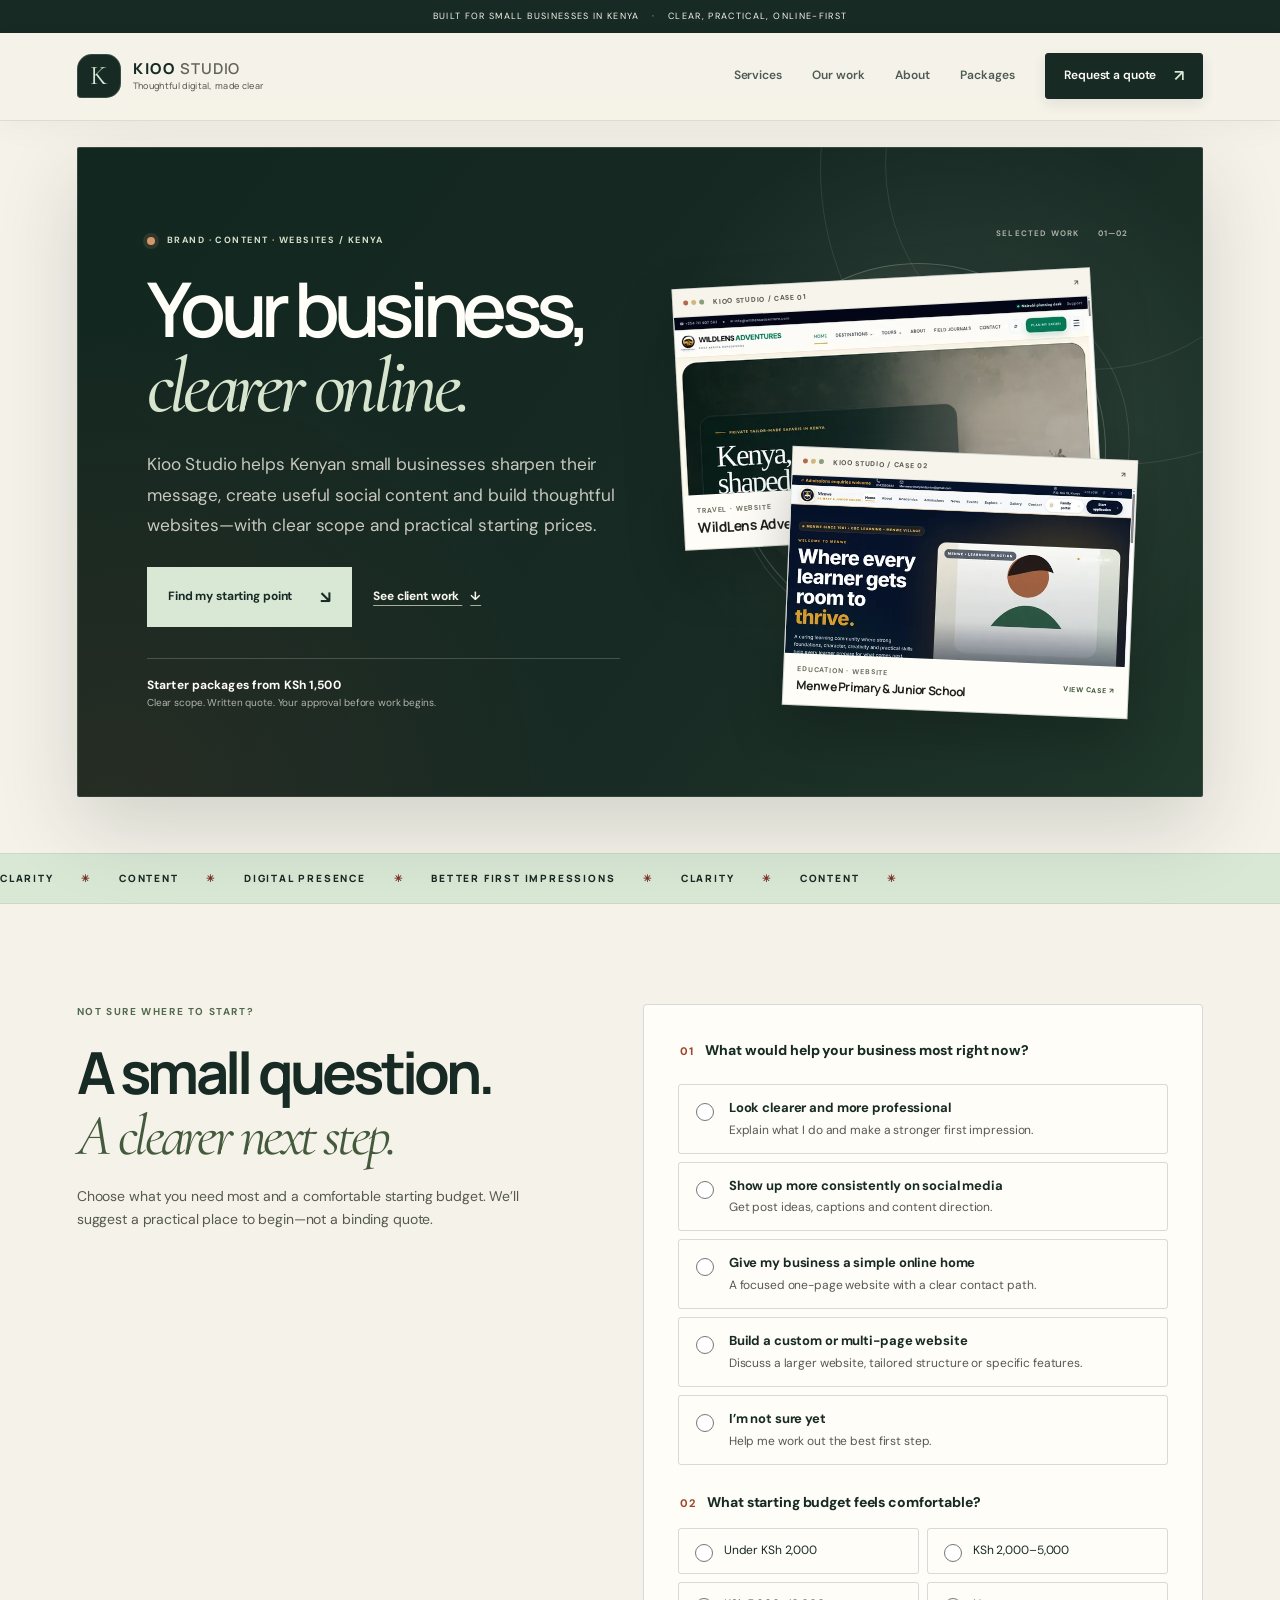
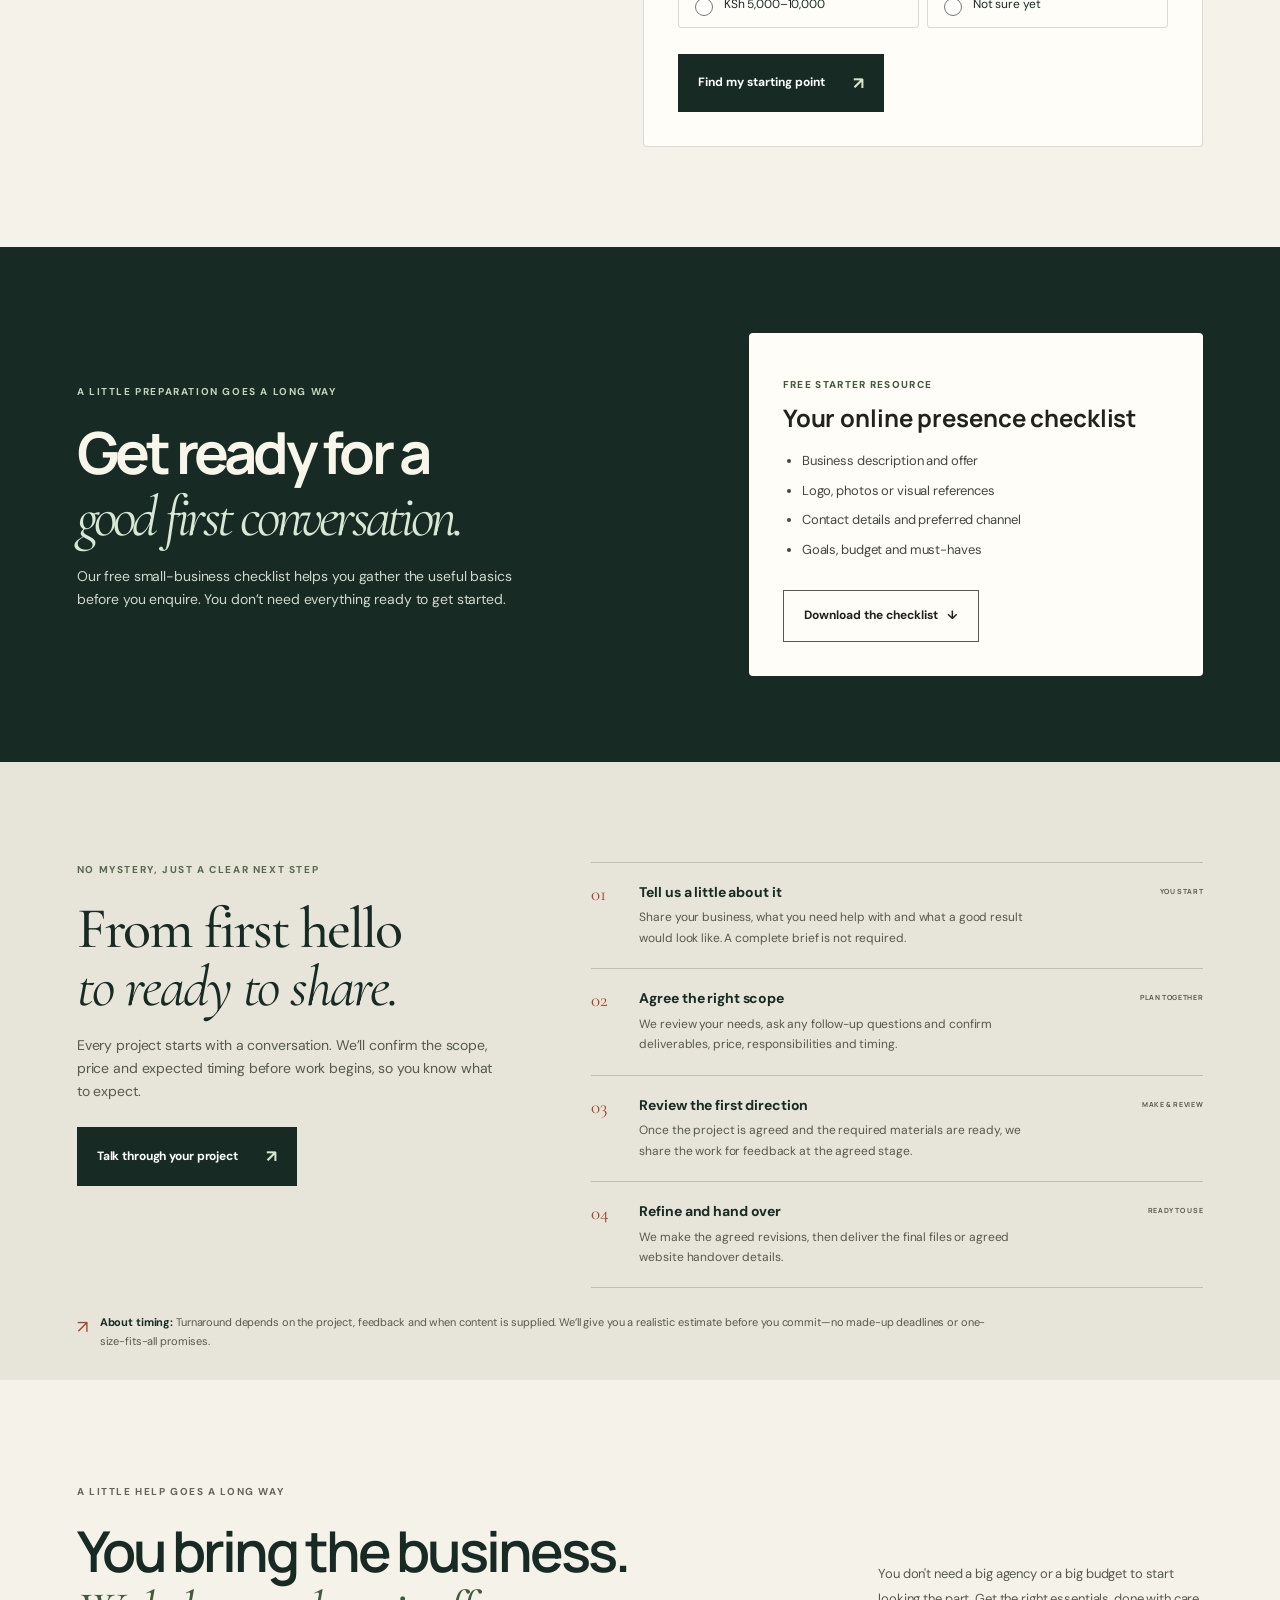
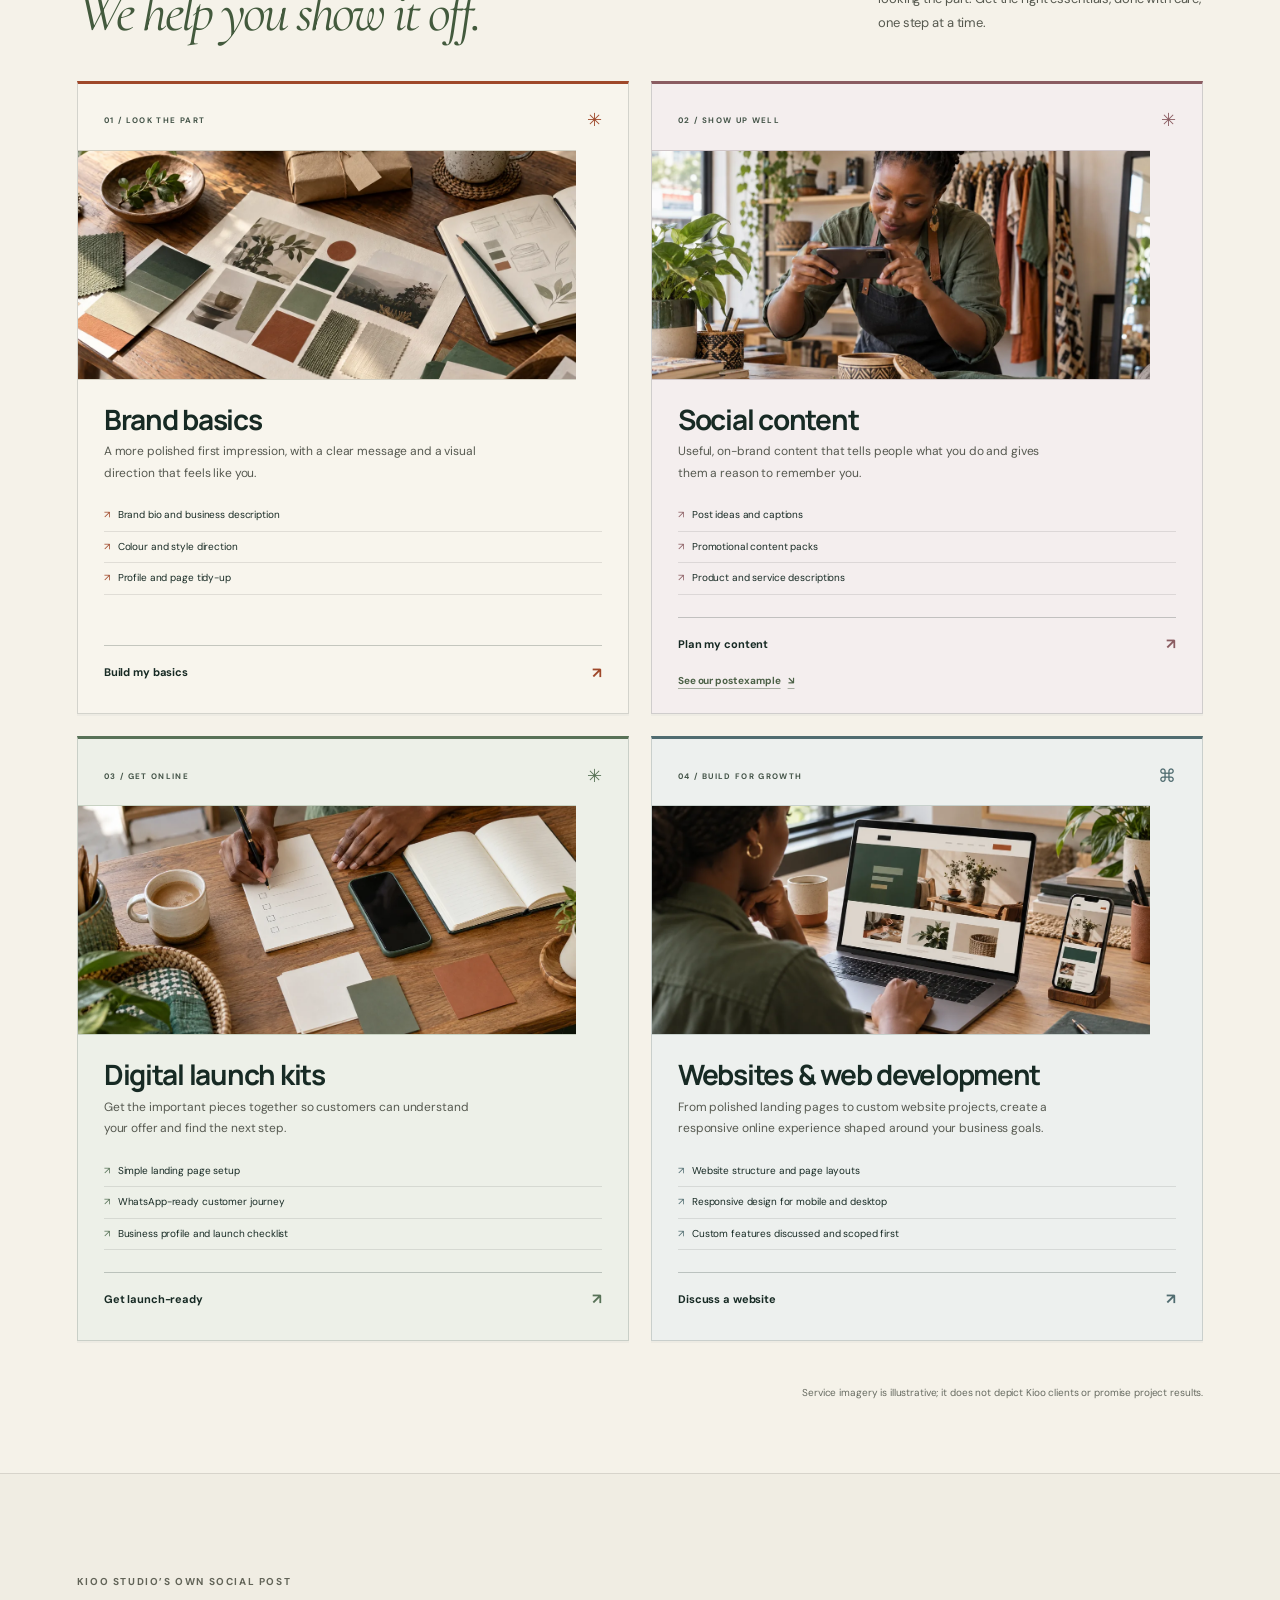
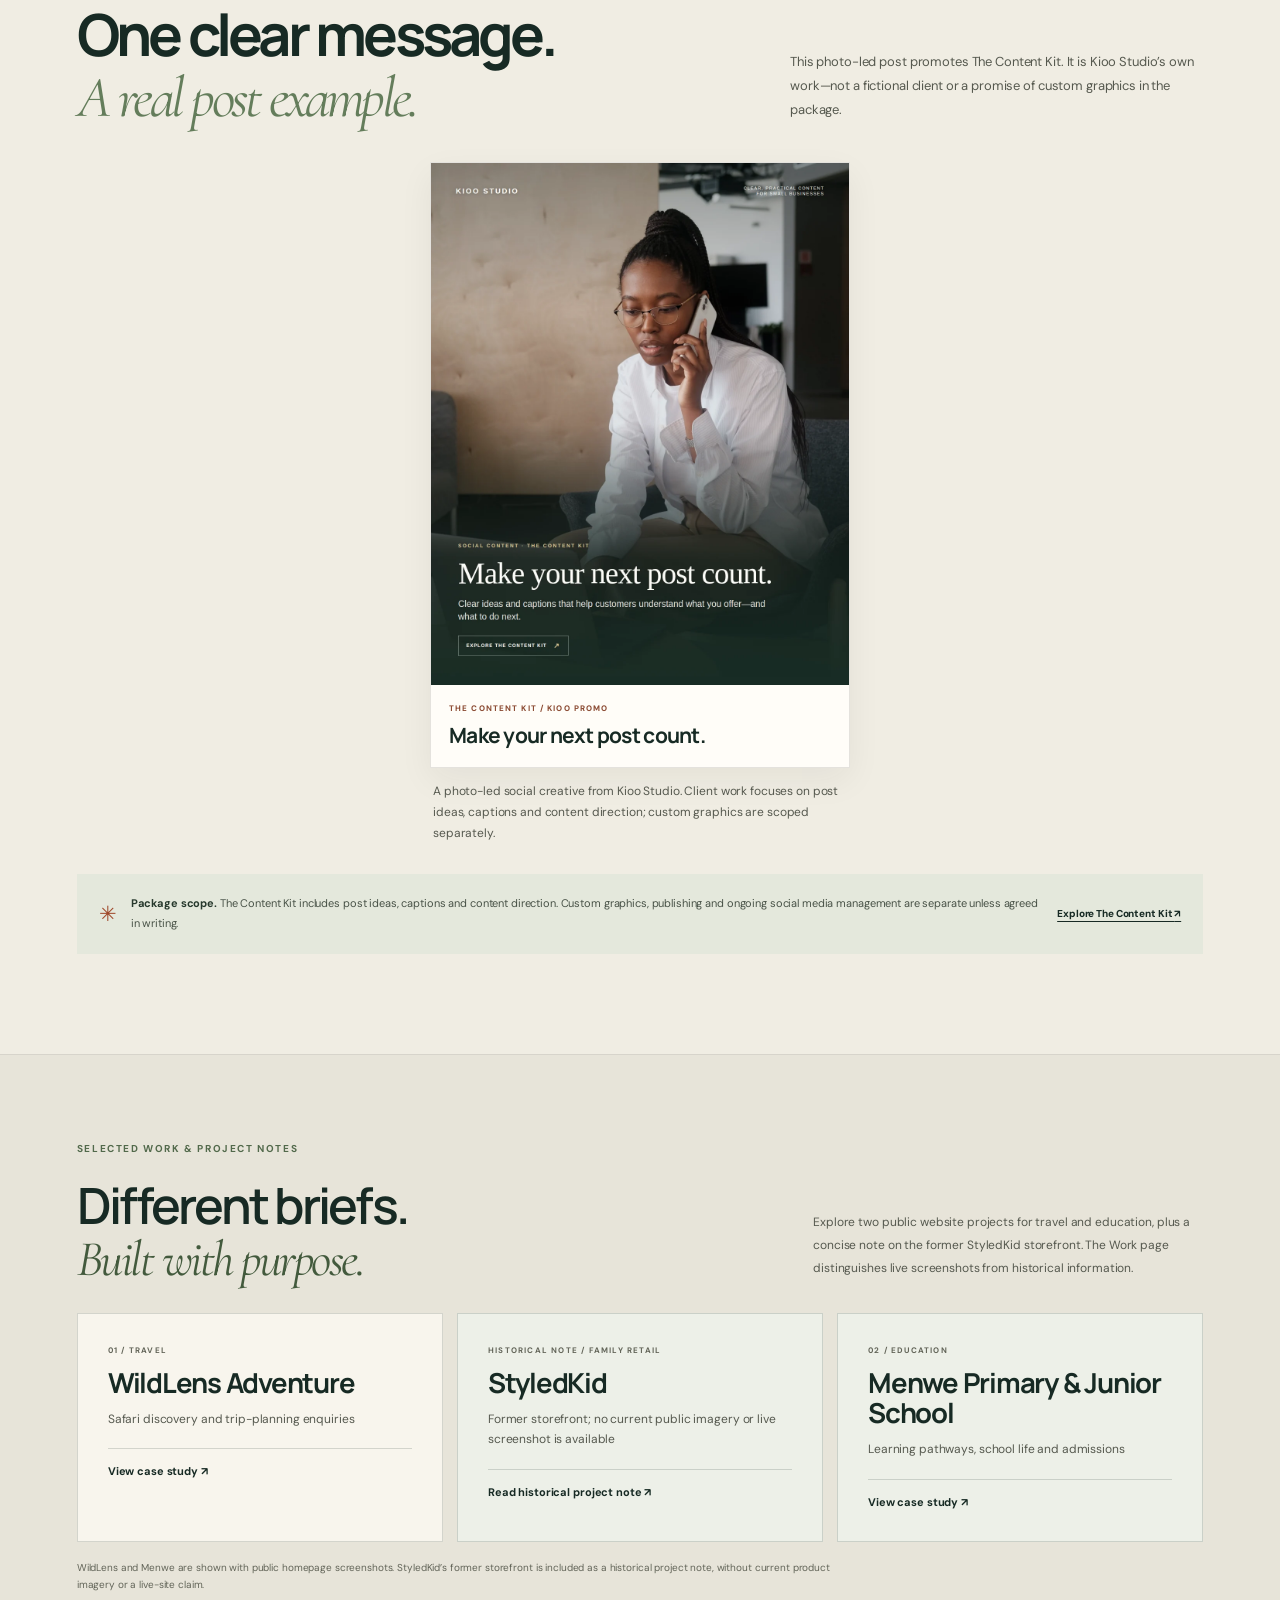
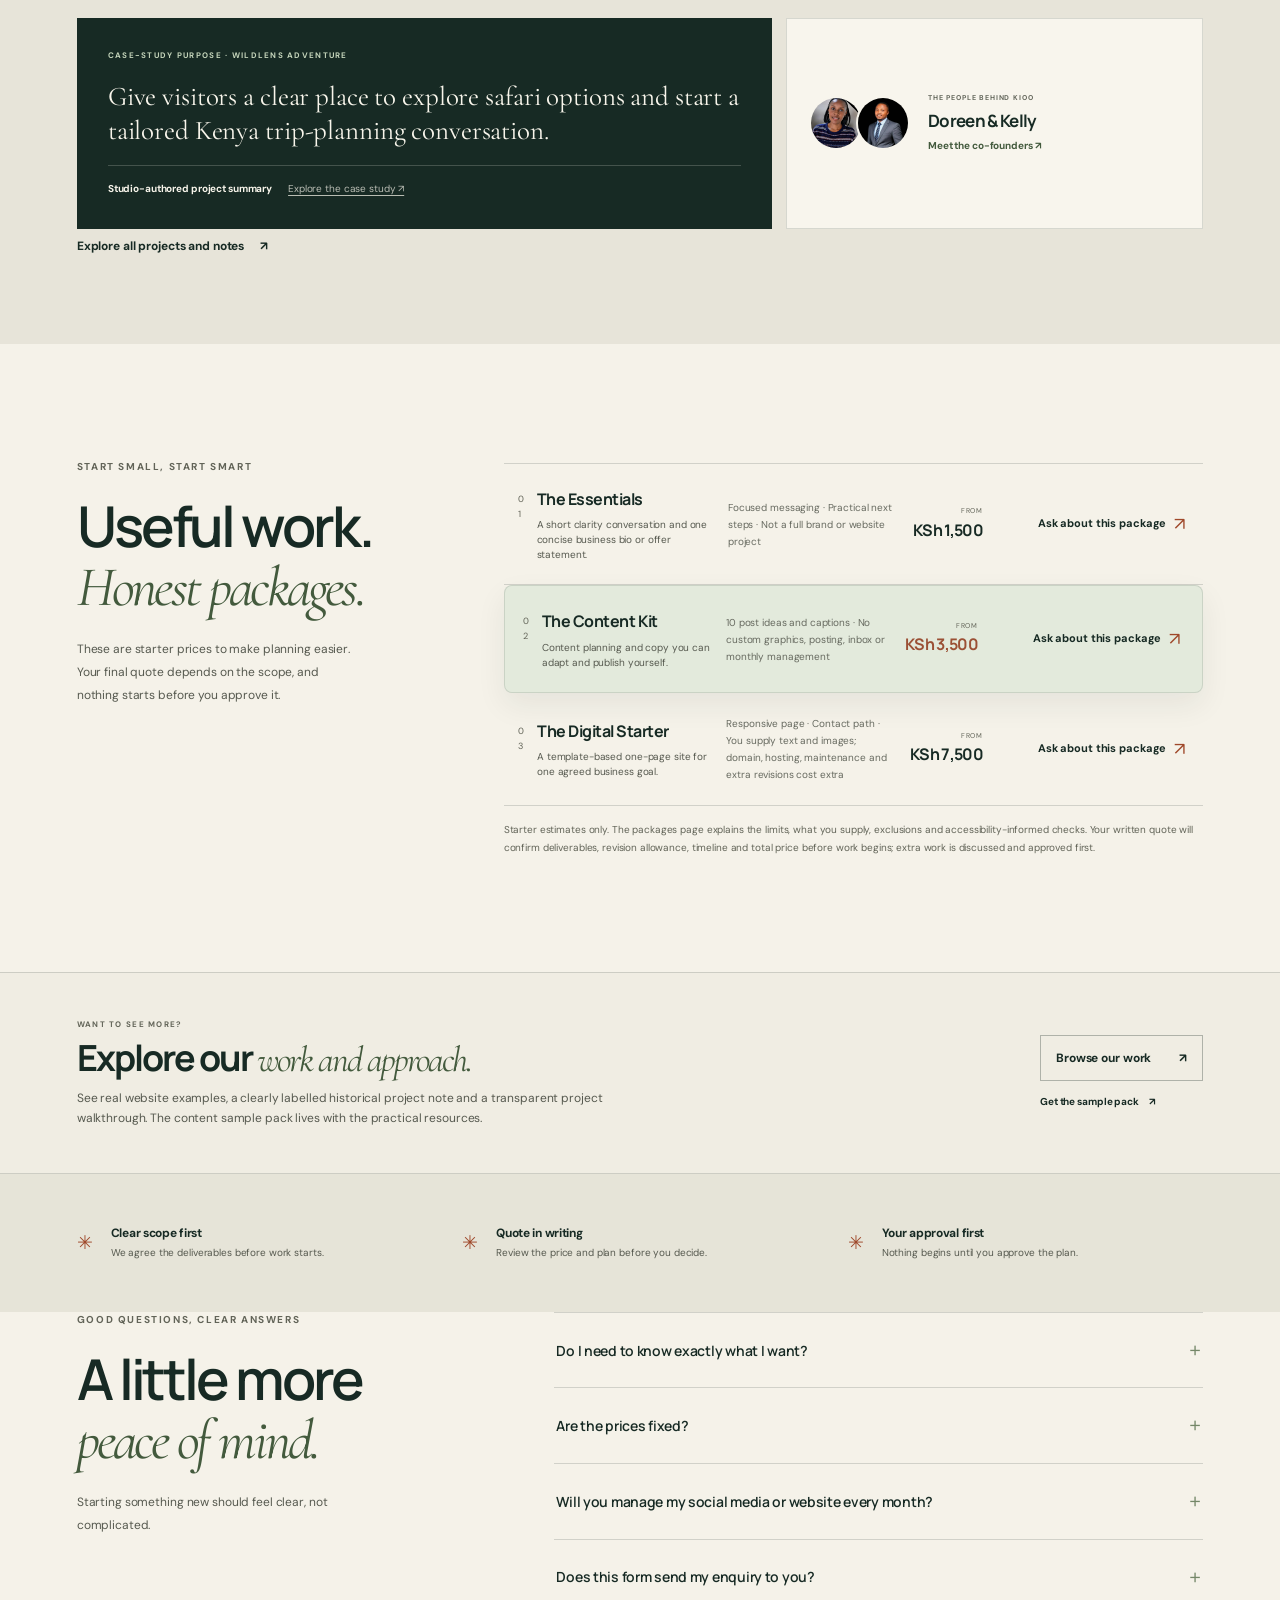
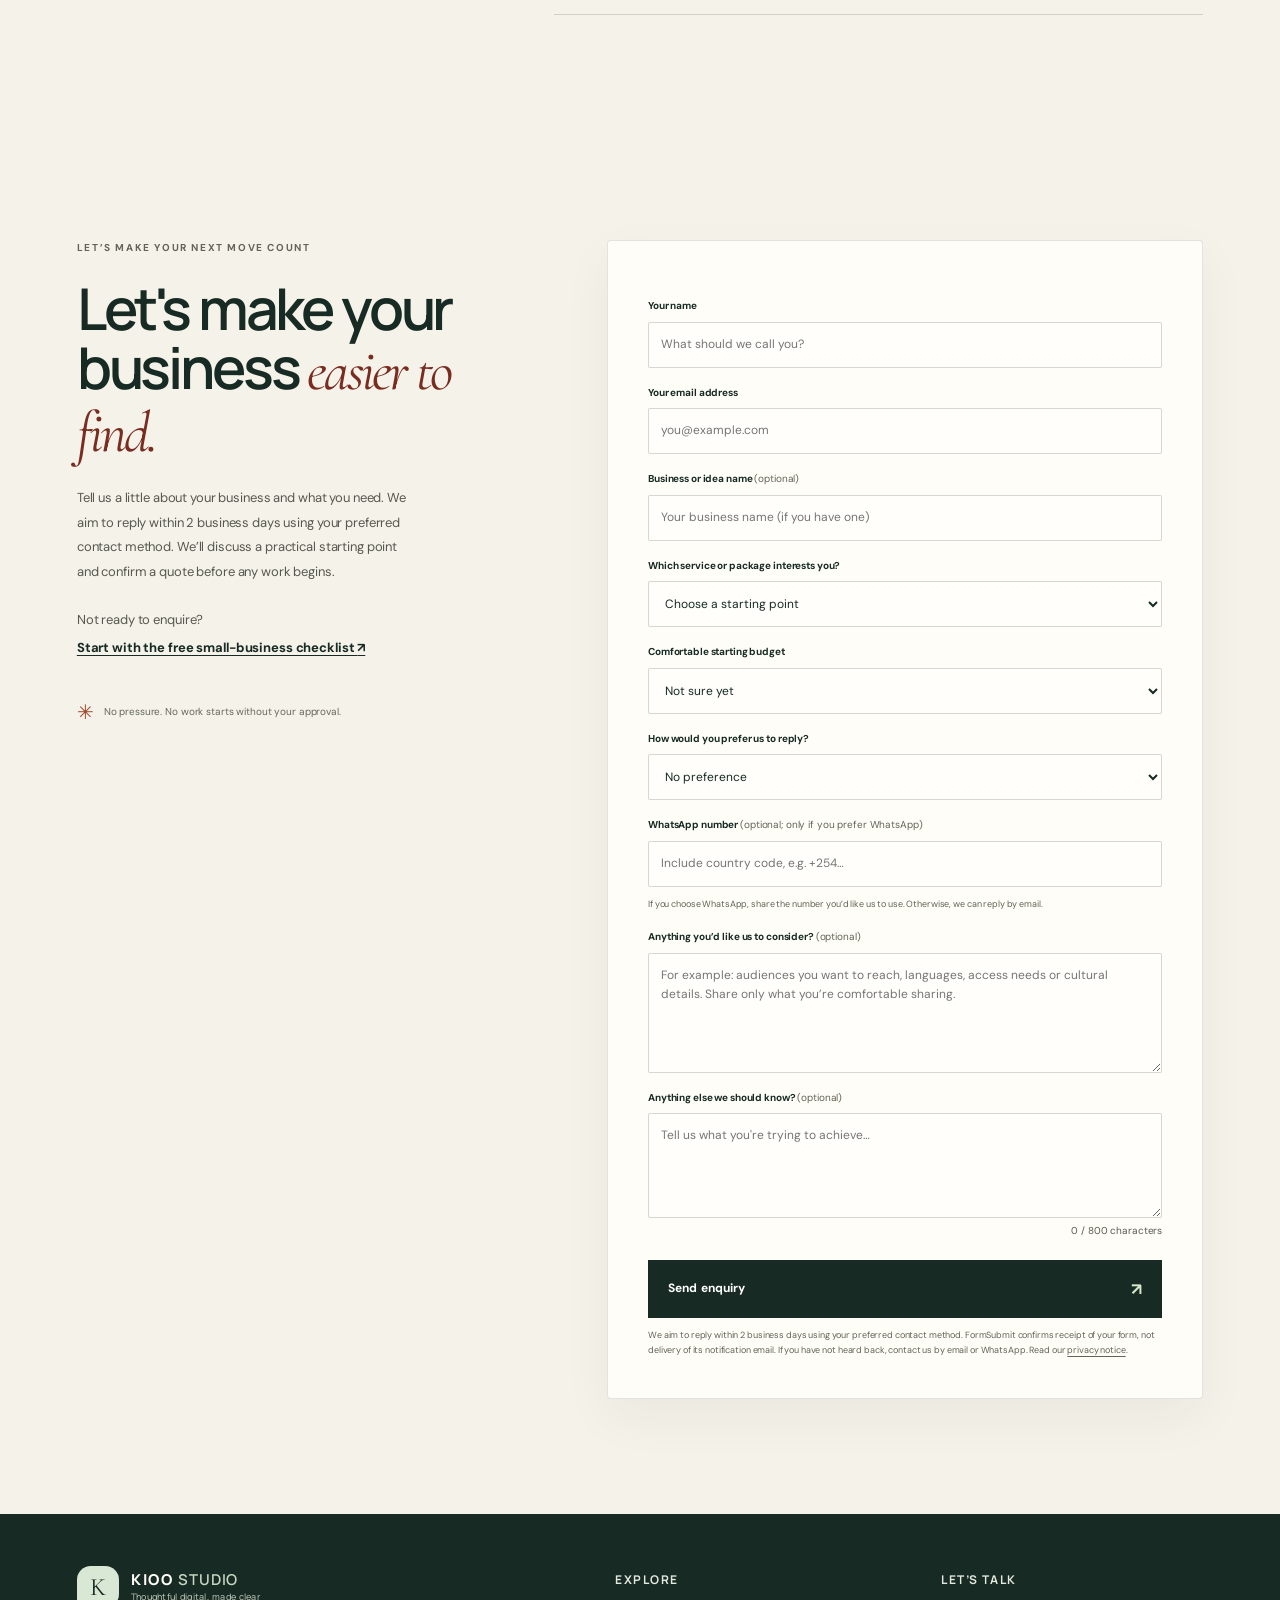
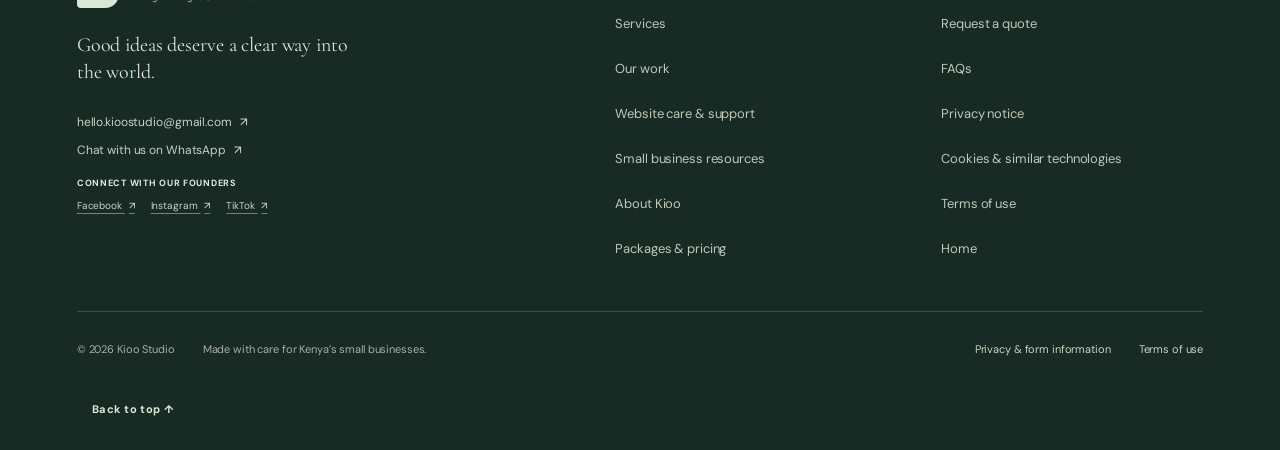
==== index.html @ 6685ef00 "Refresh stylesheet cache for compact WhatsApp CTA" ====
<!doctype html>
<html lang="en">
<head>
  <meta charset="utf-8">
  <meta name="viewport" content="width=device-width, initial-scale=1">
  <meta name="theme-color" content="#173c31">
  <meta name="description" content="A considered digital studio for Kenyan small businesses. Brand clarity, social content, responsive websites and custom web development shaped around your next step.">
  <link rel="canonical" href="https://kioo-studio.vercel.app/">
  <meta property="og:type" content="website">
  <meta property="og:site_name" content="Kioo Studio">
  <meta property="og:url" content="https://kioo-studio.vercel.app/">
  <meta property="og:title" content="Kioo Studio — Thoughtful digital, built for your next chapter">
  <meta property="og:description" content="Brand clarity, digital content, responsive websites and custom web development for ambitious Kenyan small businesses.">
  <meta name="twitter:card" content="summary">
  <meta name="twitter:title" content="Kioo Studio — Thoughtful digital, built for your next chapter">
  <meta name="twitter:description" content="Thoughtful, practical digital support for small businesses in Kenya.">
  <link rel="icon" href="favicon.svg?v=3" type="image/svg+xml">
  <title>Kioo Studio — Thoughtful digital, built for your next chapter</title>
  <link rel="preconnect" href="https://fonts.googleapis.com">
  <link rel="preconnect" href="https://fonts.gstatic.com" crossorigin>
  <link href="https://fonts.googleapis.com/css2?family=Cormorant+Garamond:ital,wght@0,400;0,500;0,600;1,400;1,500&family=DM+Sans:wght@400;500;600;700&family=Manrope:wght@400;500;600;700;800&display=swap" rel="stylesheet">
  <link rel="stylesheet" href="styles.css?v=whatsapp-compact-20261023">
  <link rel="stylesheet" href="art-direction.css?v=homepage-20261022">
  <script type="application/ld+json">
  {
    "@context": "https://schema.org",
    "@type": "ProfessionalService",
    "name": "Kioo Studio",
    "url": "https://kioo-studio.vercel.app/",
    "description": "Brand clarity, social content, website development and practical digital launch support for small businesses in Kenya.",
    "areaServed": { "@type": "Country", "name": "Kenya" },
    "priceRange": "KSh 1,500–7,500+",
    "email": "hello.kioostudio@gmail.com",
    "telephone": "+254740354169",
    "knowsAbout": ["Brand basics", "Social media content", "Landing pages", "Responsive website development", "Custom website projects", "Digital launch planning"]
  }
  </script>
  <script type="application/ld+json">
  {
    "@context": "https://schema.org",
    "@type": "FAQPage",
    "mainEntity": [
      {
        "@type": "Question",
        "name": "Do I need to know exactly what I want?",
        "acceptedAnswer": {
          "@type": "Answer",
          "text": "No. Tell us what your business does and what feels difficult right now. We can help you choose a sensible first step before you commit to a package."
        }
      },
      {
        "@type": "Question",
        "name": "Are the prices fixed?",
        "acceptedAnswer": {
          "@type": "Answer",
          "text": "The prices shown are starting estimates in Kenyan shillings. The final quote depends on the agreed work, and you can review it before deciding whether to proceed."
        }
      },
      {
        "@type": "Question",
        "name": "Will you manage my social media or website every month?",
        "acceptedAnswer": {
          "@type": "Answer",
          "text": "The packages describe starter projects, not an automatic monthly retainer. Any ongoing support, posting schedule or maintenance would need to be discussed and agreed separately."
        }
      },
      {
        "@type": "Question",
        "name": "Does this form send my enquiry to you?",
        "acceptedAnswer": {
          "@type": "Answer",
          "text": "Submit this form to send your details through FormSubmit, a third-party form processor. WhatsApp is also available as an alternative."
        }
      }
    ]
  }
  </script>
  <script src="script.js" defer></script>
  <script src="checklist-pdf.js" defer></script>
</head>
<body>
  <a class="skip-link" href="#main-content">Skip to content</a>
  <div class="announcement">Built for small businesses in Kenya <span>·</span> Clear, practical, online-first</div>
  <header class="site-header">
    <a class="brand" href="#home">
      <span class="brand-mark" aria-hidden="true">K</span>
      <span class="brand-lockup"><span class="brand-name">KIOO<span class="brand-light"> STUDIO</span></span><span class="brand-tagline">Thoughtful digital, made clear</span></span>
    </a>
    <a class="mobile-header-cta" href="#project-form">Request a quote <span aria-hidden="true">↗</span></a>
    <button class="menu-toggle" aria-expanded="false" aria-controls="main-nav" aria-label="Open menu"><span></span><span></span></button>
    <nav id="main-nav" class="nav" aria-label="Main navigation">
      <a href="/services">Services</a><a href="/work">Our work</a><a href="/about">About</a><a href="/packages">Packages</a><a class="nav-cta" href="#project-form">Request a quote <span aria-hidden="true">↗</span></a>
    </nav>
  </header>

  <main id="main-content">
    <section class="hero section-wrap hero--precision" id="home">
      <div class="hero-copy">
        <p class="eyebrow"><span class="eyebrow-dot"></span> BRAND · CONTENT · WEBSITES / KENYA</p>
        <h1>Your business,<br><em>clearer online.</em></h1>
        <p class="hero-intro">Kioo Studio helps Kenyan small businesses sharpen their message, create useful social content and build thoughtful websites—with clear scope and practical starting prices.</p>
        <div class="hero-actions"><a class="button button-dark" href="#service-picker">Find my starting point <span aria-hidden="true">↘</span></a><a class="text-link" href="#examples">See client work <span aria-hidden="true">↓</span></a></div>
        <div class="hero-proof"><p><strong>Starter packages from KSh 1,500</strong><br><small>Clear scope. Written quote. Your approval before work begins.</small></p></div>
      </div>
      <div class="hero-art hero-project-visual" role="group" aria-label="Selected Kioo Studio website projects">
        <div class="hero-visual-label"><span>SELECTED WORK</span><span>01—02</span></div>
        <a class="hero-preview hero-preview-wildlens" href="/work#wildlens-adventure" aria-label="View the WildLens Adventure case study">
          <span class="hero-preview-chrome"><span class="hero-preview-dots" aria-hidden="true"><i></i><i></i><i></i></span><span>KIOO STUDIO / CASE 01</span><span aria-hidden="true">↗</span></span>
          <img src="assets/case-studies/wildlens-hero-preview.webp" alt="WildLens Adventure website homepage preview" loading="eager" fetchpriority="high" decoding="async">
          <span class="hero-preview-caption"><span class="hero-preview-kicker">TRAVEL · WEBSITE</span><strong>WildLens Adventure</strong><span class="hero-preview-cta">VIEW CASE ↗</span></span>
        </a>
        <a class="hero-preview hero-preview-menwe" href="/work#menwe-primary-junior" aria-label="View the Menwe Primary and Junior School case study">
          <span class="hero-preview-chrome"><span class="hero-preview-dots" aria-hidden="true"><i></i><i></i><i></i></span><span>KIOO STUDIO / CASE 02</span><span aria-hidden="true">↗</span></span>
          <img src="assets/case-studies/menwe-hero-preview.webp" alt="Menwe Primary and Junior School website homepage preview" loading="eager" decoding="async">
          <span class="hero-preview-caption"><span class="hero-preview-kicker">EDUCATION · WEBSITE</span><strong>Menwe Primary &amp; Junior School</strong><span class="hero-preview-cta">VIEW CASE ↗</span></span>
        </a>
      </div>
    </section>

    <section class="ticker"><div>CLARITY <span>✳</span> CONTENT <span>✳</span> DIGITAL PRESENCE <span>✳</span> BETTER FIRST IMPRESSIONS <span>✳</span> CLARITY <span>✳</span> CONTENT <span>✳</span></div></section>

    <section class="service-picker-section section-wrap" id="service-picker">
  <div class="picker-intro"><p class="eyebrow">NOT SURE WHERE TO START?</p><h2>A small question.<br><em>A clearer next step.</em></h2><p>Choose what you need most and a comfortable starting budget. We’ll suggest a practical place to begin—not a binding quote.</p></div>
  <form class="service-picker" id="service-picker-form">
    <fieldset><legend><span>01</span> What would help your business most right now?</legend>
      <label class="picker-option"><input type="radio" name="picker-goal" value="brand" required><span><strong>Look clearer and more professional</strong><small>Explain what I do and make a stronger first impression.</small></span></label>
      <label class="picker-option"><input type="radio" name="picker-goal" value="social"><span><strong>Show up more consistently on social media</strong><small>Get post ideas, captions and content direction.</small></span></label>
      <label class="picker-option"><input type="radio" name="picker-goal" value="website"><span><strong>Give my business a simple online home</strong><small>A focused one-page website with a clear contact path.</small></span></label>
      <label class="picker-option"><input type="radio" name="picker-goal" value="custom-website"><span><strong>Build a custom or multi-page website</strong><small>Discuss a larger website, tailored structure or specific features.</small></span></label>
      <label class="picker-option"><input type="radio" name="picker-goal" value="unsure"><span><strong>I’m not sure yet</strong><small>Help me work out the best first step.</small></span></label>
    </fieldset>
    <fieldset><legend><span>02</span> What starting budget feels comfortable?</legend>
      <label class="picker-budget"><input type="radio" name="picker-budget" value="under" required><span>Under KSh 2,000</span></label>
      <label class="picker-budget"><input type="radio" name="picker-budget" value="mid"><span>KSh 2,000–5,000</span></label>
      <label class="picker-budget"><input type="radio" name="picker-budget" value="high"><span>KSh 5,000–10,000</span></label>
      <label class="picker-budget"><input type="radio" name="picker-budget" value="unsure"><span>Not sure yet</span></label>
    </fieldset>
    <button class="button button-dark" type="submit">Find my starting point <span aria-hidden="true">↗</span></button>
    <div class="picker-result" id="picker-result" role="status" aria-live="polite" hidden><p class="eyebrow">YOUR SUGGESTED START</p><h3 id="picker-result-title"></h3><p id="picker-result-copy"></p><a class="button button-dark" id="picker-result-link" href="/contact">Discuss this option <span aria-hidden="true">↗</span></a><p class="picker-disclaimer">Prices are starting estimates. We’ll confirm the scope and quote with you before any work begins.</p></div>
  </form>
  <noscript><p class="service-picker-fallback">The guided picker needs JavaScript. You can still <a href="/services">browse the services</a> or <a href="#contact">contact us</a> and we’ll help you choose a starting point.</p></noscript>
</section>
<section class="starter-checklist-strip" id="starter-checklist">
  <div class="section-wrap checklist-layout"><div><p class="eyebrow">A LITTLE PREPARATION GOES A LONG WAY</p><h2>Get ready for a<br><em>good first conversation.</em></h2><p>Our free small-business checklist helps you gather the useful basics before you enquire. You don’t need everything ready to get started.</p></div><div class="checklist-card"><p class="checklist-card-label">FREE STARTER RESOURCE</p><h3>Your online presence checklist</h3><ul><li>Business description and offer</li><li>Logo, photos or visual references</li><li>Contact details and preferred channel</li><li>Goals, budget and must-haves</li></ul><button class="button button-outline" id="download-checklist-pdf" type="button">Download the checklist <span aria-hidden="true">↓</span></button></div></div>
</section>



<section class="project-journey-section" id="how-it-works" aria-labelledby="project-journey-title">
  <div class="section-wrap project-journey-layout">
    <div class="project-journey-heading">
      <p class="eyebrow">NO MYSTERY, JUST A CLEAR NEXT STEP</p>
      <h2 id="project-journey-title">From first hello<br><em>to ready to share.</em></h2>
      <p>Every project starts with a conversation. We’ll confirm the scope, price and expected timing before work begins, so you know what to expect.</p>
      <a class="button button-dark" href="#contact" data-enquiry-value="Talk through my project">Talk through your project <span aria-hidden="true">↗</span></a>
    </div>
    <ol class="project-journey-list">
      <li><span class="journey-number">01</span><div><h3>Tell us a little about it</h3><p>Share your business, what you need help with and what a good result would look like. A complete brief is not required.</p></div><span class="journey-meta">YOU START</span></li>
      <li><span class="journey-number">02</span><div><h3>Agree the right scope</h3><p>We review your needs, ask any follow-up questions and confirm deliverables, price, responsibilities and timing.</p></div><span class="journey-meta">PLAN TOGETHER</span></li>
      <li><span class="journey-number">03</span><div><h3>Review the first direction</h3><p>Once the project is agreed and the required materials are ready, we share the work for feedback at the agreed stage.</p></div><span class="journey-meta">MAKE & REVIEW</span></li>
      <li><span class="journey-number">04</span><div><h3>Refine and hand over</h3><p>We make the agreed revisions, then deliver the final files or agreed website handover details.</p></div><span class="journey-meta">READY TO USE</span></li>
    </ol>
  </div>
  <div class="section-wrap journey-footnote"><span aria-hidden="true">↗</span><p><strong>About timing:</strong> Turnaround depends on the project, feedback and when content is supplied. We’ll give you a realistic estimate before you commit—no made-up deadlines or one-size-fits-all promises.</p></div>
</section>

    <section class="intro-section section-wrap" id="services">
      <div class="section-heading"><p class="eyebrow">A LITTLE HELP GOES A LONG WAY</p><h2>You bring the business.<br><em>We help you show it off.</em></h2></div>
      <p class="section-side">You don't need a big agency or a big budget to start looking the part. Get the right essentials, done with care, one step at a time.</p>
    </section>

    <section class="services-grid section-wrap">
      <article class="service-card service-cream"><div class="service-top"><span class="service-index">01 / LOOK THE PART</span><span class="service-symbol">✳</span></div><figure class="service-visual"><img src="assets/service-visuals/brand-basics.webp" width="800" height="600" alt="Brand-planning table with color swatches, paper samples and an unbranded product package." loading="lazy" decoding="async"></figure><h3>Brand basics</h3><p>A more polished first impression, with a clear message and a visual direction that feels like you.</p><ul><li>Brand bio and business description</li><li>Colour and style direction</li><li>Profile and page tidy-up</li></ul><a class="service-link" href="#contact" data-enquiry-value="Brand basics">Build my basics <span>↗</span></a></article>
      <article class="service-card service-lilac"><div class="service-top"><span class="service-index">02 / SHOW UP WELL</span><span class="service-symbol">✳</span></div><figure class="service-visual"><img src="assets/service-visuals/social-content.webp" width="800" height="600" alt="Small-business owner photographing a product with a smartphone." loading="lazy" decoding="async"></figure><h3>Social content</h3><p>Useful, on-brand content that tells people what you do and gives them a reason to remember you.</p><ul><li>Post ideas and captions</li><li>Promotional content packs</li><li>Product and service descriptions</li></ul><a class="service-link" href="#contact" data-enquiry-value="Social content">Plan my content <span>↗</span></a><a class="service-samples-link" href="#social-post-examples">See our post example <span aria-hidden="true">↘</span></a></article>
      <article class="service-card service-green"><div class="service-top"><span class="service-index">03 / GET ONLINE</span><span class="service-symbol">✳</span></div><figure class="service-visual"><img src="assets/service-visuals/digital-launch-kit.webp" width="800" height="600" alt="Hands preparing a simple digital launch plan beside a phone and notebook." loading="lazy" decoding="async"></figure><h3>Digital launch kits</h3><p>Get the important pieces together so customers can understand your offer and find the next step.</p><ul><li>Simple landing page setup</li><li>WhatsApp-ready customer journey</li><li>Business profile and launch checklist</li></ul><a class="service-link" href="#contact" data-enquiry-value="Digital launch kit / simple website">Get launch-ready <span>↗</span></a></article>
      <article class="service-card service-cream web-development-card"><div class="service-top"><span class="service-index">04 / BUILD FOR GROWTH</span><span class="service-symbol">⌘</span></div><figure class="service-visual"><img src="assets/service-visuals/website-development.webp" width="800" height="600" alt="Business owner reviewing a responsive website on a laptop and phone." loading="lazy" decoding="async"></figure><h3>Websites &amp; web development</h3><p>From polished landing pages to custom website projects, create a responsive online experience shaped around your business goals.</p><ul><li>Website structure and page layouts</li><li>Responsive design for mobile and desktop</li><li>Custom features discussed and scoped first</li></ul><a class="service-link" href="/contact?service=Website%20%2F%20web%20development#project-form" data-enquiry-value="Website / web development">Discuss a website <span>↗</span></a></article>
    </section>
    <p class="service-visuals-note section-wrap">Service imagery is illustrative; it does not depict Kioo clients or promise project results.</p>

    <section class="social-samples-section" id="social-post-examples" aria-labelledby="social-samples-title">
  <div class="section-wrap">
    <div class="social-samples-heading">
      <div><p class="eyebrow">KIOO STUDIO’S OWN SOCIAL POST</p><h2 id="social-samples-title">One clear message.<br><em>A real post example.</em></h2></div>
      <p>This photo-led post promotes The Content Kit. It is Kioo Studio’s own work—not a fictional client or a promise of custom graphics in the package.</p>
    </div>
    <div class="social-samples-grid">
      <article class="social-sample-card">
        <figure>
          <img src="assets/social-posts/kioo-content-kit-post.webp" width="1080" height="1350" alt="Kioo Studio promotional post for The Content Kit, featuring a real workplace photo and the headline ‘Make your next post count.’" loading="lazy" decoding="async">
          <figcaption><span>THE CONTENT KIT / KIOO PROMO</span><strong>Make your next post count.</strong></figcaption>
        </figure>
        <p>A photo-led social creative from Kioo Studio. Client work focuses on post ideas, captions and content direction; custom graphics are scoped separately.</p>
      </article>
    </div>
    <div class="social-samples-note"><span aria-hidden="true">✳</span><p><strong>Package scope.</strong> The Content Kit includes post ideas, captions and content direction. Custom graphics, publishing and ongoing social media management are separate unless agreed in writing.</p><a href="/packages">Explore The Content Kit <span aria-hidden="true">↗</span></a></div>
  </div>
</section>

    <section class="work-section selected-projects-section" id="examples" aria-labelledby="selected-projects-title">
      <div class="section-wrap work-inner">
        <div class="work-heading">
          <div><p class="eyebrow">SELECTED WORK &amp; PROJECT NOTES</p><h2 id="selected-projects-title">Different briefs.<br><em>Built with purpose.</em></h2></div>
          <p>Explore two public website projects for travel and education, plus a concise note on the former StyledKid storefront. The Work page distinguishes live screenshots from historical information.</p>
        </div>
        <div class="selected-projects-grid">
          <a class="selected-project-card" href="/work#wildlens-adventure">
            <span class="selected-project-index">01 / TRAVEL</span><strong>WildLens Adventure</strong><span>Safari discovery and trip-planning enquiries</span><span class="selected-project-link">View case study ↗</span>
          </a>
          <a class="selected-project-card selected-project-card-historical" href="/work#project-notes-title">
            <span class="selected-project-index">HISTORICAL NOTE / FAMILY RETAIL</span><strong>StyledKid</strong><span>Former storefront; no current public imagery or live screenshot is available</span><span class="selected-project-link">Read historical project note ↗</span>
          </a>
          <a class="selected-project-card selected-project-card-menwe" href="/work#menwe-primary-junior">
            <span class="selected-project-index">02 / EDUCATION</span><strong>Menwe Primary &amp; Junior School</strong><span>Learning pathways, school life and admissions</span><span class="selected-project-link">View case study ↗</span>
          </a>
        </div>
        <p class="selected-projects-note">WildLens and Menwe are shown with public homepage screenshots. StyledKid’s former storefront is included as a historical project note, without current product imagery or a live-site claim.</p>
        <div class="homepage-proof-row">
          <div class="homepage-project-note">
            <p class="eyebrow">CASE-STUDY PURPOSE · WILDLENS ADVENTURE</p>
            <p>Give visitors a clear place to explore safari options and start a tailored Kenya trip-planning conversation.</p>
            <div class="homepage-proof-credit"><strong>Studio-authored project summary</strong><a href="/work#wildlens-adventure">Explore the case study ↗</a></div>
          </div>
          <a class="homepage-founders-link" href="/about" aria-label="Meet Kioo Studio co-founders Doreen and Kelly">
            <span class="homepage-founder-portraits" aria-hidden="true"><img src="assets/founders/doreen-ngugi-nkonge.webp" alt="" loading="lazy" decoding="async"><img src="assets/founders/kelly-muthomi-kinoti.webp" alt="" loading="lazy" decoding="async"></span>
            <span class="homepage-founders-copy"><small>THE PEOPLE BEHIND KIOO</small><strong>Doreen &amp; Kelly</strong><span>Meet the co-founders ↗</span></span>
          </a>
        </div>
        <a class="text-link selected-projects-more" href="/work">Explore all projects and notes <span aria-hidden="true">↗</span></a>
      </div>
    </section>

    <section class="pricing-section section-wrap" id="pricing"><div class="pricing-intro"><p class="eyebrow">START SMALL, START SMART</p><h2>Useful work.<br><em>Honest packages.</em></h2><p>These are starter prices to make planning easier. Your final quote depends on the scope, and nothing starts before you approve it.</p></div><div class="price-list">
      <article class="price-row"><div class="price-name"><span>01</span><div><h3>The Essentials</h3><p>A short clarity conversation and one concise business bio or offer statement.</p></div></div><div class="price-includes">Focused messaging · Practical next steps · Not a full brand or website project</div><div class="price-amount"><small>FROM</small><strong>KSh 1,500</strong></div><a href="#project-form" class="price-arrow" aria-label="Ask about this package: The Essentials" data-enquiry-value="The Essentials"><span class="price-arrow-label">Ask about this package</span><span aria-hidden="true">↗</span></a></article>
      <article class="price-row featured-price"><div class="price-name"><span>02</span><div><h3>The Content Kit</h3><p>Content planning and copy you can adapt and publish yourself.</p></div></div><div class="price-includes">10 post ideas and captions · No custom graphics, posting, inbox or monthly management</div><div class="price-amount"><small>FROM</small><strong>KSh 3,500</strong></div><a href="#project-form" class="price-arrow" aria-label="Ask about this package: The Content Kit" data-enquiry-value="The Content Kit"><span class="price-arrow-label">Ask about this package</span><span aria-hidden="true">↗</span></a></article>
      <article class="price-row"><div class="price-name"><span>03</span><div><h3>The Digital Starter</h3><p>A template-based one-page site for one agreed business goal.</p></div></div><div class="price-includes">Responsive page · Contact path · You supply text and images; domain, hosting, maintenance and extra revisions cost extra</div><div class="price-amount"><small>FROM</small><strong>KSh 7,500</strong></div><a href="#project-form" class="price-arrow" aria-label="Ask about this package: The Digital Starter" data-enquiry-value="The Digital Starter"><span class="price-arrow-label">Ask about this package</span><span aria-hidden="true">↗</span></a></article>
      <p class="price-note">Starter estimates only. The <a href="/packages">packages page</a> explains the limits, what you supply, exclusions and accessibility-informed checks. Your written quote will confirm deliverables, revision allowance, timeline and total price before work begins; extra work is discussed and approved first.</p>
    </div></section>

<section class="creative-teaser">
  <div class="section-wrap creative-teaser-inner">
    <div><p class="eyebrow">WANT TO SEE MORE?</p><h2>Explore our <em>work and approach.</em></h2><p>See real website examples, a clearly labelled historical project note and a transparent project walkthrough. The content sample pack lives with the practical resources.</p></div>
    <div class="creative-teaser-actions"><a class="button button-outline" href="/work#case-studies-title">Browse our work <span aria-hidden="true">↗</span></a><a class="text-link" href="/resources#sample-pack">Get the sample pack <span aria-hidden="true">↗</span></a></div>
  </div>
</section>

    <section class="values-strip"><div class="section-wrap values-inner"><div><span aria-hidden="true">✳</span><strong>Clear scope first</strong><p>We agree the deliverables before work starts.</p></div><div><span aria-hidden="true">✳</span><strong>Quote in writing</strong><p>Review the price and plan before you decide.</p></div><div><span aria-hidden="true">✳</span><strong>Your approval first</strong><p>Nothing begins until you approve the plan.</p></div></div></section>

    <section class="faq-section section-wrap" id="faq">
      <div class="faq-heading"><p class="eyebrow">GOOD QUESTIONS, CLEAR ANSWERS</p><h2>A little more<br><em>peace of mind.</em></h2><p>Starting something new should feel clear, not complicated.</p></div>
      <div class="faq-list">
        <details><summary>Do I need to know exactly what I want? <span>+</span></summary><p>No. Tell us what your business does and what feels difficult right now. We can help you choose a sensible first step before you commit to a package.</p></details>
        <details><summary>Are the prices fixed? <span>+</span></summary><p>The prices shown are starting estimates in Kenyan shillings. The final quote depends on the agreed work, and you can review it before deciding whether to proceed.</p></details>
        <details><summary>Will you manage my social media or website every month? <span>+</span></summary><p>The packages describe starter projects, not an automatic monthly retainer. Any ongoing support, posting schedule or maintenance would need to be discussed and agreed separately.</p></details>
        <details><summary>Does this form send my enquiry to you? <span>+</span></summary><p>FormSubmit confirms when it accepts your submission, but that does not guarantee its notification email reached the studio. We aim to reply within 2 business days using your preferred contact method. If you do not hear back, contact us directly by email or WhatsApp.</p></details>
      </div>
    </section>

    <section class="contact-section section-wrap" id="contact"><div class="contact-copy"><p class="eyebrow">LET’S MAKE YOUR NEXT MOVE COUNT</p><h2>Let's make your<br>business <em>easier to find.</em></h2><p>Tell us a little about your business and what you need. We aim to reply within 2 business days using your preferred contact method. We’ll discuss a practical starting point and confirm a quote before any work begins.</p><p class="contact-checklist-link">Not ready to enquire? <a href="#starter-checklist">Start with the free small-business checklist <span aria-hidden="true">↗</span></a></p><div class="contact-footnote"><span>✳</span> No pressure. No work starts without your approval.</div></div>
      <form class="contact-form" id="project-form" action="https://formsubmit.app/f/92dess2wnx" method="POST">
        <input type="hidden" name="_subject" value="New Kioo Studio enquiry">
        <input type="hidden" name="_ts" value="">
        <div class="form-trap" aria-hidden="true"><label for="website">Leave this field empty</label><input id="website" name="_gotcha" tabindex="-1" autocomplete="off"></div>
        <label for="name">Your name</label><input id="name" name="name" autocomplete="name" placeholder="What should we call you?" required>
        <label for="email">Your email address</label><input id="email" name="email" type="email" autocomplete="email" placeholder="you@example.com" required>
        <label for="business">Business or idea name <span>(optional)</span></label><input id="business" name="business" autocomplete="organization" placeholder="Your business name (if you have one)">
        <label for="need">Which service or package interests you?</label><select id="need" name="need" required><option value="" disabled selected>Choose a starting point</option><option>Brand basics</option><option>Social content</option><option>Digital launch kit / simple website</option><option>Website / web development</option><option>The Essentials</option><option>The Content Kit</option><option>The Digital Starter</option><option>I'm not sure yet</option></select>
        <label for="budget">Comfortable starting budget</label><select id="budget" name="budget"><option value="Not sure yet">Not sure yet</option><option>Under KSh 2,000</option><option>KSh 2,000–5,000</option><option>KSh 5,000–10,000</option><option>Let's discuss the scope first</option></select>
        <label for="reply-preference">How would you prefer us to reply?</label><select id="reply-preference" name="reply_preference"><option value="No preference">No preference</option><option>Email</option><option>WhatsApp</option></select>
        <label for="whatsapp-number">WhatsApp number <span>(optional; only if you prefer WhatsApp)</span></label><input id="whatsapp-number" name="whatsapp_number" type="tel" autocomplete="tel" inputmode="tel" aria-describedby="whatsapp-number-hint" placeholder="Include country code, e.g. +254…"><p class="form-hint" id="whatsapp-number-hint">If you choose WhatsApp, share the number you’d like us to use. Otherwise, we can reply by email.</p>
        <label for="audience-considerations">Anything you’d like us to consider? <span>(optional)</span></label><textarea id="audience-considerations" name="audience_considerations" rows="3" maxlength="600" placeholder="For example: audiences you want to reach, languages, access needs or cultural details. Share only what you’re comfortable sharing."></textarea>
        <label for="details">Anything else we should know? <span>(optional)</span></label><textarea id="details" name="details" rows="3" maxlength="800" aria-describedby="details-count" placeholder="Tell us what you're trying to achieve…"></textarea><p class="character-count" id="details-count">0 / 800 characters</p>
        <button class="button button-dark form-submit" type="submit">Send enquiry <span>↗</span></button>
        <p class="form-hint">We aim to reply within 2 business days using your preferred contact method. FormSubmit confirms receipt of your form, not delivery of its notification email. If you have not heard back, contact us by email or WhatsApp. Read our <a href="/privacy">privacy notice</a>.</p><p class="form-status" id="form-status" role="status" aria-live="polite"></p>
        <div class="enquiry-output" id="enquiry-output" hidden>
          <label for="enquiry-preview">Your enquiry is ready</label>
          <textarea id="enquiry-preview" rows="9" readonly></textarea>
          <div class="enquiry-actions">
            <button class="button button-dark" id="email-enquiry" type="button">Send by email <span>↗</span></button>
            <button class="button button-outline" id="copy-enquiry" type="button">Copy enquiry <span>↗</span></button>
            <button class="button button-outline" id="whatsapp-enquiry" type="button">Send on WhatsApp <span>↗</span></button>
            <button class="button button-outline" id="share-enquiry" type="button" hidden>Share enquiry <span>↗</span></button>
            <button class="button button-outline" id="download-enquiry" type="button">Download .txt <span>↓</span></button>
          </div>
          <p class="form-hint">Email and WhatsApp open a prepared message. Review it and press Send in that app. Copy and download are backup options; they do not send the enquiry.</p>
        </div>
      </form>
    </section>
  </main>

  <footer class="site-footer"><div class="section-wrap footer-top"><div class="footer-brand-column"><a class="brand footer-brand" href="/"><span class="brand-mark" aria-hidden="true">K</span><span class="brand-lockup"><span class="brand-name">KIOO<span class="brand-light"> STUDIO</span></span><span class="brand-tagline">Thoughtful digital, made clear</span></span></a><p class="footer-promise">Good ideas deserve a clear way into the world.</p><a class="footer-email" href="mailto:hello.kioostudio@gmail.com">hello.kioostudio@gmail.com <span>↗</span></a><a class="footer-whatsapp" href="https://wa.me/254740354169" target="_blank" rel="noopener noreferrer">Chat with us on WhatsApp <span>↗</span></a>
      <div class="footer-socials" aria-label="Social media">
        <span class="footer-socials-label">Connect with our founders</span>
        <a href="https://www.facebook.com/profile.php?id=61595181555332" target="_blank" rel="noopener noreferrer" aria-label="Kioo Studio on Facebook">Facebook <span>↗</span></a>
        <a href="https://www.instagram.com/kellymuthomikinoti/?hl=en" target="_blank" rel="noopener noreferrer" aria-label="Instagram profile for Kelly Muthomi Kinoti">Instagram <span>↗</span></a>
        <a href="https://www.tiktok.com/@doreen_ngugi" target="_blank" rel="noopener noreferrer" aria-label="TikTok profile for Doreen Ngugi">TikTok <span>↗</span></a>
      </div></div><div class="footer-links-group"><h2>Explore</h2><a href="/services">Services</a><a href="/work">Our work</a><a href="/website-care">Website care &amp; support</a><a href="/resources">Small business resources</a><a href="/about">About Kioo</a><a href="/packages">Packages &amp; pricing</a></div><div class="footer-links-group"><h2>Let’s talk</h2><a href="/contact#project-form">Request a quote</a><a href="#faq">FAQs</a><a href="/privacy">Privacy notice</a><a href="/cookie-policy">Cookies &amp; similar technologies</a><a href="/terms">Terms of use</a><a href="/">Home</a></div></div>
  <div class="section-wrap footer-bottom"><span>© <span id="year"></span> Kioo Studio</span><span>Made with care for Kenya’s small businesses.</span><a href="/privacy">Privacy &amp; form information</a><a href="/terms">Terms of use</a><a class="back-top" href="#main-content">Back to top ↑</a></div></footer>
</body>
</html>
---- styles.css ----
:root{--ink:#20221d;--muted:#56594f;--paper:#f6f2e9;--white:#fffdf8;--green:#dce9d5;--lilac:#e7dff0;--orange:#9f482a;--line:rgba(32,34,29,.16);--serif:"Cormorant Garamond",Georgia,"Times New Roman",serif;--sans:"DM Sans",Arial,sans-serif;--display:"Manrope","DM Sans",sans-serif}*{box-sizing:border-box}html{scroll-behavior:smooth;scroll-padding-top:90px}body{margin:0;background:var(--paper);color:var(--ink);font-family:var(--sans);font-size:15px;line-height:1.65;-webkit-font-smoothing:antialiased}a{color:inherit;text-decoration:none}button,input,select,textarea{font:inherit}.announcement{background:var(--ink);color:#f8f4eb;text-align:center;padding:8px 16px;font-size:10px;letter-spacing:.12em;text-transform:uppercase}.announcement span{color:#c6d9b9;margin:0 9px}.site-header{height:82px;display:flex;align-items:center;justify-content:space-between;padding:0 max(6vw,24px);border-bottom:1px solid var(--line);position:sticky;top:0;background:rgba(246,242,233,.94);backdrop-filter:blur(14px);z-index:20}.brand{display:inline-flex;align-items:center;gap:10px;font-family:var(--display);font-weight:800;font-size:15px;letter-spacing:.11em}.brand-mark{width:33px;height:33px;display:grid;place-items:center;background:var(--orange);color:white;border-radius:50%;font-family:var(--serif);font-size:21px;font-weight:400;letter-spacing:0}.brand-light{font-weight:500;letter-spacing:.06em;color:#626458}.nav{display:flex;align-items:center;gap:34px;font-size:12px;font-weight:600}.nav>a:not(.nav-cta){color:#55584f}.nav>a:hover,.text-link:hover{color:var(--orange)}.nav-cta{background:var(--ink);color:white;padding:12px 17px;border-radius:2px}.nav-cta span{margin-left:14px;color:#d6e6cb}.menu-toggle{display:none;background:none;border:0}.section-wrap{width:min(1160px,88%);margin-inline:auto}.hero{min-height:610px;padding-top:82px;padding-bottom:76px;display:grid;grid-template-columns:1.02fr .98fr;align-items:center;gap:45px}.eyebrow{font-size:10px;letter-spacing:.16em;font-weight:700;margin:0 0 22px}.eyebrow-dot{display:inline-block;width:7px;height:7px;background:var(--orange);border-radius:50%;margin-right:9px}.hero h1,.section-heading h2,.process-heading h2,.pricing-intro h2,.contact-copy h2{font-family:var(--display);font-size:clamp(44px,5.5vw,74px);letter-spacing:-.065em;line-height:1.04;font-weight:600;margin:0}.hero h1 em,.section-heading h2 em,.process-heading h2 em,.pricing-intro h2 em,.contact-copy h2 em{font-family:var(--serif);font-weight:400;letter-spacing:-.05em;color:#647d5b}.hero-intro{max-width:440px;font-size:16px;color:var(--muted);line-height:1.8;margin:27px 0 30px}.hero-actions{display:flex;align-items:center;gap:25px;flex-wrap:wrap}.button{border:0;display:inline-flex;justify-content:center;align-items:center;gap:28px;padding:15px 20px;font-size:12px;font-weight:700;cursor:pointer;transition:transform .2s,background .2s}.button:hover{transform:translateY(-2px)}.button-dark{background:var(--ink);color:white}.button-dark span{color:#d6e6cb;font-size:17px}.button-light{background:var(--paper);color:var(--ink);margin-top:20px}.text-link{font-size:12px;font-weight:700}.text-link span{margin-left:8px}.hero-proof{display:flex;align-items:center;gap:13px;margin-top:54px}.avatar-stack{display:flex;padding-left:3px}.avatar-stack span{width:29px;height:29px;margin-left:-3px;border-radius:50%;display:grid;place-items:center;font-size:8px;font-weight:700;border:2px solid var(--paper);background:#d6e3cb}.avatar-stack span:nth-child(2){background:#ead1c2}.avatar-stack span:nth-child(3){background:#d9d1e7}.hero-proof p{margin:0;font-size:11px;line-height:1.5}.hero-proof small{font-size:10px;color:var(--muted)}.hero-art{height:435px;position:relative;display:grid;place-items:center;isolation:isolate}.hero-art:before{content:"";position:absolute;width:350px;height:350px;border-radius:50%;background:#e5e8d7;z-index:-2;right:8%;top:7%}.art-orbit{position:absolute;border:1px solid rgba(80,99,72,.25);border-radius:50%;transform:rotate(-25deg)}.orbit-one{width:440px;height:235px}.orbit-two{width:410px;height:310px;transform:rotate(42deg)}.launch-card{position:relative;width:min(310px,76%);background:var(--white);padding:23px 25px 17px;box-shadow:0 20px 60px #5b60421a;transform:rotate(-3deg);z-index:2}.launch-top,.launch-bottom{display:flex;justify-content:space-between;align-items:center}.tiny-label,.launch-bottom{font-size:7px;font-weight:700;letter-spacing:.12em}.status-pill{font-size:7px;letter-spacing:.08em;color:#617b54}.status-pill i{display:inline-block;width:5px;height:5px;background:#8aa579;border-radius:50%;margin-right:4px}.launch-monogram{font-family:var(--display);font-weight:800;font-size:48px;line-height:.93;letter-spacing:-.08em;margin:29px 0 22px}.launch-monogram em{font-family:var(--serif);font-weight:400;color:#6e8765}.launch-monogram>span{color:var(--orange)}.launch-rule{height:1px;background:var(--line);margin-bottom:12px}.check-row{display:flex;align-items:center;gap:10px;padding:7px 0;font-size:10px;border-bottom:1px solid #efede5}.check-row b{margin-left:auto;font-size:8px;color:#626458;font-weight:500}.check{display:grid;place-items:center;background:#e3ecdc;color:#57734d;width:17px;height:17px;border-radius:50%;font-size:10px}.check.pending{background:#f6e5d9;color:#b15e3d}.launch-bottom{border-top:1px solid var(--line);margin-top:16px;padding-top:13px;color:#626458;font-size:6px}.art-note{position:absolute;display:flex;align-items:center;gap:9px;background:var(--white);padding:12px 15px;box-shadow:0 9px 25px #20221d0b;z-index:3;font-size:10px;line-height:1.5}.note-top{top:43px;right:0;transform:rotate(4deg)}.note-icon{font-size:22px;color:var(--orange)}.note-bottom{bottom:36px;left:1%;transform:rotate(-5deg)}.sparkle{font-size:23px;color:#7b936d}.note-bottom strong{font-size:11px}.note-bottom span:not(.sparkle){color:var(--muted)}.art-number{position:absolute;right:0;bottom:7px;font-size:8px;letter-spacing:.13em;color:#626458}.ticker{overflow:hidden;background:#e8e1d3;border-block:1px solid #ded7c9;padding:16px 0;white-space:nowrap}.ticker div{width:max-content;font-family:var(--display);font-size:10px;font-weight:800;letter-spacing:.18em;animation:slide 38s linear infinite}.ticker span{color:var(--orange);margin:0 24px}@keyframes slide{to{transform:translateX(-25%)}}.intro-section{padding-top:104px;padding-bottom:40px;display:flex;justify-content:space-between;align-items:end;gap:45px}.section-heading h2,.pricing-intro h2,.contact-copy h2{font-size:clamp(39px,4.4vw,58px)}.section-heading .eyebrow{color:#626458}.section-side{max-width:325px;color:var(--muted);font-size:13px;line-height:1.9;margin:0 0 5px}.services-grid{display:grid;grid-template-columns:repeat(3,1fr);gap:15px;padding-bottom:115px}.service-card{padding:23px 23px 25px;min-width:0}.service-cream{background:#e9e3d6}.service-lilac{background:var(--lilac)}.service-green{background:var(--green)}.service-top{display:flex;justify-content:space-between;align-items:center}.service-index{font-size:8px;letter-spacing:.13em;font-weight:700}.service-symbol{font-size:21px}.service-visual{height:190px;display:grid;place-items:center;position:relative;margin:15px 0 20px;overflow:hidden}.identity-visual{background:#ded7c7}.identity-stamp{font-family:var(--display);font-size:33px;line-height:.91;font-weight:800;letter-spacing:-.07em;transform:rotate(-7deg);z-index:1}.identity-stamp em{font-family:var(--serif);font-weight:400;color:#7d8e6d}.identity-stamp span{color:var(--orange)}.mini-swatches{position:absolute;right:13px;bottom:12px;display:flex}.mini-swatches i{width:19px;height:19px;border-radius:50%;border:2px solid #ded7c7;margin-left:-4px;background:#d46d4b}.mini-swatches i:nth-child(2){background:#8b9d7b}.mini-swatches i:nth-child(3){background:#e9cfa9}.mini-swatches i:nth-child(4){background:#292a25}.content-visual{background:#d5c9e4}.post{position:absolute;width:136px;height:158px;padding:13px;box-shadow:0 9px 15px #31274020}.post-back{background:#9f482a;color:#fff7ec;left:13%;top:23px;transform:rotate(-9deg);font-size:9px;letter-spacing:.1em}.post-back strong{display:block;font-family:var(--display);font-size:29px;line-height:.92;letter-spacing:-.07em;margin-top:13px}.post-front{background:#f9f4e9;right:12%;top:17px;transform:rotate(7deg);display:flex;flex-direction:column;justify-content:space-between}.post-kicker{font-size:6px;letter-spacing:.08em}.post-front strong{font-family:var(--serif);font-weight:400;font-size:19px;line-height:1.1}.post-footer{display:flex;justify-content:space-between;font-size:6px;font-weight:700;letter-spacing:.07em}.post-footer span{color:var(--orange)}.web-visual{background:#d3dfca}.browser-card{width:83%;background:#fffdf8;box-shadow:0 9px 15px #29362518;transform:rotate(3deg)}.browser-dots{height:23px;border-bottom:1px solid #ecece4;display:flex;align-items:center;gap:4px;padding:0 8px}.browser-dots i{width:5px;height:5px;border-radius:50%;background:#e1a28a}.browser-dots i:nth-child(2){background:#d8c88b}.browser-dots i:nth-child(3){background:#a9c29b}.browser-dots span{font-size:6px;color:#626458;margin-left:7px}.browser-content{padding:16px 18px 20px}.browser-label{font-size:6px;letter-spacing:.13em}.browser-content strong{display:block;font-family:var(--display);font-size:32px;line-height:.95;letter-spacing:-.07em;margin:7px 0}.browser-content strong span{color:var(--orange)}.browser-line{height:2px;width:37px;background:#819873;margin:13px 0}.browser-button{font-size:6px;letter-spacing:.09em;font-weight:700;background:#24261f;color:white;padding:7px 9px;display:inline-block}.service-card h3{font-family:var(--display);font-size:22px;letter-spacing:-.04em;margin:0 0 7px}.service-card>p{font-size:12px;color:#565950;line-height:1.8;min-height:65px;margin:0 0 13px}.service-card ul{list-style:none;padding:0;margin:0 0 23px}.service-card li{font-size:10px;padding:7px 0;border-bottom:1px solid #20221d1c}.service-card li:before{content:"↗";font-size:10px;margin-right:8px;color:#6c805f}.service-link{font-size:11px;font-weight:700;display:flex;justify-content:space-between;border-top:1px solid #20221d42;padding-top:13px}.service-link span{font-size:15px}.process-section{background:var(--ink);color:var(--paper);padding:100px 0 105px}.process-inner{display:grid;grid-template-columns:.9fr 1.1fr;gap:12%}.process-heading .eyebrow{color:#b8c9aa}.process-heading h2{font-size:clamp(38px,4.5vw,57px)}.process-heading h2 em{color:#b8c9aa}.process-heading>p:not(.eyebrow){font-size:13px;color:#c1c2b9;line-height:1.9;max-width:340px;margin:23px 0}.process-steps{padding-top:13px}.process-steps article{display:grid;grid-template-columns:42px 1fr 25px;gap:17px;padding:24px 0;border-bottom:1px solid #ffffff27}.step-number{font-size:10px;color:#b8c9aa;padding-top:4px}.process-steps h3{font-family:var(--display);font-size:18px;letter-spacing:-.03em;margin:0 0 5px}.process-steps p{font-size:12px;color:#bfc0b6;line-height:1.8;margin:0;max-width:360px}.step-mark{font-size:19px;color:#b8c9aa}.pricing-section{padding-top:110px;padding-bottom:115px;display:grid;grid-template-columns:.65fr 1.35fr;gap:8%}.pricing-intro .eyebrow{color:#626458}.pricing-intro>p:last-child{font-size:12px;color:var(--muted);line-height:1.9;max-width:280px;margin-top:22px}.price-list{padding-top:4px}.price-row{display:grid;grid-template-columns:1.15fr 1fr auto 28px;align-items:center;gap:16px;padding:24px 15px;border-bottom:1px solid var(--line);transition:background .2s}.price-row:first-child{border-top:1px solid var(--line)}.price-row:hover{background:#ffffff4f}.featured-price{background:#e5e8d9}.price-name{display:flex;align-items:flex-start;gap:13px}.price-name>span{font-size:9px;color:#626458;padding-top:6px}.price-name h3{font-family:var(--display);font-size:16px;letter-spacing:-.03em;margin:0}.price-name p{font-size:10px;color:var(--muted);margin:5px 0 0;line-height:1.5}.price-includes{font-size:10px;color:#676a60;line-height:1.7}.price-amount{text-align:right;white-space:nowrap}.price-amount small{display:block;font-size:7px;letter-spacing:.12em;color:#626458}.price-amount strong{font-family:var(--display);font-size:16px;letter-spacing:-.04em}.price-arrow{font-size:19px}.price-note{font-size:10px;color:#626458;line-height:1.8;margin:15px 0 0}.values-strip{background:#e8e1d3;padding:32px 0}.values-inner{display:grid;grid-template-columns:repeat(3,1fr);gap:30px}.values-inner>div{display:grid;grid-template-columns:25px 1fr;column-gap:9px;align-items:center}.values-inner>div>span{grid-row:span 2;font-size:19px;color:var(--orange)}.values-inner strong{font-size:12px}.values-inner p{font-size:10px;color:var(--muted);margin:1px 0 0}.contact-section{padding-top:112px;padding-bottom:120px;display:grid;grid-template-columns:.85fr 1.15fr;gap:13%}.contact-copy .eyebrow{color:#626458}.contact-copy h2{font-size:clamp(38px,4.5vw,58px)}.contact-copy>p:not(.eyebrow){font-size:13px;color:var(--muted);line-height:1.9;max-width:340px;margin:23px 0}.contact-footnote{display:flex;gap:10px;align-items:center;font-size:10px;color:#65685d;margin-top:35px}.contact-footnote span{font-size:20px;color:var(--orange)}.contact-form{background:#fffdf8;padding:30px 31px;box-shadow:0 12px 40px #33301b08}.contact-form label{display:block;font-size:10px;font-weight:700;margin:0 0 7px}.contact-form label:not(:first-child){margin-top:17px}.contact-form label span{font-weight:400;color:#626458}.contact-form input,.contact-form select,.contact-form textarea{display:block;width:100%;border:1px solid #e5e2d9;background:#fffefa;border-radius:0;padding:12px 12px;color:var(--ink);font-size:12px;outline:none}.contact-form input:focus,.contact-form select:focus,.contact-form textarea:focus{border-color:#819873;box-shadow:0 0 0 2px #81987322}.contact-form textarea{resize:vertical}.form-submit{width:100%;margin-top:20px;justify-content:space-between}.form-hint,.form-status{font-size:9px;color:#626458;line-height:1.7;margin:10px 0 0}.form-status{color:#4e7044}.enquiry-output{margin-top:22px;padding-top:20px;border-top:1px solid var(--line)}.enquiry-output[hidden]{display:none}.enquiry-actions{display:flex;flex-wrap:wrap;gap:10px;margin-top:12px}.enquiry-actions .button{gap:12px;padding:12px 14px;font-size:11px}.button-outline{background:transparent;border:1px solid var(--line);color:var(--ink)}.site-footer{background:var(--ink);color:var(--paper);padding:34px 0 20px}.footer-main{display:flex;align-items:center;gap:28px;padding-bottom:30px}.footer-brand .brand-light{color:#c4c5bb}.footer-main>p{font-family:var(--serif);font-style:italic;color:#c9c9bf;font-size:14px;margin:0}.back-top{font-size:8px;letter-spacing:.12em;margin-left:auto}.footer-bottom{border-top:1px solid #ffffff2b;padding-top:18px;display:flex;justify-content:space-between;gap:20px;font-size:9px;color:#aeb0a5}.menu-toggle span{display:block;width:22px;height:1px;background:var(--ink);margin:6px}@media(min-width:1300px){.hero{min-height:650px}.hero-art{height:480px}}@media(max-width:900px){.hero{gap:20px;padding-top:60px}.hero-art{transform:scale(.93);transform-origin:center}.hero h1{font-size:clamp(43px,6vw,62px)}.nav{gap:18px}.services-grid{gap:10px}.service-card{padding:18px}.service-visual{height:165px}.post{width:120px;height:145px}.post-front{right:6%}.post-back{left:6%}.process-inner{gap:7%}.pricing-section{gap:4%}.price-row{grid-template-columns:1.1fr .8fr auto 20px;gap:10px}.price-includes{font-size:9px}}@media(max-width:680px){.announcement{font-size:8px}.site-header{height:69px;padding:0 6%}.menu-toggle{display:block;padding:7px}.nav{display:none;position:absolute;top:68px;left:0;right:0;background:var(--paper);padding:20px 6% 24px;border-bottom:1px solid var(--line);align-items:stretch;gap:0;flex-direction:column}.nav.open{display:flex}.nav>a{padding:13px 0}.nav .nav-cta{padding:13px 15px;margin-top:8px}.section-wrap{width:88%}.hero{grid-template-columns:1fr;padding-top:57px;padding-bottom:48px;gap:8px}.hero h1{font-size:clamp(47px,12vw,66px)}.hero-intro{font-size:14px;max-width:400px;margin:20px 0 24px}.hero-proof{margin-top:30px}.hero-art{height:360px;transform:none;margin-top:7px}.hero-art:before{width:280px;height:280px;right:9%;top:8%}.orbit-one{width:330px;height:190px}.orbit-two{width:315px;height:255px}.launch-card{width:260px;padding:19px 21px 14px}.launch-monogram{font-size:42px;margin:23px 0 18px}.note-top{top:13px;right:0}.note-bottom{bottom:20px;left:0}.art-number{bottom:0}.intro-section{padding-top:69px;display:block}.section-heading h2,.pricing-intro h2,.contact-copy h2{font-size:clamp(39px,9vw,52px)}.section-side{margin-top:22px;font-size:12px}.services-grid{grid-template-columns:1fr;padding-bottom:75px;gap:13px}.service-card{padding:23px}.service-visual{height:205px}.service-card>p{min-height:0}.service-card h3{font-size:24px}.service-card li{font-size:11px}.process-section{padding:72px 0}.process-inner{grid-template-columns:1fr;gap:36px}.process-heading h2{font-size:clamp(39px,9vw,52px)}.process-steps article{grid-template-columns:28px 1fr 20px;gap:12px}.pricing-section{padding-top:74px;padding-bottom:75px;grid-template-columns:1fr;gap:30px}.pricing-intro>p:last-child{max-width:400px}.price-row{grid-template-columns:1fr auto 20px;gap:10px;padding:20px 7px}.price-includes{grid-column:1 / 2;grid-row:2;font-size:10px;padding-left:24px}.price-amount{grid-column:2;grid-row:1 / 3}.price-arrow{grid-column:3;grid-row:1 / 3}.price-name h3{font-size:15px}.price-name p{max-width:200px}.price-amount strong{font-size:14px}.values-inner{grid-template-columns:1fr;gap:20px}.values-strip{padding:27px 0}.contact-section{padding-top:76px;padding-bottom:78px;grid-template-columns:1fr;gap:32px}.contact-copy h2{font-size:clamp(39px,9vw,52px)}.contact-form{padding:23px 20px}.footer-main{align-items:flex-start;flex-wrap:wrap;gap:14px}.footer-main>p{width:100%;order:3;font-size:13px}.back-top{margin-left:auto;padding-top:8px}.footer-bottom{flex-direction:column;gap:7px}.ticker div{font-size:9px}}@media(prefers-reduced-motion:reduce){*,*::before,*::after{scroll-behavior:auto!important;animation-duration:.01ms!important;animation-iteration-count:1!important;transition-duration:.01ms!important}}

/* Accessibility refinements */
:where(a, button, input, select, textarea):focus-visible {
  outline: 3px solid var(--orange);
  outline-offset: 3px;
}
::selection {
  color: var(--white);
  background: var(--ink);
}
@media (prefers-reduced-motion: reduce) {
  html { scroll-behavior: auto; }
  *, *::before, *::after {
    animation-duration: 0.01ms !important;
    animation-iteration-count: 1 !important;
    scroll-behavior: auto !important;
    transition-duration: 0.01ms !important;
  }
}


/* Clear answers before the first conversation */
.faq-section{padding:0 0 110px;display:grid;grid-template-columns:.72fr 1.28fr;gap:10%}
.faq-heading .eyebrow{color:#626458}
.faq-heading h2{font-family:var(--display);font-size:clamp(39px,4.4vw,58px);letter-spacing:-.065em;line-height:1.04;font-weight:600;margin:0}
.faq-heading h2 em{font-family:var(--serif);font-weight:400;letter-spacing:-.05em;color:#647d5b}
.faq-heading>p:last-child{font-size:12px;color:var(--muted);line-height:1.9;max-width:270px;margin-top:22px}
.faq-list{border-top:1px solid var(--line)}
.faq-list details{border-bottom:1px solid var(--line);padding:0 2px}
.faq-list summary{list-style:none;display:flex;justify-content:space-between;gap:20px;align-items:center;cursor:pointer;padding:20px 0;font-family:var(--display);font-size:14px;font-weight:700;letter-spacing:-.02em}
.faq-list summary::-webkit-details-marker{display:none}
.faq-list summary span{font-size:21px;color:#748768;font-weight:400;transition:transform .2s}
.faq-list details[open] summary span{transform:rotate(45deg)}
.faq-list details p{font-size:12px;color:var(--muted);line-height:1.9;margin:0;padding:0 32px 20px 0;max-width:560px}
@media(max-width:680px){.faq-section{padding-bottom:76px;grid-template-columns:1fr;gap:24px}.faq-heading>p:last-child{max-width:400px}.faq-list summary{font-size:13px;padding:17px 0}}


/* Illustrative work directions */
.work-section{background:#eee9df;padding:88px 0 96px}
.work-heading{display:flex;justify-content:space-between;align-items:end;gap:45px}
.work-heading h2{font-family:var(--display);font-size:clamp(39px,4.4vw,58px);letter-spacing:-.065em;line-height:1.04;font-weight:600;margin:0}
.work-heading h2 em{font-family:var(--serif);font-weight:400;letter-spacing:-.05em;color:#647d5b}
.work-heading>p{max-width:335px;color:var(--muted);font-size:12px;line-height:1.9;margin:0 0 5px}
.concept-note{display:flex;align-items:center;gap:9px;font-size:8px;letter-spacing:.13em;font-weight:700;color:#626458;margin:35px 0 15px}
.concept-note span{font-size:17px;color:var(--orange)}
.concept-grid{display:grid;grid-template-columns:repeat(3,minmax(0,1fr));gap:16px}
.concept-card{min-width:0}
.concept-art{height:290px;position:relative;overflow:hidden;isolation:isolate}
.concept-bloom .concept-art{background:#e4d6d8}
.concept-table .concept-art{background:#e8d8b9}
.concept-market .concept-art{background:#d8e2d1}
.concept-mini{position:absolute;z-index:3;left:20px;top:25px;width:calc(100% - 40px);height:calc(100% - 50px);padding:19px 17px;display:flex;flex-direction:column;align-items:flex-start;justify-content:center;background:#f8f3e9eF;box-shadow:0 12px 30px #27241d12}
.concept-mini>span{font-size:6px;letter-spacing:.15em;font-weight:700;color:#626458}
.concept-mini strong{font-family:var(--display);font-size:clamp(28px,3vw,39px);line-height:.97;letter-spacing:-.075em;margin:16px 0 20px}
.concept-mini strong em{font-family:var(--serif);font-weight:400;color:#718363}
.concept-mini i{font-style:normal;font-size:6px;letter-spacing:.12em;font-weight:700;border-top:1px solid #292a252e;padding-top:11px;width:100%}
.concept-number{position:absolute;right:13px;bottom:10px;font-size:7px;letter-spacing:.13em;z-index:4;color:#303128}
.bloom-orbit{position:absolute;width:190px;height:190px;border:1px solid #b68b94;border-radius:50%;right:-30px;top:-35px}
.bloom-stem{position:absolute;width:2px;height:300px;background:#849477;left:62%;top:20px;transform:rotate(24deg)}
.bloom-flower{position:absolute;font-size:190px;color:#c68d99;right:-20px;bottom:-58px;transform:rotate(-15deg)}
.concept-table .concept-mini{background:#fbf4e5}
.table-sun{position:absolute;width:220px;height:220px;border-radius:50%;background:#d98d58;right:-65px;top:-45px}
.table-plate{position:absolute;width:240px;height:240px;border:16px solid #f4e8d1;border-radius:50%;right:-10px;bottom:-100px;box-shadow:0 0 0 1px #bd946c}
.table-leaf{position:absolute;z-index:1;width:45px;height:95px;border-radius:100% 0 100% 0;background:#718b62}
.leaf-one{right:18px;top:78px;transform:rotate(38deg)}
.leaf-two{right:62px;top:106px;transform:rotate(-32deg);background:#9ba87b}
.concept-market .concept-mini{background:#f8f5e9}
.market-frame{position:absolute;right:-8px;bottom:-22px;width:190px;height:225px;border:1px solid #93a38a;transform:rotate(8deg)}
.market-sun{position:absolute;width:125px;height:125px;border-radius:50%;background:#d7aa78;right:15px;top:15px}
.market-bag{position:absolute;right:34px;top:72px;width:90px;height:110px;display:grid;place-items:center;background:#7b8d6c;color:#f8f3e9;font-family:var(--serif);font-size:40px;box-shadow:0 12px 24px #313b2a21}
.market-tag{position:absolute;right:5px;top:132px;background:#f8f3e9;padding:9px 12px;font-size:7px;line-height:1.5;letter-spacing:.1em;font-weight:700;transform:rotate(-8deg)}
.concept-caption{display:flex;justify-content:space-between;align-items:flex-start;gap:12px;padding:16px 2px 0}
.concept-caption h3{font-family:var(--display);font-size:16px;letter-spacing:-.035em;margin:0 0 3px}
.concept-caption p{font-size:10px;color:var(--muted);margin:0}
.concept-caption>span{font-size:7px;letter-spacing:.06em;color:#68745e;text-align:right;padding-top:5px;white-space:nowrap}
@media(max-width:900px){.concept-art{height:245px}.concept-mini{left:14px;top:20px;width:calc(100% - 28px);height:calc(100% - 40px);padding:14px}.concept-mini strong{font-size:clamp(26px,3.4vw,34px)}.concept-caption{display:block}.concept-caption>span{display:block;text-align:left;margin-top:7px}.work-heading{gap:25px}}
@media(max-width:680px){.work-section{padding:70px 0 76px}.work-heading{display:block}.work-heading>p{margin-top:20px;max-width:420px}.concept-grid{grid-template-columns:1fr;gap:25px}.concept-art{height:320px}.concept-mini{left:25px;top:25px;width:calc(100% - 50px);height:calc(100% - 50px);padding:23px}.concept-mini strong{font-size:clamp(34px,9vw,45px)}.concept-caption{display:flex}.concept-caption>span{text-align:right;margin-top:0}.bloom-flower{font-size:230px;right:-18px}.table-sun{width:260px;height:260px}.market-frame{width:210px;height:250px}}


/* Final polish: skip navigation, clearer form feedback, and robust touch targets */
.skip-link{position:fixed;top:10px;left:10px;z-index:1000;padding:12px 16px;background:var(--ink);color:var(--white);transform:translateY(-160%);transition:transform .18s ease}
.skip-link:focus{transform:translateY(0)}
.character-count{font-size:10px;color:var(--muted);text-align:right;margin:5px 0 0}
.contact-form input,.contact-form select,.contact-form textarea{min-height:46px}
.contact-form textarea{min-height:105px}
.contact-form label{display:block;margin-top:17px}
.contact-form label:first-child{margin-top:0}
.form-status:empty{display:none}
.form-status:not(:empty){padding:10px 12px;background:#e4eadf;border-left:3px solid #718b62;color:#263b22}
.enquiry-actions .button{min-height:44px}
.nav a:focus-visible,.service-link:focus-visible,.price-arrow:focus-visible{outline-offset:4px}
@media(hover:hover){.service-card,.concept-card,.price-row{transition:transform .22s ease,box-shadow .22s ease}.service-card:hover{transform:translateY(-3px)}.concept-card:hover .concept-art{box-shadow:0 14px 34px #27241d12}.price-row:hover{background:#fffdf84d}}
@media(max-width:680px){.skip-link{font-size:13px}.contact-form input,.contact-form select,.contact-form textarea{font-size:16px}.enquiry-actions{display:grid;grid-template-columns:1fr}.enquiry-actions .button{width:100%;justify-content:center}.concept-caption h3{font-size:17px}}
@media(prefers-reduced-motion:reduce){.skip-link,.service-card,.concept-card,.price-row{transition:none}}


/* Kioo Studio — elevated editorial system */
:root{
  --ink:#172a24;
  --muted:#56594f;
  --paper:#f5f2e9;
  --white:#fffdf7;
  --green:#d9e8d5;
  --lilac:#e9e1d4;
  --orange:#9f482a;
  --line:rgba(23,42,36,.16);
  --serif:"Cormorant Garamond",Georgia,"Times New Roman",serif;
  --sans:"DM Sans",Arial,sans-serif;
  --display:"Manrope","DM Sans",sans-serif;
}
html{scroll-padding-top:104px}
body{background:var(--paper);color:var(--ink);letter-spacing:-.008em}
::selection{background:#d8e8d1;color:#172a24}
.announcement{background:#172a24;color:#f8f5eb;letter-spacing:.13em;font-size:9px;text-transform:uppercase}
.site-header{background:rgba(245,242,233,.94);backdrop-filter:blur(16px);border-bottom:1px solid rgba(23,42,36,.09)}
.brand{letter-spacing:.07em}
.brand-mark{background:#172a24;color:#f5f2e9;border-radius:50%}
.nav a{transition:color .2s ease,opacity .2s ease}
.nav a:hover{color:var(--orange)}
.nav .nav-cta{background:#172a24;color:#fffdf7;padding:12px 17px;border-radius:2px}
.nav .nav-cta:hover{background:#9f482a;color:#fffdf7}
.hero{
  position:relative;isolation:isolate;overflow:hidden;
  margin-top:30px;margin-bottom:72px;
  padding:clamp(32px,6vw,78px);
  background:#172a24;color:#f8f5eb;border-radius:5px;
  box-shadow:0 28px 65px rgba(23,42,36,.12);
}
.hero:before{content:"";position:absolute;z-index:-1;width:520px;height:520px;border:1px solid rgba(244,240,224,.11);border-radius:50%;right:-170px;top:-230px}
.hero:after{content:"";position:absolute;z-index:-1;width:360px;height:360px;border:1px solid rgba(244,240,224,.1);border-radius:50%;right:-90px;top:-150px}
.hero .eyebrow{color:#c5d7bf;letter-spacing:.17em;font-size:10px}
.hero .eyebrow-dot{background:#d4a16f;box-shadow:0 0 0 5px rgba(212,161,111,.12)}
.hero h1{font-size:clamp(42px,5.6vw,78px);line-height:.99;letter-spacing:-.065em;max-width:720px}
.hero h1 em{color:#d9e8d5;font-weight:500}
.hero-intro{color:rgba(248,245,235,.76);max-width:460px;font-size:clamp(15px,1.4vw,18px);line-height:1.8}
.hero .button-dark{background:#d9e8d5;color:#172a24;border:1px solid #d9e8d5}
.hero .button-dark:hover{background:#fffdf7;border-color:#fffdf7}
.hero .text-link{color:#f8f5eb}
.hero .text-link:after{background:rgba(248,245,235,.4)}
.hero-proof{border-top-color:rgba(248,245,235,.18)}
.hero-proof strong{color:#f8f5eb}
.hero-proof small{color:rgba(248,245,235,.65)}
.avatar-stack span{background:#d9e8d5;color:#172a24;border-color:#172a24}
.avatar-stack span:nth-child(2){background:#d5b18b}
.avatar-stack span:nth-child(3){background:#e9e1d4}
.hero-art{background:radial-gradient(ellipse at 48% 40%,rgba(198,106,72,.2),transparent 48%)}
.launch-card{background:#f5f0e5;color:#172a24;box-shadow:0 28px 70px rgba(0,0,0,.23);transform:rotate(1.5deg);border-radius:3px}
.launch-monogram{font-size:clamp(42px,5vw,68px);line-height:.84;letter-spacing:-.07em}
.launch-monogram em{color:#b96443}
.status-pill{background:#dce8d7;color:#2b4a36}
.art-note{background:#f5f0e5;color:#172a24;box-shadow:0 12px 30px rgba(0,0,0,.12);border:1px solid rgba(23,42,36,.08)}
.note-icon,.sparkle{color:#b96443}
.art-number{color:rgba(248,245,235,.6)}
.ticker{background:#d9e8d5;color:#172a24;border-color:rgba(23,42,36,.08)}
.ticker span{color:#b96443}
.section-heading h2,.work-heading h2,.process-heading h2,.pricing-intro h2,.faq-heading h2,.contact-copy h2{letter-spacing:-.055em;line-height:1.02}
.eyebrow{letter-spacing:.16em;font-size:10px}
.service-card{background:rgba(255,253,247,.72);border:1px solid rgba(23,42,36,.12);border-radius:4px;padding:clamp(22px,3vw,34px)}
.service-card h3{letter-spacing:-.035em}
.service-card p{line-height:1.8}
.service-card .service-number{color:#b96443}
.work-section{background:#ebe7dc}
.concept-card{border:1px solid rgba(23,42,36,.1);border-radius:4px;overflow:hidden;background:#f8f5ec}
.concept-art{border-radius:0}
.concept-caption{padding:20px}
.process-section{background:#172a24;color:#f8f5eb}
.process-heading .eyebrow{color:#c5d7bf}
.process-heading h2 em{color:#d9e8d5}
.process-heading>p:not(.eyebrow){color:rgba(248,245,235,.7)}
.process-steps article{border-top-color:rgba(248,245,235,.2)}
.process-steps h3{color:#f8f5eb}
.process-steps p{color:rgba(248,245,235,.68)}
.step-number,.step-mark{color:#d9e8d5}
.button-light{background:#d9e8d5;color:#172a24;border-color:#d9e8d5}
.button-light:hover{background:#fffdf7}
.pricing-section{padding-top:clamp(70px,9vw,120px);padding-bottom:clamp(70px,9vw,120px)}
.price-row{border-top-color:rgba(23,42,36,.18);padding:22px 14px}
.price-row:last-child{border-bottom-color:rgba(23,42,36,.18)}
.price-row .price{color:#b96443}
.price-row.featured{background:#e3eadc;border:1px solid rgba(23,42,36,.12);border-radius:4px;padding:22px 18px}
.values-strip{background:#e6e4d8}
.values-inner>div{padding:18px 0}
.values-inner strong{letter-spacing:-.025em}
.faq-list details{border-top-color:rgba(23,42,36,.16)}
.faq-list summary{font-weight:600}
.contact-section{padding-top:clamp(70px,9vw,115px);padding-bottom:clamp(70px,9vw,115px);gap:clamp(35px,7vw,100px)}
.contact-copy h2 em{color:#b96443}
.contact-form{background:#fffdf7;border:1px solid rgba(23,42,36,.12);border-radius:4px;padding:clamp(22px,4vw,40px);box-shadow:0 18px 50px rgba(23,42,36,.05)}
.contact-form input,.contact-form select,.contact-form textarea{border:1px solid rgba(23,42,36,.18);border-radius:2px;background:#fffefa;transition:border-color .18s ease,box-shadow .18s ease}
.contact-form input:focus,.contact-form select:focus,.contact-form textarea:focus{outline:none;border-color:#526f5a;box-shadow:0 0 0 3px rgba(82,111,90,.13)}
.form-submit{min-height:52px;letter-spacing:.01em}
.form-hint{line-height:1.7}
.site-footer{background:#172a24;color:#f8f5eb}
.site-footer .brand-light,.site-footer .footer-bottom,.site-footer .back-top{color:rgba(248,245,235,.65)}
.site-footer .brand-mark{background:#d9e8d5;color:#172a24}
.site-footer a:hover{color:#d9e8d5}
.site-footer .footer-bottom{border-top-color:rgba(248,245,235,.18)}
.button,.nav-cta{transition:transform .2s ease,background .2s ease,color .2s ease,border-color .2s ease}
.button:hover{transform:translateY(-2px)}
a:focus-visible,button:focus-visible,summary:focus-visible{outline:2px solid #b96443;outline-offset:4px}
@media(min-width:1200px){.hero{min-height:610px}.hero-copy{max-width:600px}.hero-art{min-height:470px}}
@media(max-width:900px){.hero{margin-top:20px;margin-bottom:56px;padding:clamp(26px,5vw,44px)}}
@media(max-width:680px){
  .hero{border-radius:3px;margin-top:12px;margin-bottom:46px;padding:28px 22px 24px}
  .hero h1{font-size:clamp(40px,11vw,57px)}
  .hero-proof{margin-top:30px}
  .launch-card{transform:rotate(0deg)}
  .contact-form{padding:22px 18px}
  .site-header{backdrop-filter:none}
}
@media(prefers-reduced-motion:reduce){html{scroll-behavior:auto}.button,.nav a{transition:none}.button:hover{transform:none}}


/* Keep the package we recommend visually distinct using its actual class. */
.price-row.featured-price{background:#e3eadc;border:1px solid rgba(23,42,36,.12);border-radius:4px;padding:22px 18px}
.price-row.featured-price .price-amount strong{color:#9b5035}


/* Accessible anti-spam honeypot: visually hidden from people, still present in the form. */
.form-trap{position:absolute!important;width:1px!important;height:1px!important;padding:0!important;margin:-1px!important;overflow:hidden!important;clip:rect(0,0,0,0)!important;white-space:nowrap!important;border:0!important}
.form-submit:disabled{opacity:.7;cursor:wait;transform:none}


/* Premium header refresh — editorial, calm, and easy to navigate */
html{scroll-padding-top:112px}
.announcement{padding:9px 16px;background:#172a24;color:#f8f5eb;font-size:9px;letter-spacing:.15em}
.announcement span{color:#d9e8d5}
.site-header{
  min-height:88px;height:auto;padding:13px max(6vw,24px);
  gap:28px;background:rgba(245,242,233,.96);
  border-bottom:1px solid rgba(23,42,36,.11);
  box-shadow:0 8px 28px rgba(23,42,36,.035);
}
.brand{gap:12px;flex-shrink:0;letter-spacing:0}
.brand-mark{
  width:44px;height:44px;border-radius:15px 15px 15px 4px;
  background:#172a24;color:#d9e8d5;font-size:27px;
  box-shadow:inset 0 0 0 1px rgba(217,232,213,.18);
}
.brand-lockup{display:flex;flex-direction:column;gap:1px}
.brand-name{font-size:15px;line-height:1.25;letter-spacing:.12em}
.brand-light{color:#71806f;font-weight:600}
.brand-tagline{font-size:9px;line-height:1.4;letter-spacing:.035em;color:#69736a;font-weight:500}
.nav{gap:clamp(17px,2.4vw,34px);font-size:12px}
.nav>a:not(.nav-cta){position:relative;padding:10px 0;color:#4d5b52}
.nav>a:not(.nav-cta)::after{
  content:"";position:absolute;left:0;right:100%;bottom:3px;height:1px;
  background:#bd6b4b;transition:right .22s ease;
}
.nav>a:not(.nav-cta):hover::after,.nav>a:not(.nav-cta):focus-visible::after{right:0}
.nav .nav-cta{
  display:inline-flex;align-items:center;justify-content:center;gap:18px;
  min-height:46px;padding:0 18px;border:1px solid #172a24;border-radius:3px;
  background:#172a24;color:#fffdf7;white-space:nowrap;
  box-shadow:0 5px 14px rgba(23,42,36,.09);
}
.nav .nav-cta span{margin:0;color:#d9e8d5;font-size:16px;transition:transform .2s ease}
.nav .nav-cta:hover{background:#bd6b4b;border-color:#bd6b4b;color:#fffdf7}
.nav .nav-cta:hover span{transform:translate(2px,-2px)}
.menu-toggle{width:44px;height:44px;border:1px solid rgba(23,42,36,.16);border-radius:3px;cursor:pointer}
.menu-toggle span{width:20px;height:1.5px;background:#172a24;transition:transform .2s ease,opacity .2s ease}
.menu-toggle[aria-expanded="true"] span:first-child{transform:translateY(3.75px) rotate(45deg)}
.menu-toggle[aria-expanded="true"] span:last-child{transform:translateY(-3.75px) rotate(-45deg)}
@media(max-width:900px){
  .site-header{min-height:80px;padding-inline:5%}
  .nav{gap:15px}
  .nav .nav-cta{padding-inline:13px;gap:10px}
}
@media(max-width:680px){
  html{scroll-padding-top:86px}
  .announcement{padding:8px 10px;font-size:8px;letter-spacing:.09em}
  .site-header{height:76px;min-height:76px;padding:0 5.5%;gap:12px}
  .brand{gap:10px}
  .brand-mark{width:39px;height:39px;border-radius:13px 13px 13px 4px;font-size:24px}
  .brand-name{font-size:14px}
  .brand-tagline{font-size:8px}
  .menu-toggle{display:block;flex:0 0 44px;background:#fffdf7}
  .nav{top:75px;left:0;right:0;padding:12px 5.5% 22px;gap:0;background:rgba(245,242,233,.99);box-shadow:0 18px 30px rgba(23,42,36,.09)}
  .nav>a:not(.nav-cta){padding:13px 2px;border-bottom:1px solid rgba(23,42,36,.09)}
  .nav>a:not(.nav-cta)::after{display:none}
  .nav .nav-cta{margin-top:14px;min-height:48px;padding:0 16px;justify-content:space-between}
}
@media(prefers-reduced-motion:reduce){
  .nav>a:not(.nav-cta)::after,.nav .nav-cta span,.menu-toggle span{transition:none}
}


/* Dedicated pages and full studio footer */
.inner-hero{position:relative;padding-top:clamp(68px,9vw,120px);padding-bottom:clamp(60px,8vw,100px);border-bottom:1px solid var(--line)}
.inner-hero .eyebrow{color:#78816e}
.inner-hero h1{max-width:900px;margin:0;font-family:var(--display);font-size:clamp(46px,7.2vw,88px);font-weight:600;line-height:.98;letter-spacing:-.075em}
.inner-hero h1 em,.page-note-band h2 em,.about-story h2 em{font-family:var(--serif);font-weight:400;letter-spacing:-.055em;color:#819873}
.inner-lead{max-width:640px;color:var(--muted);font-size:clamp(14px,1.5vw,17px);line-height:1.9;margin:26px 0 28px}
.page-index{position:absolute;right:0;bottom:28px;font-size:8px;letter-spacing:.15em;color:#626458}
.page-card-grid{display:grid;grid-template-columns:repeat(3,minmax(0,1fr));gap:16px;padding-top:58px;padding-bottom:95px}
.page-service-card{padding:26px;min-width:0}
.page-service-card .page-card-symbol{display:grid;place-items:center;width:56px;height:56px;margin:35px 0 25px;border:1px solid #20221d24;border-radius:50%;font-family:var(--serif);font-size:30px}
.page-service-card h2{font-family:var(--display);font-size:27px;letter-spacing:-.05em;margin:0 0 12px}
.page-service-card p,.page-service-card li{font-size:12px;line-height:1.9;color:#565950}
.page-service-card ul{list-style:none;padding:0;margin:22px 0 25px}
.page-service-card li{padding:8px 0;border-bottom:1px solid #20221d20}
.page-service-card li:before{content:"↗";margin-right:9px;color:#718567}
.page-note-band{padding:75px 0 82px;background:#172a24;color:#f8f5eb}
.page-note-band .eyebrow{color:#c5d5bb}
.page-note-band h2{font-family:var(--display);font-size:clamp(34px,5vw,57px);line-height:1.04;letter-spacing:-.065em;margin:0 0 18px}
.page-note-band h2 em{color:#c7d7bd}
.page-note-band .section-wrap>p:not(.eyebrow){max-width:590px;color:#c9cec4;font-size:13px;line-height:1.9}
.page-note-band .button{margin-top:15px}
.page-concept-grid{padding-top:12px;padding-bottom:90px;gap:18px}
.page-concept-grid .concept-caption h2{font-family:var(--display);font-size:18px;letter-spacing:-.04em;margin:0}
.about-story{padding-top:88px;padding-bottom:95px;display:grid;grid-template-columns:.8fr 1.2fr;gap:clamp(35px,9vw,120px);align-items:center}
.about-stamp{min-height:365px;padding:30px;background:#e5e8d9;display:flex;flex-direction:column;justify-content:space-between;transform:rotate(-2deg)}
.about-stamp>span,.about-stamp>i{font-size:8px;letter-spacing:.15em;font-style:normal;font-weight:700}
.about-stamp strong{font-family:var(--display);font-size:clamp(40px,5vw,65px);line-height:.9;letter-spacing:-.08em}
.about-stamp strong em{font-family:var(--serif);font-weight:400;color:#6e8765}
.about-story h2{font-family:var(--display);font-size:clamp(35px,4vw,52px);line-height:1.05;letter-spacing:-.065em;margin:0 0 22px}
.about-story>div:last-child>p:not(.eyebrow){font-size:13px;color:var(--muted);line-height:1.95}
.package-page{padding-top:10px;padding-bottom:90px}
.package-detail{display:grid;grid-template-columns:38px minmax(0,1fr) minmax(155px,.45fr);gap:22px;padding:35px 22px;border-bottom:1px solid var(--line);align-items:start}
.package-detail:first-child{border-top:1px solid var(--line)}
.package-highlight{background:#e5e8d9}
.package-count{font-size:10px;color:#7b8173;padding-top:4px}
.package-detail .eyebrow{font-size:8px;color:#7a806f;margin:0 0 8px}
.package-detail h2{font-family:var(--display);font-size:clamp(23px,3vw,31px);letter-spacing:-.05em;margin:0 0 8px}
.package-detail p:not(.eyebrow){max-width:560px;font-size:12px;color:var(--muted);line-height:1.8;margin:0}
.package-detail ul{display:flex;flex-wrap:wrap;gap:7px 22px;list-style:none;padding:0;margin:18px 0 0}
.package-detail li{font-size:10px;color:#596052}
.package-detail li:before{content:"✓";color:#6c805f;margin-right:7px}
.package-cost{display:flex;flex-direction:column;align-items:flex-start;gap:7px}
.package-cost small{font-size:8px;letter-spacing:.12em;color:#626458}
.package-cost strong{font-family:var(--display);font-size:clamp(19px,2.3vw,25px);letter-spacing:-.05em;white-space:nowrap}
.package-cost .button{margin-top:8px;padding:12px 14px;gap:12px;font-size:10px;white-space:nowrap}
.package-disclaimer{font-size:10px;color:#626458;line-height:1.9;margin:22px 0 0}
.contact-page-hero{padding-bottom:75px}
.contact-page-layout{padding-top:70px}
.contact-direct{display:grid;gap:10px;margin-top:28px}
.contact-direct a{display:flex;flex-direction:column;gap:3px;padding:14px 0;border-bottom:1px solid var(--line)}
.contact-direct a span{font-size:9px;color:#626458;text-transform:uppercase;letter-spacing:.13em}
.contact-direct a strong{font-size:12px;font-weight:600}
.site-footer{padding:0;color:#f8f5eb;background:#172a24}
.footer-top{display:grid;grid-template-columns:minmax(230px,1.5fr) minmax(120px,.65fr) minmax(120px,.65fr);gap:45px;align-items:start;padding-top:55px;padding-bottom:43px}
.footer-brand-column{display:flex;flex-direction:column;align-items:flex-start}
.footer-brand .brand-mark{width:42px;height:42px;border-radius:14px 14px 14px 4px;background:#d9e8d5;color:#172a24;font-size:25px}
.footer-brand .brand-name{font-size:15px;color:#fffdf7}
.footer-brand .brand-light{color:#c7d6c0}
.footer-brand .brand-tagline{font-size:9px;color:#aeb9ab;letter-spacing:.03em}
.footer-promise{font-family:var(--serif);font-size:19px;line-height:1.35;color:#e2e3d9;max-width:270px;margin:24px 0 18px}
.footer-email,.footer-whatsapp{font-size:10px;color:#c8d0c3;margin-top:9px;overflow-wrap:anywhere}
.footer-email span,.footer-whatsapp span{color:#d9e8d5;margin-left:5px}
.footer-links-group{display:flex;flex-direction:column;gap:12px}
.footer-links-group h2{font-family:var(--display);font-size:11px;letter-spacing:.12em;text-transform:uppercase;color:#e4e9df;margin:6px 0 8px}
.footer-links-group a{font-size:11px;color:#bfc8b9;width:fit-content;transition:color .18s ease}
.footer-links-group a:hover,.footer-email:hover,.footer-whatsapp:hover{color:#d9e8d5;text-decoration:underline;text-underline-offset:4px}
.footer-top>.back-top{justify-self:end;align-self:start;grid-column:3;grid-row:1;margin-top:175px;color:#c7d6c0}
.footer-bottom{border-top:1px solid rgba(248,245,235,.18);padding-top:17px;padding-bottom:20px;display:flex;justify-content:space-between;gap:18px;font-size:9px;color:#aeb9ab}
.footer-bottom a{color:#c7d6c0}
@media(max-width:900px){
 .footer-top{grid-template-columns:1.3fr 1fr 1fr;gap:25px}
 .footer-top>.back-top{margin-top:190px}
 .package-detail{grid-template-columns:28px minmax(0,1fr) 155px;gap:15px}
}
@media(max-width:680px){
 .inner-hero{padding-top:64px;padding-bottom:76px}
 .inner-hero h1{font-size:clamp(44px,12vw,65px)}
 .page-index{left:0;right:auto;bottom:23px}
 .page-card-grid{grid-template-columns:1fr;padding-top:28px;padding-bottom:65px;gap:12px}
 .page-service-card{padding:23px}
 .page-service-card .page-card-symbol{margin:25px 0 18px}
 .page-concept-grid{padding-top:0;padding-bottom:65px}
 .about-story{grid-template-columns:1fr;gap:38px;padding-top:55px;padding-bottom:65px}
 .about-stamp{min-height:290px;max-width:430px}
 .package-page{padding-top:0;padding-bottom:65px}
 .package-detail{grid-template-columns:24px minmax(0,1fr);gap:12px;padding:26px 12px}
 .package-cost{grid-column:2;display:grid;grid-template-columns:1fr;gap:5px;margin-top:12px}
 .package-cost .button{width:fit-content}
 .contact-page-layout{padding-top:42px}
 .footer-top{grid-template-columns:1fr 1fr;gap:30px 20px;padding-top:39px;padding-bottom:32px}
 .footer-brand-column{grid-column:1/-1}
 .footer-top>.back-top{grid-column:2;grid-row:3;margin-top:0;justify-self:start;align-self:center}
 .footer-bottom{flex-direction:column;gap:8px;padding-top:15px;padding-bottom:18px}
 .page-note-band{padding:57px 0 63px}
}
@media(prefers-reduced-motion:reduce){.footer-links-group a{transition:none}}

@media(max-width:800px){
 .site-header{height:78px;padding-inline:5%}
 .menu-toggle{display:block;flex:0 0 44px;background:#fffdf8;border:1px solid rgba(23,42,36,.16);border-radius:3px;cursor:pointer}
 .nav{display:none;position:absolute;top:77px;left:0;right:0;padding:14px 5% 22px;background:rgba(246,242,233,.99);border-bottom:1px solid var(--line);box-shadow:0 18px 30px rgba(23,42,36,.09);align-items:stretch;gap:0;flex-direction:column}
 .nav.open{display:flex}
 .nav>a:not(.nav-cta){padding:13px 2px;border-bottom:1px solid rgba(23,42,36,.09)}
 .nav .nav-cta{margin-top:14px;min-height:48px;padding:0 16px;justify-content:space-between}
}
@media(max-width:680px){.site-header{height:76px;min-height:76px}.nav{top:75px}}


/* Final accessibility and mobile usability polish */
:focus-visible {
  outline: 3px solid var(--orange);
  outline-offset: 4px;
  border-radius: 2px;
}
button, input, select, textarea { accent-color: #647d5b; }
button:disabled { cursor: wait; opacity: .72; }
input, select, textarea { max-width: 100%; }
textarea { resize: vertical; }
::selection { background: #dce9d5; color: #20221d; }
@media (hover: hover) {
  .nav-cta, .button-dark { transition: background-color .2s ease, transform .2s ease; }
  .nav-cta:hover, .button-dark:hover { background: #354b3d; }
}
@media (prefers-reduced-motion: reduce) {
  *, *::before, *::after {
    scroll-behavior: auto !important;
    animation-duration: .01ms !important;
    animation-iteration-count: 1 !important;
    transition-duration: .01ms !important;
  }
}
@media (max-width: 680px) {
  .menu-toggle { min-width: 44px; min-height: 44px; }
  .nav a { min-height: 44px; }
  .contact-form input, .contact-form select, .contact-form textarea {
    min-height: 46px;
    font-size: 16px;
  }
  .contact-form textarea { min-height: 120px; }
  .hero-actions .button, .package-cost .button { min-height: 46px; }
}


/* Package-page process: make scope and pricing expectations easy to scan. */
.package-process{display:grid;grid-template-columns:minmax(220px,.8fr) minmax(0,1.2fr);gap:clamp(30px,7vw,90px);padding-top:68px;padding-bottom:78px;border-top:1px solid var(--line)}
.package-process-heading .eyebrow{color:#78816e}
.package-process-heading h2{font-family:var(--display);font-size:clamp(30px,4vw,46px);line-height:1.03;letter-spacing:-.06em;margin:0 0 15px}
.package-process-heading>p:last-child{max-width:340px;font-size:12px;line-height:1.9;color:var(--muted)}
.package-process-steps{list-style:none;margin:0;padding:0}
.package-process-steps li{display:grid;grid-template-columns:34px minmax(0,1fr);gap:14px;padding:18px 0;border-top:1px solid var(--line)}
.package-process-steps li>span{font-size:10px;color:#9b5035;padding-top:3px}
.package-process-steps h3{font-family:var(--display);font-size:17px;letter-spacing:-.035em;margin:0 0 5px}
.package-process-steps p{font-size:11px;line-height:1.8;color:var(--muted);margin:0;max-width:520px}
@media(max-width:680px){.package-process{grid-template-columns:1fr;gap:22px;padding-top:48px;padding-bottom:55px}.package-process-steps li{padding:16px 0}}


/* Premium UX polish: clearer interaction states, page hierarchy and touch targets. */
:where(a, button, input, select, textarea, summary) {
  -webkit-tap-highlight-color: transparent;
}
:where(section[id], main[id]) {
  scroll-margin-top: 104px;
}
.nav a[aria-current="page"]:not(.nav-cta) {
  color: var(--ink);
  text-decoration: underline;
  text-decoration-color: var(--orange);
  text-decoration-thickness: 2px;
  text-underline-offset: 7px;
}
.nav .nav-cta[aria-current="page"] {
  box-shadow: inset 0 0 0 2px #d6e6cb;
}
:where(.service-card, .page-service-card, .concept-card, .price-row, .page-concept-card) {
  transition: box-shadow .22s ease, transform .22s ease;
}
@media (hover: hover) and (prefers-reduced-motion: no-preference) {
  .service-card:hover, .page-service-card:hover, .concept-card:hover {
    transform: translateY(-4px);
    box-shadow: 0 18px 38px rgba(32, 34, 29, .08);
  }
  .price-row:hover {
    background: rgba(255, 253, 248, .62);
  }
  .service-link:hover, .footer-links-group a:hover, .footer-email:hover, .footer-whatsapp:hover {
    text-decoration: underline;
    text-decoration-color: var(--orange);
    text-underline-offset: 4px;
  }
}
:where(.button, .nav-cta, .service-link, .price-arrow, .footer-whatsapp) {
  touch-action: manipulation;
}
.button:focus-visible, .nav-cta:focus-visible, .service-link:focus-visible,
.price-arrow:focus-visible, .footer-whatsapp:focus-visible {
  outline-offset: 5px;
}
.contact-form input:focus-visible, .contact-form select:focus-visible,
.contact-form textarea:focus-visible {
  border-color: #647d5b;
  box-shadow: 0 0 0 3px rgba(100, 125, 91, .15);
}
.contact-form .form-hint a {
  text-decoration: underline;
  text-underline-offset: 3px;
}
.skip-link {
  position: fixed;
  z-index: 100;
  top: 10px;
  left: 10px;
  padding: 11px 16px;
  background: var(--ink);
  color: #fffdf8;
  transform: translateY(-160%);
  transition: transform .18s ease;
}
.skip-link:focus {
  transform: translateY(0);
}
:where(.service-card, .page-service-card, .concept-card, .price-row) {
  min-width: 0;
}
@media (max-width: 800px) {
  .site-header {
    box-shadow: 0 5px 18px rgba(32, 34, 29, .035);
  }
  .nav {
    max-height: calc(100dvh - 76px);
    overflow-y: auto;
  }
}
@media (max-width: 680px) {
  .hero {
    padding-top: 54px;
    padding-bottom: 52px;
    gap: 18px;
  }
  .hero-intro {
    font-size: 15px;
  }
  .hero-proof {
    margin-top: 34px;
  }
  .intro-section {
    padding-top: 70px;
    gap: 20px;
  }
  .services-grid {
    padding-bottom: 70px;
  }
  .contact-form {
    min-width: 0;
  }
  .form-submit {
    width: 100%;
  }
}
@media (prefers-reduced-motion: reduce) {
  .skip-link {
    transition: none;
  }
}


/* Conversion helper: discreet direct-contact action that yields to the enquiry form. */
.floating-whatsapp {
  position: fixed;
  z-index: 45;
  right: max(18px, env(safe-area-inset-right));
  bottom: max(18px, env(safe-area-inset-bottom));
  display: inline-flex;
  align-items: center;
  justify-content: center;
  gap: 10px;
  min-height: 48px;
  padding: 13px 18px;
  border: 1px solid rgba(255, 255, 255, .22);
  border-radius: 999px;
  background: #173c31;
  color: #fffdf8;
  box-shadow: 0 8px 26px rgba(23, 60, 49, .22);
  font-size: 13px;
  font-weight: 700;
  letter-spacing: .01em;
  text-decoration: none;
  transition: transform .2s ease, box-shadow .2s ease, background .2s ease;
}
.floating-whatsapp:hover {
  background: #214d3f;
  box-shadow: 0 12px 30px rgba(23, 60, 49, .28);
  transform: translateY(-2px);
}
.floating-whatsapp:focus-visible {
  outline: 3px solid #d5a16b;
  outline-offset: 4px;
}
.floating-whatsapp span[aria-hidden="true"] {
  font-size: 16px;
  line-height: 1;
}
.floating-whatsapp[hidden] {
  display: none;
}
@media (max-width: 680px) {
  .floating-whatsapp {
    right: max(12px, env(safe-area-inset-right));
    bottom: max(12px, env(safe-area-inset-bottom));
    min-height: 46px;
    padding: 12px 15px;
    box-shadow: 0 6px 22px rgba(23, 60, 49, .2);
  }
}
@media (prefers-reduced-motion: reduce) {
  .floating-whatsapp {
    transition: none;
  }
}

/* Distinguish enquiry progress, success and failure for sighted and screen-reader users. */
.form-status.is-pending{background:#f1ead8;border-left-color:#a27b35;color:#5d471c}.form-status.is-success{background:#e4eadf;border-left-color:#718b62;color:#263b22}.form-status.is-error{background:#f7e4df;border-left-color:#b94c37;color:#782d20}


/* Honest portfolio walkthrough: illustrative only, with no fabricated client outcomes. */
.project-walkthrough{padding-top:78px;padding-bottom:84px;border-top:1px solid var(--line)}
.walkthrough-heading{max-width:700px;margin-bottom:34px}
.walkthrough-heading h2{font-family:var(--display);font-size:clamp(34px,5vw,56px);line-height:1.04;letter-spacing:-.065em;margin:0 0 16px}
.walkthrough-heading h2 em{font-family:var(--serif);font-weight:400;color:#819873}
.walkthrough-heading>p:last-child{max-width:650px;font-size:13px;line-height:1.9;color:var(--muted)}
.walkthrough-grid{display:grid;grid-template-columns:repeat(2,minmax(0,1fr));border-top:1px solid var(--line);border-left:1px solid var(--line)}
.walkthrough-grid article{padding:25px 26px;border-right:1px solid var(--line);border-bottom:1px solid var(--line);min-width:0}
.walkthrough-label{font-size:9px;letter-spacing:.12em;font-weight:700;color:#8a684f}
.walkthrough-grid h3{font-family:var(--display);font-size:21px;line-height:1.2;letter-spacing:-.04em;margin:16px 0 10px}
.walkthrough-grid p,.walkthrough-grid li{font-size:12px;line-height:1.9;color:var(--muted)}
.walkthrough-grid ul{padding-left:18px;margin:10px 0 0}
.walkthrough-permission{max-width:700px;font-size:12px;line-height:1.9;color:var(--muted);margin:25px 0}
@media(max-width:680px){.project-walkthrough{padding-top:55px;padding-bottom:60px}.walkthrough-grid{grid-template-columns:1fr}.walkthrough-grid article{padding:22px 18px}}

/* Consistent quote CTA and always-visible mobile enquiry path. */
.mobile-header-cta{display:none}
@media(max-width:800px){
  .site-header{gap:12px}
  .mobile-header-cta{display:inline-flex;align-items:center;justify-content:center;gap:8px;min-height:44px;padding:0 12px;background:#172a24;color:#fffdf7;border:1px solid #172a24;border-radius:3px;font-size:11px;font-weight:700;white-space:nowrap;flex:0 0 auto}
  .mobile-header-cta span{color:#d9e8d5;font-size:15px}
  .nav .nav-cta{display:none}
  .brand{min-width:0}
  .menu-toggle{margin-left:auto}
}
@media(max-width:380px){
  .site-header{padding-inline:12px;gap:6px}
  .brand{gap:7px}
  .brand-mark{width:34px;height:34px;font-size:21px}
  .brand-name{font-size:12px;letter-spacing:.08em}
  .brand-tagline{display:none}
  .mobile-header-cta{padding-inline:9px;font-size:10px;gap:5px;min-height:42px}
  .menu-toggle{flex-basis:42px;width:42px;height:42px}
}


/* Homepage package links: visible labels, clear targets, and mobile-friendly tap areas. */
.price-row .price-arrow{
  display:inline-flex;
  align-items:center;
  justify-content:flex-end;
  gap:8px;
  min-height:44px;
  min-width:44px;
  color:var(--ink);
}
.price-arrow-label{
  font-size:10px;
  line-height:1.4;
  font-weight:700;
  text-align:right;
  white-space:nowrap;
}
.price-row .price-arrow>span[aria-hidden="true"]{
  color:var(--orange);
  font-size:18px;
  flex:0 0 auto;
}
.price-row .price-arrow:hover .price-arrow-label{
  text-decoration:underline;
  text-underline-offset:3px;
}
@media(max-width:900px){
  .price-row{grid-template-columns:minmax(0,1fr) auto minmax(145px,auto);gap:12px}
  .price-includes{grid-column:1;grid-row:2}
  .price-amount{grid-column:2;grid-row:1 / 3}
  .price-row .price-arrow{grid-column:3;grid-row:1 / 3}
}
@media(max-width:680px){
  .price-row{grid-template-columns:minmax(0,1fr) auto;gap:8px 12px;padding:20px 8px}
  .price-name{grid-column:1;grid-row:1}
  .price-amount{grid-column:2;grid-row:1}
  .price-includes{grid-column:1 / -1;grid-row:2;padding-left:24px}
  .price-row .price-arrow{grid-column:1 / -1;grid-row:3;justify-content:space-between;margin-left:24px;padding:0 4px;border-top:1px solid var(--line)}
  .price-arrow-label{text-align:left;font-size:11px}
}
@media(max-width:360px){
  .price-arrow-label{white-space:normal}
}


/* Footer refinement: balanced three-column navigation and a unified bottom utility row. */
.footer-top{
  grid-template-columns:minmax(0,1.45fr) minmax(150px,.8fr) minmax(150px,.8fr);
  gap:clamp(28px,5vw,72px);
  padding-top:52px;
  padding-bottom:42px;
}
.footer-top>.back-top{display:none}
.footer-promise{font-size:20px;max-width:290px}
.footer-email,.footer-whatsapp{font-size:12px;line-height:1.6}
.footer-links-group{gap:5px}
.footer-links-group h2{font-size:12px;margin:4px 0 9px}
.footer-links-group a{
  display:flex;
  align-items:center;
  min-height:40px;
  padding:6px 0;
  font-size:13px;
  line-height:1.45;
}
.footer-bottom{
  display:grid;
  grid-template-columns:auto minmax(180px,1fr) auto auto;
  align-items:center;
  gap:18px 28px;
  padding-top:17px;
  padding-bottom:19px;
  font-size:11px;
  line-height:1.5;
}
.footer-bottom .back-top{
  display:inline-flex;
  align-items:center;
  justify-content:flex-end;
  min-height:44px;
  padding:8px 0 8px 10px;
  color:#d9e8d5;
  font-size:11px;
  font-weight:700;
  letter-spacing:.04em;
  white-space:nowrap;
}
.footer-bottom a{min-height:40px;display:inline-flex;align-items:center}
.footer-bottom .back-top:hover{text-decoration:underline;text-underline-offset:4px}
@media(max-width:900px){
  .footer-top{grid-template-columns:minmax(0,1.3fr) minmax(0,1fr) minmax(0,1fr);gap:24px}
  .footer-bottom{grid-template-columns:auto 1fr auto;gap:12px 18px}
  .footer-bottom .back-top{grid-column:3;grid-row:1}
}
@media(max-width:680px){
  .footer-top{grid-template-columns:repeat(2,minmax(0,1fr));gap:26px 22px;padding-top:38px;padding-bottom:30px}
  .footer-brand-column{grid-column:1/-1}
  .footer-promise{font-size:19px;margin:19px 0 14px}
  .footer-email,.footer-whatsapp{font-size:12px}
  .footer-links-group{gap:4px}
  .footer-links-group h2{font-size:11px;margin-bottom:5px}
  .footer-links-group a{font-size:13px;min-height:42px}
  .footer-bottom{grid-template-columns:1fr;gap:5px;padding-top:13px;padding-bottom:18px}
  .footer-bottom .back-top{grid-column:auto;grid-row:auto;justify-content:flex-start;padding-left:0;margin-top:3px}
  .footer-bottom>span,.footer-bottom>a:not(.back-top){min-height:30px}
}
@media(max-width:380px){
  .footer-top{grid-template-columns:1fr;gap:22px}
  .footer-brand-column{grid-column:auto}
  .footer-links-group a{min-height:44px}
}


/* Founder profiles use supplied portraits for both co-founders. */
.founders-section{padding-top:clamp(58px,8vw,105px);padding-bottom:clamp(60px,8vw,100px)}
.founders-intro{max-width:700px;margin-bottom:34px}
.founders-intro h2{font-family:var(--serif);font-weight:500;font-size:clamp(34px,5vw,56px);line-height:1.03;letter-spacing:-.025em;margin:12px 0 18px}
.founders-intro h2 em,.founder-copy h3{font-style:normal;color:#53705a}
.founders-intro>p:last-child{max-width:640px;color:#55584f}
.founders-grid{display:grid;grid-template-columns:repeat(2,minmax(0,1fr));gap:22px}
.founder-card{display:grid;grid-template-columns:112px minmax(0,1fr);gap:20px;align-items:center;padding:22px;border:1px solid var(--line);background:rgba(255,253,248,.48);border-radius:4px}
.founder-photo-placeholder{width:112px;aspect-ratio:4/5;display:grid;place-items:center;background:linear-gradient(145deg,#e4eadc,#f0e4d8);color:#53705a;border-radius:2px}
.founder-photo-placeholder span{font-family:var(--serif);font-size:56px;line-height:1}
.founder-copy .eyebrow{font-size:10px;margin:0 0 8px}
.founder-copy h3{font-family:var(--display);font-size:18px;line-height:1.25;margin:0 0 10px;color:var(--ink);overflow-wrap:anywhere}
.founder-copy p:last-child{font-size:13px;line-height:1.65;color:#55584f;margin:0}
.founders-photo-note{font-size:12px;color:#66695f;margin:18px 0 0}
@media(max-width:900px){.founders-grid{grid-template-columns:1fr;gap:14px}.founder-card{grid-template-columns:100px minmax(0,1fr)}.founder-photo-placeholder{width:100px}}
@media(max-width:480px){.founder-card{grid-template-columns:76px minmax(0,1fr);gap:14px;padding:15px}.founder-photo-placeholder{width:76px}.founder-photo-placeholder span{font-size:42px}.founder-copy h3{font-size:16px}.founder-copy p:last-child{font-size:13px}}


/* Accessibility refinements: readable muted text and accent text on light surfaces. */
.page-index,
.inner-hero .eyebrow,
.brand:not(.footer-brand) .brand-light,
.brand:not(.footer-brand) .brand-tagline,
.contact-direct a span,
.contact-form label span,
.contact-form .form-hint,
.contact-form .form-status,
.price-name > span,
.price-amount small,
.price-note,
.package-disclaimer,
.package-count,
.package-detail .eyebrow,
.package-cost small {
  color: #626458;
}
.eyebrow,
.inner-hero .eyebrow,
.hero h1 em,
.section-heading h2 em,
.process-heading h2 em,
.pricing-intro h2 em,
.contact-copy h2 em,
.inner-hero h1 em,
.page-note-band h2 em,
.about-story h2 em,
.about-stamp strong em,
.founders-intro h2 em,
.walkthrough-heading h2 em,
.package-process-heading .eyebrow {
  color: #52694b;
}

/* Keep accent typography readable on the light editorial sections. */
.section-heading h2 em,
.pricing-intro h2 em,
.faq-heading h2 em,
.work-heading h2 em,
.identity-stamp em,
.founders-intro h2 em,
.inner-hero h1 em,
.about-story h2 em,
.about-stamp strong em,
.walkthrough-heading h2 em,
.package-process-heading h2 em {
  color: #435a3d;
}

/* Final contrast fixes for the standard inner heroes and dark homepage hero. */
.inner-hero .inner-lead { color: #42473e; }
.inner-hero .eyebrow,
.inner-hero .page-index { color: #435a3d; }
.hero-proof small { color: #e1e7db; }
.status-pill { color: #435a3d; }

/* Guided service picker and free preparation checklist */
.service-picker-section{display:grid;grid-template-columns:.85fr 1fr;gap:clamp(32px,7vw,90px);padding-top:clamp(60px,8vw,100px);padding-bottom:clamp(60px,8vw,100px);align-items:start}
.picker-intro h2,.checklist-layout h2{font-family:var(--display);font-size:clamp(34px,4.8vw,58px);line-height:1.04;letter-spacing:-.065em;margin:0 0 18px}
.picker-intro h2 em,.checklist-layout h2 em{font-family:var(--serif);font-weight:400;color:#435a3d}
.picker-intro>p:last-child,.checklist-layout>div:first-child>p:last-child{max-width:450px;color:#56594f;font-size:14px}
.service-picker{border:1px solid var(--line);background:#fffdf8;padding:clamp(20px,3vw,34px);border-radius:4px}
.service-picker fieldset{border:0;padding:0;margin:0 0 26px;min-width:0}
.service-picker legend{font-weight:800;font-size:14px;margin-bottom:14px}
.service-picker legend span{color:#9f482a;font-size:11px;letter-spacing:.12em;margin-right:8px}
.picker-option{display:flex;gap:12px;align-items:flex-start;padding:14px 12px;border:1px solid var(--line);margin-top:8px;border-radius:3px;cursor:pointer}
.picker-option:has(input:checked),.picker-budget:has(input:checked){border-color:#435a3d;background:#f0f4ec}
.picker-option input,.picker-budget input{accent-color:#435a3d;margin-top:4px;flex:0 0 auto}
.picker-option strong{display:block;font-size:13px;line-height:1.45}
.picker-option small{display:block;font-size:12px;line-height:1.5;color:#56594f;margin-top:3px}
.service-picker fieldset:nth-of-type(2){display:grid;grid-template-columns:1fr 1fr;gap:8px}
.service-picker fieldset:nth-of-type(2) legend{grid-column:1/-1}
.picker-budget{display:flex;align-items:center;gap:8px;padding:11px;border:1px solid var(--line);border-radius:3px;font-size:12px;cursor:pointer}
.picker-result{margin-top:24px;padding:22px;background:#eaf0e4;border-left:3px solid #435a3d}
.picker-result h3{font-size:23px;line-height:1.2;margin:4px 0 10px}
.picker-result>p:not(.eyebrow){font-size:13px;color:#34392f}
.picker-result .eyebrow{color:#435a3d}
.picker-disclaimer{font-size:11px!important;color:#56594f!important}
.starter-checklist-strip{background:#172a24;color:#f8f5eb;padding:clamp(55px,7vw,86px) 0}
.checklist-layout{display:grid;grid-template-columns:1fr .78fr;gap:clamp(32px,7vw,90px);align-items:center}
.checklist-layout .eyebrow{color:#c5d5bb}
.checklist-layout h2 em{color:#c7d7bd}
.checklist-layout>div:first-child>p:last-child{color:#d2d8ce}
.checklist-card{background:#fffdf8;color:#20221d;padding:clamp(22px,3vw,34px);border-radius:4px}
.checklist-card-label{font-size:10px;letter-spacing:.13em;font-weight:800;color:#435a3d}
.checklist-card h3{font-family:var(--display);font-size:24px;line-height:1.2;margin:8px 0 14px}
.checklist-card ul{padding-left:19px;color:#42473e;font-size:13px}
.checklist-card li{padding:4px 0}
.checklist-card .button-outline{display:inline-flex;margin-top:10px;border-color:#56594f;color:#20221d}
.service-picker :focus-visible,.checklist-card a:focus-visible{outline:3px solid #9f482a;outline-offset:3px}
@media(max-width:760px){.service-picker-section,.checklist-layout{grid-template-columns:1fr;gap:28px}.service-picker fieldset:nth-of-type(2){grid-template-columns:1fr 1fr}.service-picker-section{padding-top:55px;padding-bottom:55px}.checklist-layout{gap:25px}}
@media(max-width:420px){.service-picker fieldset:nth-of-type(2){grid-template-columns:1fr}.picker-option{padding:12px 10px}}
@media(prefers-reduced-motion:reduce){.service-picker-section *{scroll-behavior:auto}}

/* Preserve high contrast for accent headings on dark green panels. */
.hero h1 em,
.process-heading h2 em {
  color: #d9e8d5;
}

/* Contrast-safe accent colours on pale surfaces; dark panels keep their light overrides. */
.inner-hero h1 em,
.about-story h2 em,
.identity-stamp em,
.founders-intro h2 em,
.about-stamp strong em,
.walkthrough-heading h2 em,
.section-heading h2 em,
.pricing-intro h2 em,
.faq-heading h2 em,
.work-heading h2 em,
.picker-intro h2 em {
  color: #435a3d;
}
.contact-copy h2 em,
.service-card .service-number,
.post-footer span,
.launch-monogram em,
.check.pending {
  color: #782d20;
}
.page-note-band h2 em,
.hero h1 em,
.process-heading h2 em,
.checklist-layout h2 em {
  color: #d9e8d5;
}

/* Finish contrast fixes for small labels inside illustrative portfolio artwork. */
.concept-mini strong em { color: #435a3d; }
.walkthrough-label { color: #6e4c36; }
.check { color: #435a3d; }

/* Keep the hero CTA arrow and ticker accents readable against pale backgrounds. */
.hero .button-dark span { color: #172a24; }
.ticker span { color: #782d20; }

/* Package CTAs: size to their content, keep the arrow in-flow, and protect tap targets. */
.price-row {
  grid-template-columns: minmax(0, 1.15fr) minmax(0, 1fr) auto minmax(190px, max-content);
}
.price-row .price-arrow {
  position: static;
  inset: auto;
  width: auto;
  height: auto;
  min-width: 44px;
  min-height: 44px;
  padding: 8px 4px;
  display: inline-flex;
  flex-direction: row;
  align-items: center;
  justify-content: flex-end;
  gap: 8px;
  white-space: normal;
  font-size: 12px;
  line-height: 1.35;
}
.price-arrow-label {
  display: block;
  white-space: normal;
  text-align: right;
  overflow-wrap: anywhere;
  font-size: 11px;
}
.price-row .price-arrow > span[aria-hidden="true"] {
  position: static;
  flex: 0 0 auto;
  margin: 0;
  line-height: 1;
}
.package-cost .button {
  width: fit-content;
  max-width: 100%;
  min-width: 44px;
  min-height: 44px;
  display: inline-flex;
  flex-flow: row wrap;
  align-items: center;
  justify-content: flex-start;
  gap: 8px;
  white-space: normal;
  overflow-wrap: anywhere;
}
.package-cost .button > span {
  position: static;
  flex: 0 0 auto;
  margin: 0;
}
@media (max-width: 900px) {
  .price-row {
    grid-template-columns: minmax(0, 1fr) auto minmax(165px, max-content);
    gap: 10px;
  }
  .price-row .price-arrow {
    grid-column: 3;
    grid-row: 1 / 3;
  }
}
@media (max-width: 680px) {
  .price-row {
    grid-template-columns: minmax(0, 1fr) auto;
    gap: 8px 12px;
  }
  .price-row .price-arrow {
    grid-column: 1 / -1;
    grid-row: 3;
    justify-content: flex-start;
    margin-left: 24px;
    padding: 8px 4px;
    border-top: 1px solid var(--line);
  }
  .price-arrow-label {
    text-align: left;
  }
  .package-cost .button {
    width: fit-content;
    max-width: 100%;
    flex-wrap: wrap;
    white-space: normal;
  }
}
@media (max-width: 360px) {
  .price-row .price-arrow {
    margin-left: 0;
    gap: 6px;
  }
  .price-arrow-label {
    font-size: 10px;
  }
}


/* -------------------------------------------------------------------------
   Kioo Studio card system — consistent rhythm, robust grids and usable CTAs.
   Keep the editorial palette and existing component-specific artwork.
   ------------------------------------------------------------------------- */
:where(.services-grid, .page-card-grid, .concept-grid, .founders-grid, .walkthrough-grid) {
  align-items: stretch;
}
:where(.service-card, .page-service-card, .concept-card, .founder-card,
       .checklist-card, .picker-result, .package-detail, .walkthrough-grid > article) {
  min-width: 0;
  overflow-wrap: anywhere;
}
:where(.service-card, .page-service-card) {
  display: flex;
  flex-direction: column;
  height: 100%;
  border: 1px solid rgba(23, 42, 36, .12);
  border-radius: 4px;
  box-shadow: 0 1px 0 rgba(32, 34, 29, .025);
}
.service-card > p {
  min-height: 0;
  flex: 0 0 auto;
  margin-bottom: 16px;
  overflow-wrap: anywhere;
}
.service-card ul,
.page-service-card ul {
  margin-top: 0;
  margin-bottom: 22px;
  flex: 1 0 auto;
}
:where(.service-card .service-link, .page-service-card .service-link) {
  display: flex;
  align-items: center;
  justify-content: space-between;
  gap: 12px;
  width: 100%;
  min-width: 0;
  min-height: 44px;
  margin-top: auto;
  padding: 12px 0 2px;
  line-height: 1.45;
  white-space: normal;
  overflow-wrap: anywhere;
}
:where(.service-card .service-link span, .page-service-card .service-link span) {
  flex: 0 0 auto;
}
:where(.service-card h3, .page-service-card h2, .concept-caption h2,
       .founder-copy h3, .checklist-card h3, .picker-result h3) {
  overflow-wrap: anywhere;
  hyphens: auto;
}
:where(.service-visual, .concept-art) {
  min-width: 0;
  max-width: 100%;
}
.concept-card {
  display: flex;
  flex-direction: column;
  height: 100%;
}
.concept-art {
  flex: 0 0 auto;
  width: 100%;
}
.concept-caption {
  display: flex;
  align-items: flex-start;
  justify-content: space-between;
  gap: 14px;
  flex: 1 0 auto;
  min-width: 0;
  padding: 20px;
}
.concept-caption > div {
  min-width: 0;
}
.concept-caption h2 {
  line-height: 1.2;
  margin-top: 0;
}
.concept-caption > span {
  max-width: 42%;
  flex: 0 1 auto;
  text-align: right;
  overflow-wrap: anywhere;
}
.founder-card {
  min-width: 0;
  align-items: start;
  height: 100%;
}
.founder-copy {
  min-width: 0;
}
:where(.picker-option, .picker-budget) {
  min-width: 0;
  min-height: 44px;
  align-items: center;
  overflow-wrap: anywhere;
}
.picker-option input,
.picker-budget input {
  width: 18px;
  height: 18px;
}
.picker-option > span,
.picker-budget > span {
  min-width: 0;
}
.picker-result[hidden] {
  display: none !important;
}
.picker-result .button,
.checklist-card .button {
  max-width: 100%;
  min-height: 44px;
  display: inline-flex;
  align-items: center;
  justify-content: center;
  gap: 9px;
  white-space: normal;
  overflow-wrap: anywhere;
}
.checklist-card ul {
  margin-bottom: 16px;
}
.package-detail {
  grid-template-columns: 32px minmax(0, 1fr) minmax(145px, .42fr);
  gap: clamp(12px, 2vw, 24px);
  border: 1px solid transparent;
  border-bottom-color: var(--line);
  border-radius: 4px;
  margin-bottom: 8px;
  padding: clamp(20px, 3vw, 32px);
}
.package-detail:first-child {
  border-top: 1px solid var(--line);
}
.package-detail > * {
  min-width: 0;
}
.package-detail ul {
  gap: 7px 18px;
}
.package-cost {
  min-width: 0;
}
.package-cost strong {
  white-space: normal;
  overflow-wrap: anywhere;
  line-height: 1.2;
}
.package-cost .button {
  margin-top: 8px;
  min-height: 44px;
  max-width: 100%;
  white-space: normal;
  line-height: 1.35;
  overflow-wrap: anywhere;
}
.price-row {
  min-width: 0;
  align-items: center;
}
.price-row > * {
  min-width: 0;
}
.price-name,
.price-amount {
  overflow-wrap: anywhere;
}
.price-row .price-arrow {
  min-width: 44px;
  min-height: 44px;
  max-width: 100%;
}
:where(.service-card, .page-service-card, .concept-card, .founder-card,
       .package-detail, .checklist-card, .picker-option, .picker-budget,
       .price-row, .walkthrough-grid > article) {
  scroll-margin-top: 100px;
}
:where(.service-link, .price-arrow, .package-cost .button,
       .picker-result .button, .checklist-card .button):focus-visible {
  outline: 3px solid #9f482a;
  outline-offset: 4px;
  border-radius: 3px;
}
@media (min-width: 901px) {
  .services-grid,
  .page-card-grid {
    grid-template-columns: repeat(3, minmax(0, 1fr));
    gap: clamp(14px, 1.6vw, 22px);
  }
  .concept-grid {
    grid-template-columns: repeat(3, minmax(0, 1fr));
    gap: clamp(14px, 1.6vw, 22px);
  }
}
@media (max-width: 900px) {
  .services-grid,
  .page-card-grid,
  .concept-grid {
    grid-template-columns: repeat(2, minmax(0, 1fr));
    gap: 14px;
  }
  .package-detail {
    grid-template-columns: 28px minmax(0, 1fr) minmax(135px, .42fr);
    gap: 12px;
  }
}
@media (max-width: 680px) {
  .services-grid,
  .page-card-grid,
  .concept-grid,
  .founders-grid {
    grid-template-columns: minmax(0, 1fr);
    gap: 14px;
  }
  :where(.service-card, .page-service-card) {
    padding: clamp(20px, 5vw, 25px);
  }
  .service-visual {
    height: clamp(160px, 52vw, 205px);
  }
  .concept-caption {
    padding: 17px;
    gap: 12px;
  }
  .package-detail {
    grid-template-columns: 24px minmax(0, 1fr);
    gap: 8px 12px;
    padding: 22px 14px;
  }
  .package-detail .package-cost {
    grid-column: 2;
    display: flex;
    align-items: flex-start;
    margin-top: 10px;
  }
  .package-cost .button {
    width: fit-content;
    max-width: 100%;
  }
  .founder-card {
    grid-template-columns: 84px minmax(0, 1fr);
    gap: 14px;
    padding: 16px;
  }
  .founder-photo-placeholder {
    width: 84px;
  }
  .price-row {
    grid-template-columns: minmax(0, 1fr);
    gap: 8px;
  }
  .price-row .price-arrow {
    grid-column: 1;
    grid-row: auto;
    justify-content: flex-start;
    margin-left: 0;
    padding: 10px 0 0;
    border-top: 1px solid var(--line);
    text-align: left;
  }
  .price-arrow-label {
    text-align: left;
  }
}
@media (max-width: 380px) {
  .service-card,
  .page-service-card {
    padding: 18px;
  }
  .concept-caption {
    display: block;
  }
  .concept-caption > span {
    display: block;
    max-width: 100%;
    margin-top: 8px;
    text-align: left;
  }
  .founder-card {
    grid-template-columns: 68px minmax(0, 1fr);
    gap: 12px;
    padding: 12px;
  }
  .founder-photo-placeholder {
    width: 68px;
  }
  .founder-photo-placeholder span {
    font-size: 38px;
  }
  .package-detail {
    padding: 18px 10px;
  }
  .picker-option {
    padding: 12px 10px;
  }
}
@media (prefers-reduced-motion: reduce) {
  :where(.service-card, .page-service-card, .concept-card, .price-row) {
    transition: none !important;
    scroll-behavior: auto !important;
  }
}

/* Keep package pricing vertically stacked when the cost panel becomes a flex item. */
@media (max-width: 680px) {
  .package-detail .package-cost {
    flex-direction: column;
    align-items: flex-start;
    gap: 6px;
  }
  .package-detail .package-cost .button {
    margin-top: 8px;
  }
}

/* Sample-work showcase and transparent project journey */
.sample-work-section {
  padding-top: clamp(56px, 8vw, 100px);
  padding-bottom: clamp(58px, 8vw, 104px);
}
.sample-work-heading {
  max-width: 760px;
  margin-bottom: 32px;
}
.sample-work-intro {
  max-width: 600px;
  margin: 18px 0 0;
  color: var(--muted);
}
.sample-work-grid {
  display: grid;
  grid-template-columns: repeat(3, minmax(0, 1fr));
  gap: clamp(14px, 2vw, 22px);
  align-items: stretch;
}
.sample-work-card {
  min-width: 0;
  display: flex;
  flex-direction: column;
  overflow: hidden;
  padding: clamp(19px, 2.4vw, 27px);
  border: 1px solid var(--line);
  border-radius: 4px;
  background: var(--white);
  box-shadow: 0 10px 28px rgba(32,34,29,.035);
}
.sample-card-top {
  display: flex;
  justify-content: space-between;
  align-items: center;
  gap: 10px;
  padding-bottom: 19px;
  border-bottom: 1px solid var(--line);
}
.sample-label, .sample-kicker, .content-day, .journey-meta {
  font-family: var(--display);
  font-size: 9px;
  font-weight: 700;
  letter-spacing: .09em;
  line-height: 1.45;
  text-transform: uppercase;
}
.sample-label { color: var(--muted); }
.sample-mark {
  display: grid;
  place-items: center;
  flex: 0 0 30px;
  width: 30px;
  height: 30px;
  border-radius: 50%;
  background: var(--green);
  color: var(--ink);
  font-family: var(--serif);
  font-size: 15px;
}
.sample-kicker {
  margin: 24px 0 10px;
  color: var(--orange);
}
.sample-work-card h3 {
  margin: 0 0 15px;
  font-family: var(--serif);
  font-size: clamp(25px, 2.7vw, 34px);
  font-weight: 500;
  line-height: 1.02;
  letter-spacing: -.025em;
}
.sample-work-card h3 em { font-weight: 400; }
.sample-bio-card { background: #e7dff0; }
.sample-bio-card .sample-mark { background: rgba(255,255,255,.6); }
.sample-bio-copy {
  max-width: 39ch;
  margin: 0 0 25px;
  color: #3c3542;
  font-size: 13px;
  line-height: 1.8;
}
.sample-card-bottom {
  display: flex;
  justify-content: space-between;
  align-items: center;
  gap: 12px;
  margin-top: auto;
  padding-top: 17px;
  border-top: 1px solid var(--line);
  color: var(--muted);
  font-size: 10px;
}
.sample-card-bottom > span:last-child { color: var(--orange); font-size: 16px; }
.sample-content-card { background: #f0eee5; }
.content-sample-row {
  display: grid;
  grid-template-columns: 67px minmax(0, 1fr);
  gap: 10px;
  padding: 13px 0;
  border-bottom: 1px solid var(--line);
}
.content-day { padding-top: 3px; color: var(--orange); font-size: 8px; }
.content-sample-row strong { display: block; font-size: 12px; line-height: 1.4; }
.content-sample-row p { margin: 5px 0 0; color: var(--muted); font-size: 11px; line-height: 1.55; }
.content-sample-card .sample-card-bottom { margin-top: 18px; }
.sample-landing-card { background: #dce9d5; }
.landing-mini {
  margin: 4px 0 12px;
  border: 1px solid rgba(32,34,29,.16);
  background: #fbf8f0;
  box-shadow: 0 7px 18px rgba(32,34,29,.06);
}
.landing-mini-nav, .landing-mini-foot {
  display: flex;
  justify-content: space-between;
  gap: 8px;
  padding: 10px;
  color: #34372d;
  font-family: var(--display);
  font-size: 7px;
  font-weight: 700;
  letter-spacing: .04em;
}
.landing-mini-nav { border-bottom: 1px solid var(--line); }
.landing-mini-hero {
  min-height: 180px;
  display: flex;
  flex-direction: column;
  align-items: flex-start;
  justify-content: center;
  gap: 12px;
  padding: 18px;
  background: linear-gradient(135deg, #e9d7b8 0%, #f7f0e1 56%, #d6dfc8 100%);
}
.landing-overline { font-family: var(--display); font-size: 7px; font-weight: 700; letter-spacing: .11em; }
.landing-mini-hero strong { font-family: var(--serif); font-size: clamp(22px, 2.2vw, 28px); font-weight: 500; line-height: 1.05; }
.landing-mini-hero strong em { font-weight: 400; }
.landing-mini-cta {
  display: inline-block;
  max-width: 100%;
  padding: 8px 10px;
  background: var(--ink);
  color: white;
  font-family: var(--display);
  font-size: 7px;
  font-weight: 700;
  letter-spacing: .03em;
}
.landing-mini-foot { border-top: 1px solid var(--line); font-size: 6px; }
.landing-note { margin: 0 0 18px; color: var(--muted); font-size: 10px; line-height: 1.5; }
.sample-work-disclaimer {
  display: flex;
  align-items: flex-start;
  gap: 10px;
  max-width: 800px;
  margin: 23px auto 0;
  padding: 16px 18px;
  border-left: 3px solid var(--orange);
  background: rgba(255,253,248,.65);
  color: var(--muted);
  font-size: 12px;
  line-height: 1.65;
}
.sample-work-disclaimer > span { color: var(--orange); }
.sample-work-disclaimer strong { color: var(--ink); }
.project-journey-section {
  padding: clamp(56px, 8vw, 100px) 0 30px;
  background: #e7e4d9;
}
.project-journey-layout {
  display: grid;
  grid-template-columns: minmax(0, .82fr) minmax(0, 1.18fr);
  gap: clamp(35px, 7vw, 90px);
  align-items: start;
}
.project-journey-heading h2 {
  margin: 0 0 19px;
  font-family: var(--serif);
  font-size: clamp(38px, 5vw, 58px);
  font-weight: 500;
  line-height: .99;
  letter-spacing: -.035em;
}
.project-journey-heading h2 em { font-weight: 400; }
.project-journey-heading > p:not(.eyebrow) {
  max-width: 42ch;
  margin: 0 0 24px;
  color: var(--muted);
  font-size: 14px;
}
.project-journey-heading .button { max-width: 100%; white-space: normal; }
.project-journey-list {
  margin: 0;
  padding: 0;
  list-style: none;
  border-top: 1px solid rgba(32,34,29,.2);
}
.project-journey-list li {
  display: grid;
  grid-template-columns: 34px minmax(0, 1fr) auto;
  gap: 14px;
  align-items: start;
  padding: 20px 0;
  border-bottom: 1px solid rgba(32,34,29,.2);
}
.journey-number {
  color: var(--orange);
  font-family: var(--serif);
  font-size: 19px;
  line-height: 1.2;
}
.project-journey-list h3 { margin: 0 0 5px; font-size: 14px; line-height: 1.4; }
.project-journey-list p { max-width: 48ch; margin: 0; color: var(--muted); font-size: 12px; line-height: 1.7; }
.journey-meta { padding-top: 4px; color: var(--muted); text-align: right; font-size: 7px; white-space: nowrap; }
.journey-footnote {
  display: flex;
  gap: 12px;
  align-items: flex-start;
  padding-top: 25px;
}
.journey-footnote > span { color: var(--orange); font-size: 18px; }
.journey-footnote p { max-width: 900px; margin: 0; color: var(--muted); font-size: 11px; line-height: 1.65; }
.journey-footnote strong { color: var(--ink); }
@media (max-width: 900px) {
  .sample-work-grid { grid-template-columns: repeat(2, minmax(0, 1fr)); }
  .sample-landing-card { grid-column: 1 / -1; }
  .landing-mini-hero { min-height: 160px; }
  .project-journey-layout { grid-template-columns: minmax(0, 1fr); gap: 30px; }
  .project-journey-heading { max-width: 620px; }
}
@media (max-width: 600px) {
  .sample-work-grid { grid-template-columns: minmax(0, 1fr); }
  .sample-landing-card { grid-column: auto; }
  .sample-work-card { padding: 21px; }
  .sample-work-heading { margin-bottom: 24px; }
  .project-journey-list li { grid-template-columns: 28px minmax(0, 1fr); gap: 10px; }
  .journey-meta { grid-column: 2; grid-row: 2; text-align: left; padding-top: 0; }
  .project-journey-list li > div { grid-column: 2; }
  .project-journey-list h3 { font-size: 13px; }
  .landing-mini-nav, .landing-mini-foot { flex-wrap: wrap; }
}
@media (prefers-reduced-motion: reduce) {
  .sample-work-card { scroll-behavior: auto; }
}


/* Downloadable, clearly-labelled creative sample pack */
.sample-pack-download{display:flex;align-items:center;justify-content:space-between;gap:28px;margin:28px 0 0;padding:clamp(22px,4vw,34px);background:#e5e8d9;border:1px solid rgba(23,42,36,.12);border-radius:4px}
.sample-pack-download>div{max-width:650px}
.sample-pack-download .eyebrow{margin:0 0 9px;color:#75816d}
.sample-pack-download h3{margin:0 0 8px;font-family:var(--display);font-size:clamp(22px,3vw,30px);line-height:1.15;letter-spacing:-.05em}
.sample-pack-download p:not(.eyebrow){margin:0 0 8px;color:#56594f;font-size:13px;line-height:1.8}
.sample-pack-download small{display:block;color:#62685d;font-size:10px;line-height:1.7}
.sample-pack-download .button{flex:0 0 auto;white-space:nowrap}
.sample-pack-download button:disabled{opacity:.65;cursor:wait}
@media(max-width:680px){.sample-pack-download{align-items:stretch;flex-direction:column;gap:18px}.sample-pack-download .button{width:100%;justify-content:center;white-space:normal}}


/* Real client case studies: evidence-led copy, consistent cards and responsive layout. */
.real-case-studies{padding-top:76px;padding-bottom:78px;border-bottom:1px solid var(--line)}
.real-work-heading{max-width:740px;margin-bottom:32px}
.real-work-heading h2{font-family:var(--display);font-size:clamp(35px,5vw,58px);line-height:1.04;letter-spacing:-.065em;margin:0 0 17px}
.real-work-heading h2 em{font-family:var(--serif);font-weight:400;color:#819873}
.real-work-heading>p:last-child{max-width:660px;color:var(--muted);font-size:13px;line-height:1.9}
.real-case-grid{display:grid;grid-template-columns:repeat(2,minmax(0,1fr));gap:18px}
.real-case-card{display:flex;flex-direction:column;min-width:0;padding:clamp(22px,3.3vw,34px);background:#e9e3d6;border:1px solid rgba(32,34,29,.08);transition:transform .2s ease,box-shadow .2s ease}
.real-case-card-featured{background:#e5e8d9}
.real-case-card:hover{transform:translateY(-3px);box-shadow:0 14px 32px rgba(32,34,29,.07)}
.real-case-top{display:flex;align-items:center;justify-content:space-between;border-bottom:1px solid var(--line);padding-bottom:15px}
.real-case-index,.real-case-detail>span{font-size:8px;letter-spacing:.13em;font-weight:700;color:#626458}
.real-case-symbol{font-size:23px;color:var(--orange)}
.real-case-kicker{font-size:9px;letter-spacing:.13em;font-weight:700;color:#78816e;margin:26px 0 8px}
.real-case-card h3{font-family:var(--display);font-size:clamp(25px,3vw,34px);letter-spacing:-.055em;line-height:1.12;margin:0 0 13px;overflow-wrap:anywhere}
.real-case-summary{font-size:12px;line-height:1.9;color:var(--muted);margin:0 0 23px;max-width:560px}
.real-case-detail{border-top:1px solid var(--line);padding:15px 0}
.real-case-detail p{font-size:12px;color:var(--ink);margin:7px 0 0}
.real-case-detail ul{list-style:none;padding:0;margin:7px 0 0}
.real-case-detail li{font-size:11px;line-height:1.8;color:var(--muted);padding:4px 0}
.real-case-detail li:before{content:"↗";color:#718567;margin-right:8px}
.real-case-link{display:flex;align-items:center;justify-content:space-between;gap:12px;margin-top:auto;padding-top:17px;border-top:1px solid rgba(32,34,29,.28);font-size:11px;font-weight:700}
.real-case-link span{font-size:17px;color:var(--orange);flex:0 0 auto}
.real-case-link:focus-visible{outline:2px solid #647d5b;outline-offset:4px}
.real-case-note{max-width:780px;margin:22px 0 0;padding:16px 18px;border-left:3px solid #819873;background:rgba(255,253,248,.55);font-size:11px;line-height:1.8;color:var(--muted)}
.real-case-note strong{color:var(--ink)}
@media(max-width:680px){.real-case-studies{padding-top:56px;padding-bottom:58px}.real-work-heading{margin-bottom:24px}.real-case-grid{grid-template-columns:1fr;gap:13px}.real-case-card{padding:23px}.real-case-card h3{font-size:29px}.real-case-card:hover{transform:none;box-shadow:none}}
@media(prefers-reduced-motion:reduce){.real-case-card{transition:none}}


/* Client testimonials — paired with the real-project case studies */
.client-testimonials{padding:64px 0 8px}
.testimonials-heading{max-width:590px;margin-bottom:27px}
.testimonials-heading h2{font-family:var(--display);font-size:clamp(30px,4vw,44px);line-height:1.08;letter-spacing:-.045em;margin:0 0 13px}
.testimonials-heading>p:last-child{max-width:500px;font-size:12px;line-height:1.85;color:var(--muted);margin:0}
.testimonial-grid{display:grid;grid-template-columns:repeat(2,minmax(0,1fr));gap:18px}
.testimonial-card{position:relative;display:flex;flex-direction:column;min-width:0;margin:0;padding:clamp(23px,3.2vw,34px);background:#f4f0e8;border:1px solid rgba(32,34,29,.09)}
.testimonial-card-featured{background:#eef0e7}
.testimonial-mark{height:39px;font-family:var(--display);font-size:54px;line-height:1;color:var(--orange)}
.testimonial-card blockquote{margin:12px 0 28px;font-family:var(--display);font-size:clamp(17px,1.8vw,21px);line-height:1.55;letter-spacing:-.012em;color:var(--ink)}
.testimonial-card figcaption{display:flex;align-items:center;gap:12px;margin-top:auto;padding-top:17px;border-top:1px solid var(--line)}
.testimonial-rule{display:block;width:24px;height:2px;flex:0 0 auto;background:var(--orange)}
.testimonial-card figcaption strong,.testimonial-card figcaption small{display:block}
.testimonial-card figcaption strong{font-size:11px;line-height:1.5;color:var(--ink)}
.testimonial-card figcaption small{margin-top:3px;font-size:9px;line-height:1.6;color:var(--muted)}
@media(max-width:680px){.client-testimonials{padding-top:48px}.testimonial-grid{grid-template-columns:1fr;gap:13px}.testimonial-card{padding:24px}.testimonial-card blockquote{font-size:19px}}


/* Website development service: retain the editorial card system as the offer grows. */
.services-grid { grid-template-columns: repeat(4, minmax(0, 1fr)); }
.page-card-grid { grid-template-columns: repeat(4, minmax(0, 1fr)); }
.web-development-card { border: 1px solid rgba(32,34,29,.12); }
.web-development-card .service-visual { background: #e5e8d9; }
.web-development-card .page-card-symbol { color: var(--orange); }
.custom-web-quote {
  display: flex;
  align-items: center;
  justify-content: space-between;
  gap: clamp(22px, 4vw, 48px);
  margin: 26px 0 0;
  padding: clamp(22px, 4vw, 36px);
  background: #e5e8d9;
  border: 1px solid rgba(32,34,29,.1);
}
.custom-web-quote > div { max-width: 680px; }
.custom-web-quote .eyebrow { margin: 0 0 10px; color: #687a5e; }
.custom-web-quote h2 { margin: 0 0 10px; font-family: var(--display); font-size: clamp(24px, 3vw, 34px); line-height: 1.15; letter-spacing: -.05em; }
.custom-web-quote p:not(.eyebrow) { margin: 0; color: var(--muted); font-size: 12px; line-height: 1.85; }
.custom-web-quote .button { flex: 0 0 auto; max-width: 100%; white-space: normal; }
@media (max-width: 1050px) {
  .services-grid, .page-card-grid { grid-template-columns: repeat(2, minmax(0, 1fr)); }
}
@media (max-width: 680px) {
  .services-grid, .page-card-grid { grid-template-columns: minmax(0, 1fr); }
  .custom-web-quote { align-items: stretch; flex-direction: column; gap: 18px; }
  .custom-web-quote .button { width: 100%; justify-content: space-between; }
}


/* Founder social profile link */
.founder-social-link{display:inline-flex;align-items:center;gap:6px;margin-top:12px;color:#315a43;font-size:12px;font-weight:700;text-decoration:underline;text-decoration-color:#b9c8b6;text-underline-offset:4px;}
.founder-social-link:hover{color:#172a24;text-decoration-color:currentColor;}
.founder-social-link:focus-visible{outline:2px solid #315a43;outline-offset:4px;border-radius:2px;}


/* Site-wide social links for the founders' public profiles */
.footer-socials{display:flex;flex-wrap:wrap;align-items:center;gap:8px 16px;margin-top:15px;max-width:100%;}
.footer-socials-label{flex-basis:100%;font-size:9px;letter-spacing:.08em;text-transform:uppercase;color:#e4e9df;font-weight:700;}
.footer-socials a{font-size:10px;color:#c8d0c3;text-decoration:underline;text-decoration-color:#718579;text-underline-offset:4px;}
.footer-socials a span{margin-left:4px;color:#d9e8d5;}
.footer-socials a:hover{color:#fffdf7;text-decoration-color:currentColor;}
.footer-socials a:focus-visible{outline:2px solid #d9e8d5;outline-offset:4px;border-radius:2px;}
/* Pro visual refinement — tactile cards, clearer hierarchy, and calm interaction. */
:root {
  --card-shadow: 0 10px 28px rgba(23, 42, 36, .055);
  --card-shadow-hover: 0 22px 48px rgba(23, 42, 36, .12);
  --card-border: rgba(23, 42, 36, .12);
}
.service-card,.page-service-card,.concept-card,.real-case-card,.testimonial-card {
  position:relative;isolation:isolate;border:1px solid var(--card-border);border-radius:8px;
  box-shadow:var(--card-shadow);transition:transform .28s cubic-bezier(.2,.7,.2,1),box-shadow .28s ease,border-color .28s ease;
}
.service-card::after,.page-service-card::after,.real-case-card::after {
  content:"";position:absolute;z-index:-1;inset:0;border-radius:inherit;
  background:linear-gradient(145deg,rgba(255,255,255,.5),transparent 48%);pointer-events:none;
}
.service-card:hover,.page-service-card:hover,.concept-card:hover,.real-case-card:hover,.testimonial-card:hover {
  transform:translateY(-5px);border-color:rgba(23,42,36,.23);box-shadow:var(--card-shadow-hover);
}
.service-card .service-visual,.page-service-card .page-card-symbol {
  transition:transform .3s cubic-bezier(.2,.7,.2,1),background-color .3s ease;
}
.service-card:hover .service-visual,.page-service-card:hover .page-card-symbol {transform:translateY(-3px) scale(1.035)}
.service-card h3,.page-service-card h2,.concept-caption h2,.real-case-card h3 {text-wrap:balance}
.service-card p,.page-service-card p,.real-case-summary,.concept-caption p {max-width:62ch}
.page-card-grid {align-items:stretch;gap:clamp(14px,1.7vw,22px)}
.page-service-card {display:flex;flex-direction:column;min-height:100%;padding:clamp(23px,2.6vw,34px)}
.page-service-card .page-card-symbol {
  width:62px;height:62px;margin:30px 0 23px;background:rgba(255,253,247,.6);
  box-shadow:inset 0 0 0 5px rgba(255,255,255,.22);
}
.page-service-card .service-link {margin-top:auto;padding-top:22px}
.service-index,.concept-number,.walkthrough-label {letter-spacing:.13em}
.concept-card {overflow:hidden;background:#fffdf7}
.concept-card:hover .concept-art {filter:saturate(1.06)}
.concept-art {transition:filter .3s ease}
.concept-caption {min-height:98px;align-items:center;gap:14px}
.concept-caption>span {
  flex:0 0 auto;padding:7px 10px;border:1px solid rgba(23,42,36,.13);border-radius:99px;
  background:#f4f1e8;color:#536254;
}
.real-case-card {border-radius:8px;padding:clamp(24px,3.4vw,40px)}
.real-case-card-featured {background:linear-gradient(145deg,#f4f1e7,#e8ecdf)}
.real-case-link span,.service-link span {transition:transform .2s ease}
.real-case-link:hover span,.service-link:hover span {transform:translate(3px,-2px)}
.testimonial-card {border-radius:8px}
.price-row {transition:background-color .22s ease,transform .22s ease,border-color .22s ease}
.price-row:hover {background-color:rgba(255,253,247,.72);transform:translateX(4px)}
.price-row.featured,.price-row.featured-price {border-radius:8px;box-shadow:0 12px 30px rgba(23,42,36,.07)}
.project-journey-list li {transition:background-color .2s ease,padding .2s ease}
.project-journey-list li:hover {background:rgba(255,253,247,.45)}
.button,.service-link,.real-case-link {-webkit-tap-highlight-color:transparent}
@media(max-width:680px) {
  .service-card:hover,.page-service-card:hover,.concept-card:hover,.real-case-card:hover,.testimonial-card:hover {transform:none;box-shadow:var(--card-shadow)}
  .concept-caption {align-items:flex-start;flex-direction:column;min-height:0}
  .concept-caption>span {align-self:flex-start}
  .price-row:hover,.project-journey-list li:hover {transform:none}
}
@media(prefers-reduced-motion:reduce) {
  .service-card,.page-service-card,.concept-card,.real-case-card,.testimonial-card,
  .service-card .service-visual,.page-service-card .page-card-symbol,.concept-art,.price-row,
  .project-journey-list li,.real-case-link span,.service-link span {transition:none!important}
  .service-card:hover,.page-service-card:hover,.concept-card:hover,.real-case-card:hover,.testimonial-card:hover,.price-row:hover {transform:none}
}

/* Monogram styles remain available for founder profiles without an approved photo. */
.founder-monogram {
  position: relative;
  display: flex;
  flex-direction: column;
  align-items: center;
  justify-content: center;
  gap: 9px;
  width: 112px;
  aspect-ratio: 4 / 5;
  overflow: hidden;
  padding: 12px 8px;
  border: 1px solid rgba(23,42,36,.18);
  background: #dfe6d9;
  color: #172a24;
  text-align: center;
}
.founder-monogram::before,
.founder-monogram::after {
  content: "";
  position: absolute;
  width: 78%;
  aspect-ratio: 1;
  border: 1px solid rgba(23,42,36,.2);
  border-radius: 50%;
  pointer-events: none;
}
.founder-monogram::before { transform: translate(-12px,-15px); }
.founder-monogram::after { transform: translate(14px,18px); border-color: rgba(159,72,42,.45); }
.founder-monogram-doreen { background: #eee1d5; }
.founder-monogram-kelly { background: #dce5d9; }
.founder-monogram-letter {
  position: relative;
  z-index: 1;
  font-family: var(--serif);
  font-size: 72px;
  line-height: .85;
  font-weight: 500;
  letter-spacing: -.07em;
}
.founder-monogram-caption,
.founder-monogram-index {
  position: relative;
  z-index: 1;
  max-width: 100%;
  font-size: 7px;
  line-height: 1.5;
  font-weight: 700;
  letter-spacing: .09em;
  text-transform: uppercase;
}
.founder-monogram-caption { padding-top: 8px; border-top: 1px solid rgba(23,42,36,.24); }
.founder-monogram-index { color: #6a705f; font-size: 6px; }
@media (max-width: 900px) { .founder-monogram { width: 100px; } }
@media (max-width: 480px) {
  .founder-monogram { width: 76px; gap: 6px; padding: 8px 5px; }
  .founder-monogram-letter { font-size: 52px; }
  .founder-monogram-caption { font-size: 6px; padding-top: 5px; }
  .founder-monogram-index { font-size: 5px; }
}

/* Small screens use the existing in-page/footer WhatsApp links instead of a floating overlay. */
@media (max-width: 680px) {
  .floating-whatsapp { display: none !important; }
}

/* Homepage focus: concise proof cards for real projects, distinct from illustrative concepts. */
.selected-projects-section { padding-block: clamp(54px, 7vw, 86px); background: #e7e4d9; }
.selected-projects-section .work-heading { align-items: end; margin-bottom: 28px; }
.selected-projects-section .work-heading h2 { font-size: clamp(34px, 4vw, 50px); }
.selected-projects-section .work-heading > p { max-width: 390px; }
.selected-projects-grid { display: grid; grid-template-columns: repeat(2, minmax(0, 1fr)); gap: 16px; }
.selected-project-card {
  display: grid;
  grid-template-columns: minmax(0, 1fr);
  gap: 10px;
  min-width: 0;
  padding: clamp(22px, 3vw, 32px);
  border: 1px solid rgba(23,42,36,.16);
  background: #f8f5ed;
  transition: transform .2s ease, box-shadow .2s ease, border-color .2s ease;
}
.selected-project-card:nth-child(2) { background: #edf0e8; }
.selected-project-card:hover { transform: translateY(-3px); border-color: rgba(23,42,36,.32); box-shadow: 0 12px 28px rgba(23,42,36,.08); }
.selected-project-index { color: #626458; font-size: 8px; font-weight: 700; letter-spacing: .15em; }
.selected-project-card strong { font-family: var(--display); font-size: clamp(23px, 3vw, 32px); line-height: 1.1; letter-spacing: -.045em; overflow-wrap: anywhere; }
.selected-project-card > span:not(.selected-project-index):not(.selected-project-link) { color: var(--muted); font-size: 12px; line-height: 1.7; }
.selected-project-link { margin-top: 8px; padding-top: 13px; border-top: 1px solid var(--line); font-size: 11px; font-weight: 700; }
.selected-projects-note { margin: 17px 0 10px; color: #626458; font-size: 10px; line-height: 1.7; }
.selected-projects-more { display: inline-flex; align-items: center; gap: 8px; margin-top: 8px; }
.process-summary { display: flex; align-items: center; justify-content: space-between; gap: 20px; padding-block: 24px; border-bottom: 1px solid var(--line); }
.process-summary .eyebrow { flex: 0 0 auto; margin: 0; color: #626458; }
.process-summary > p:last-child { margin: 0; color: var(--muted); font-size: 12px; }
.process-summary .text-link { display: inline-flex; gap: 6px; margin-left: 8px; }
.real-case-detail { min-width: 0; }
.real-case-detail > p, .real-case-detail > ul { overflow-wrap: anywhere; }
.package-detail .package-cost .button { max-width: 100%; white-space: normal; line-height: 1.45; }
@media (max-width: 680px) {
  .selected-projects-section { padding-block: 48px; }
  .selected-projects-section .work-heading { display: block; }
  .selected-projects-grid { grid-template-columns: minmax(0, 1fr); gap: 12px; }
  .selected-project-card { padding: 21px; }
  .process-summary { display: block; padding-block: 22px; }
  .process-summary .eyebrow { margin-bottom: 8px; }
  .process-summary > p:last-child { font-size: 12px; }
  .process-summary .text-link { margin: 8px 0 0; }
}
@media (prefers-reduced-motion: reduce) {
  .selected-project-card { transition: none; }
  .selected-project-card:hover { transform: none; }
}


/* Package clarity and inclusive project intake. */
.package-scope-note { margin-top: 12px !important; padding-left: 11px; border-left: 2px solid #d6dfcd; font-size: 11px !important; }
.package-scope-note strong { color: var(--ink); }
.inclusion-section { display: grid; grid-template-columns: minmax(0, .9fr) minmax(0, 1.1fr); gap: 16px clamp(24px, 6vw, 76px); padding-top: 64px; padding-bottom: 72px; border-top: 1px solid var(--line); }
.inclusion-copy .eyebrow { color: #78816e; margin-bottom: 12px; }
.inclusion-copy h2 { margin: 0 0 14px; font-family: var(--display); font-size: clamp(28px, 3.8vw, 42px); line-height: 1.08; letter-spacing: -.055em; }
.inclusion-copy > p:last-child { max-width: 500px; margin: 0; color: var(--muted); font-size: 12px; line-height: 1.85; }
.inclusion-checks { display: grid; grid-template-columns: repeat(2, minmax(0, 1fr)); align-content: start; gap: 0 22px; list-style: none; margin: 0; padding: 0; }
.inclusion-checks li { padding: 13px 0; border-bottom: 1px solid var(--line); font-size: 11px; line-height: 1.65; }
.inclusion-checks li::before { content: "✓"; color: #6c805f; font-weight: 700; margin-right: 9px; }
.inclusion-note { grid-column: 1 / -1; margin: 0; color: #626458; font-size: 10px; line-height: 1.8; }
.contact-form textarea#audience-considerations { min-height: 120px; }
@media (max-width: 680px) {
  .inclusion-section { grid-template-columns: minmax(0, 1fr); gap: 22px; padding-top: 46px; padding-bottom: 52px; }
  .inclusion-checks { grid-template-columns: minmax(0, 1fr); }
}


/* Case-study screenshots, package scope details and checklist prompts. */
.case-study-preview{margin:22px 0 0;padding:0}
.case-study-preview img{display:block;width:100%;height:auto;border:1px solid rgba(32,34,29,.14);background:#f4f0e8}
.case-study-preview figcaption{padding:8px 10px;background:rgba(255,253,248,.62);color:var(--muted);font-size:9px;line-height:1.5}
.package-detail-label{margin:14px 0 4px;color:#78816e;font-size:8px;font-weight:700;letter-spacing:.13em}
.package-checklist{display:flex;align-items:center;justify-content:space-between;gap:24px;margin:0 auto 64px;padding:clamp(22px,4vw,34px);background:#e5e8d9;border:1px solid rgba(23,42,36,.12)}
.package-checklist>div{max-width:680px}
.package-checklist .eyebrow{margin:0 0 9px;color:#75816d}
.package-checklist h2{margin:0 0 8px;font-family:var(--display);font-size:clamp(24px,3vw,32px);line-height:1.12;letter-spacing:-.05em}
.package-checklist p:not(.eyebrow){margin:0;color:#56594f;font-size:12px;line-height:1.8}
.package-checklist .button{flex:0 0 auto}
.contact-checklist-link{margin:18px 0 0;color:var(--muted);font-size:11px;line-height:1.7}
.contact-checklist-link a{display:inline-block;margin-top:4px;color:var(--ink);font-weight:700;text-decoration:underline;text-underline-offset:3px}
.styledkid-mock-store{overflow:hidden;border:1px solid rgba(32,34,29,.12);background:#fffdf8;color:#20221d;font-family:var(--sans)}
.styledkid-mock-header{display:flex;align-items:center;gap:10px;padding:12px 13px;border-bottom:1px solid #e5dfd5;font-size:8px}
.styledkid-mock-header strong{margin-right:auto;font-family:var(--display);font-size:15px;letter-spacing:-.04em;color:#244e45}
.styledkid-mock-header span{font-size:7px;letter-spacing:.06em;text-transform:uppercase;color:#5c665d}
.styledkid-mock-bag{padding:5px 7px;border:1px solid #ded8ce}
.styledkid-mock-hero{padding:22px 18px 20px;background:linear-gradient(110deg,#e8eee3 0%,#e8eee3 57%,#f6e8d9 57%,#f6e8d9 100%)}
.styledkid-mock-label{margin:0 0 8px;color:#657b66;font-size:6px;font-weight:700;letter-spacing:.14em}
.styledkid-mock-hero h4{margin:0 0 7px;font-family:var(--display);font-size:clamp(20px,2.6vw,27px);font-weight:600;line-height:1.02;letter-spacing:-.055em;color:#27453c}
.styledkid-mock-hero>p:not(.styledkid-mock-label){max-width:230px;margin:0;color:#5d665e;font-size:8px;line-height:1.55}
.styledkid-mock-button{display:inline-block;margin-top:11px;padding:7px 10px;background:#244e45;color:white;font-size:7px;font-weight:700;letter-spacing:.04em}
.styledkid-mock-categories{display:grid;grid-template-columns:repeat(3,minmax(0,1fr));gap:7px;padding:10px}
.styledkid-mock-categories article{min-width:0;border:1px solid #ece7dd;background:white}
.styledkid-mock-categories img{display:block;width:100%;height:auto;aspect-ratio:4/3;object-fit:cover;border:0}
.styledkid-mock-categories span,.styledkid-mock-categories strong{display:block;padding:0 6px}
.styledkid-mock-categories span{margin-top:6px;color:#77816e;font-size:6px;font-weight:700;letter-spacing:.1em}
.styledkid-mock-categories strong{padding-bottom:7px;margin-top:3px;font-family:var(--display);font-size:8px;line-height:1.2;color:#2f3730}
@media(max-width:680px){.package-checklist{align-items:stretch;flex-direction:column;margin-bottom:48px}.package-checklist .button{width:100%;justify-content:center}.contact-checklist-link{font-size:12px}.styledkid-mock-header{gap:6px}.styledkid-mock-header strong{font-size:13px}.styledkid-mock-header span{font-size:6px}.styledkid-mock-categories{gap:4px;padding:7px}.styledkid-mock-categories span,.styledkid-mock-categories strong{padding-left:4px;padding-right:4px}}


/* Wide, responsive layout for the school case study. */
.real-case-card-school{grid-column:1/-1;background:linear-gradient(115deg,#eef1e7 0%,#eef1e7 52%,#f3eee4 52%,#f3eee4 100%)}
.real-case-school-layout{display:grid;grid-template-areas:"copy image";grid-template-columns:minmax(0,.92fr) minmax(0,1.08fr);gap:clamp(22px,4vw,46px);align-items:start;padding-top:22px}
.real-case-card-school .case-study-preview{grid-area:image;min-width:0;margin:0}
.real-case-card-school .case-study-preview figcaption{font-size:10px}
.real-case-school-copy{grid-area:copy;display:flex;flex-direction:column;min-width:0}
.real-case-school-copy .real-case-kicker{margin:0 0 8px}
.real-case-school-copy .real-case-summary{max-width:none}
.real-case-school-copy .real-case-link{margin-top:4px}
@media(max-width:680px){.real-case-card-school{grid-column:auto}.real-case-school-layout{grid-template-areas:"image" "copy";grid-template-columns:1fr;gap:22px}}


/* Founder bio portraits share a square responsive frame. */
.founder-portrait{width:112px;margin:0;align-self:start}
.founder-portrait img{display:block;width:100%;height:auto;aspect-ratio:1/1;object-fit:cover;background:#eee1d5;border-radius:2px}
.founder-portrait figcaption{display:flex;flex-direction:column;gap:2px;padding:6px 2px 0;text-align:center;color:#6a705f}
.founder-portrait figcaption span{font-size:7px;line-height:1.35;font-weight:700;letter-spacing:.07em;text-transform:uppercase;overflow-wrap:anywhere}
.founder-portrait .founder-portrait-index{font-size:6px;color:#6a705f}
@media(max-width:900px){.founder-portrait{width:100px}}
@media(max-width:480px){.founder-portrait{width:76px}.founder-portrait figcaption span{font-size:6px}.founder-portrait .founder-portrait-index{font-size:5px}}


/* Precision-led homepage refresh: clear hierarchy, real project evidence, and a shorter path to action. */
.hero--precision {
  grid-template-columns: minmax(0, 1.02fr) minmax(0, .98fr);
  gap: clamp(28px, 4.5vw, 62px);
  min-height: clamp(600px, 49vw, 690px);
  margin-block: 26px 56px;
  padding: clamp(34px, 5.4vw, 74px);
  border: 1px solid rgba(248,245,235,.12);
  background:
    radial-gradient(circle at 78% 42%, rgba(217,232,213,.13), transparent 32%),
    radial-gradient(circle at 3% 100%, rgba(159,72,42,.13), transparent 37%),
    linear-gradient(128deg, #122720 0%, #172a24 57%, #20372b 100%);
  box-shadow: 0 30px 82px rgba(23,42,36,.16);
}
.hero--precision::before { width: 590px; height: 590px; right: -210px; top: -275px; border-color: rgba(244,240,224,.12); }
.hero--precision::after { width: 410px; height: 410px; right: -95px; top: -190px; border-color: rgba(244,240,224,.09); }
.hero--precision .hero-copy { position: relative; z-index: 2; max-width: 650px; }
.hero--precision .eyebrow { color: #d5e0cb; font-size: 9px; letter-spacing: .16em; line-height: 1.7; }
.hero--precision h1 { max-width: 650px; font-size: clamp(50px, 6vw, 82px); line-height: .98; letter-spacing: -.075em; }
.hero--precision h1 em { color: #d8e5ce; font-weight: 500; }
.hero--precision .hero-intro { max-width: 530px; margin: 24px 0 27px; color: rgba(248,245,235,.78); font-size: clamp(15px, 1.35vw, 18px); line-height: 1.75; }
.hero--precision .hero-actions { gap: 21px; }
.hero--precision .hero-actions .button { min-height: 54px; padding-inline: 20px; background: #d9e8d5; color: #172a24; border: 1px solid #d9e8d5; }
.hero--precision .hero-actions .button:hover { background: #fffdf7; border-color: #fffdf7; }
.hero--precision .hero-actions .button span { color: #172a24; }
.hero--precision .hero-actions .text-link { color: #f8f5eb; text-underline-offset: 5px; }
.hero--precision .hero-actions .text-link:hover { color: #d9e8d5; }
.hero--precision .hero-proof { display: block; max-width: 480px; margin-top: 31px; padding-top: 17px; border-top: 1px solid rgba(248,245,235,.2); }
.hero--precision .hero-proof p { color: #f8f5eb; font-size: 11px; }
.hero--precision .hero-proof strong { font-size: 12px; letter-spacing: .01em; }
.hero--precision .hero-proof small { color: rgba(248,245,235,.68); font-size: 10px; }
.hero-project-visual { height: clamp(380px, 40vw, 510px); min-height: 0; margin: 0; overflow: visible; background: none; transform: none; }
.hero-project-visual::before { width: min(82%, 375px); height: auto; aspect-ratio: 1; right: 6%; top: 9%; border: 1px solid rgba(219,232,212,.25); background: radial-gradient(circle at 45% 45%, rgba(215,231,210,.22), rgba(215,231,210,.045) 58%, transparent 59%); }
.hero-project-visual::after { content: ""; position: absolute; width: 88%; height: 70%; right: 0; top: 12%; border: 1px solid rgba(248,245,235,.12); border-radius: 50%; transform: rotate(-24deg); }
.hero-visual-label { position: absolute; z-index: 1; top: 2%; right: 1%; display: flex; gap: 18px; color: rgba(248,245,235,.63); font-size: 8px; font-weight: 700; letter-spacing: .15em; }
.hero-preview { position: absolute; z-index: 2; display: grid; width: min(92%, 440px); overflow: hidden; border: 1px solid rgba(23,42,36,.18); background: #fffdf8; color: #20221d; box-shadow: 0 24px 56px rgba(0,0,0,.22); transition: transform .25s ease, box-shadow .25s ease; }
.hero-preview:hover { box-shadow: 0 30px 64px rgba(0,0,0,.28); }
.hero-preview-wildlens { top: 12%; left: 0; transform: rotate(-3deg); }
.hero-preview-wildlens:hover { transform: rotate(-1deg) translateY(-3px); }
.hero-preview-menwe { right: 0; bottom: 3%; z-index: 3; width: min(76%, 354px); transform: rotate(2.4deg); }
.hero-preview-menwe:hover { transform: rotate(1deg) translateY(-3px); }
.hero-preview-chrome { display: flex; min-width: 0; height: 28px; align-items: center; gap: 9px; padding: 0 10px; border-bottom: 1px solid #e8e5dc; background: #f7f4eb; color: #56594f; font-size: 7px; font-weight: 700; letter-spacing: .1em; }
.hero-preview-chrome > span:nth-child(2) { flex: 1; }
.hero-preview-dots { display: inline-flex; gap: 3px; }
.hero-preview-dots i { width: 5px; height: 5px; border-radius: 50%; background: #b46b4d; }
.hero-preview-dots i:nth-child(2) { background: #d2b77b; }
.hero-preview-dots i:nth-child(3) { background: #899f7b; }
.hero-preview img { display: block; width: 100%; height: clamp(132px, 15vw, 178px); object-fit: cover; object-position: top center; background: #e8eadf; }
.hero-preview-caption { display: grid; grid-template-columns: minmax(0,1fr) auto; gap: 2px 12px; align-items: center; padding: 10px 13px 12px; }
.hero-preview-kicker { grid-column: 1; color: #6a705f; font-size: 7px; font-weight: 700; letter-spacing: .12em; }
.hero-preview-caption strong { grid-column: 1; font-family: var(--display); font-size: 14px; line-height: 1.3; letter-spacing: -.035em; }
.hero-preview-menwe .hero-preview-caption strong { font-size: 12px; }
.hero-preview-cta { grid-column: 2; grid-row: 1 / 3; color: #435a3d; font-size: 7px; font-weight: 800; letter-spacing: .08em; white-space: nowrap; }

.selected-projects-grid { grid-template-columns: repeat(3, minmax(0,1fr)); gap: 14px; }
.selected-project-card { min-height: 194px; align-content: start; gap: 11px; padding: clamp(20px,2.5vw,30px); }
.selected-project-card strong { font-size: clamp(21px,2.15vw,29px); }
.selected-project-card-concept { background: #f3e9dd; }
.selected-project-card-menwe { background: #edf0e8; }
.selected-projects-note { max-width: 790px; }
.homepage-proof-row { display: grid; grid-template-columns: minmax(0,1.25fr) minmax(250px,.75fr); gap: 14px; margin-top: 25px; }
.homepage-project-note { display: flex; flex-direction: column; justify-content: space-between; min-width: 0; margin: 0; padding: clamp(20px,3vw,31px); background: #172a24; color: #f8f5eb; }
.homepage-project-note .eyebrow { margin: 0; color: #c5d5bb; font-size: 8px; }
.homepage-project-note > p:not(.eyebrow) { max-width: 690px; margin: 18px 0; font-family: var(--serif); font-size: clamp(19px,2.2vw,27px); line-height: 1.25; }
.homepage-proof-credit { display: flex; flex-wrap: wrap; align-items: center; gap: 7px 16px; padding-top: 15px; border-top: 1px solid rgba(248,245,235,.2); color: rgba(248,245,235,.72); font-size: 10px; }
.homepage-proof-credit strong { color: #f8f5eb; }
.homepage-proof-credit a { text-decoration: underline; text-underline-offset: 3px; }
.homepage-founders-link { display: flex; min-width: 0; align-items: center; gap: 18px; padding: 22px; border: 1px solid rgba(23,42,36,.15); background: #f8f5ed; transition: background .2s ease, transform .2s ease; }
.homepage-founders-link:hover { transform: translateY(-2px); background: #fffdf8; }
.homepage-founder-portraits { display: flex; flex: 0 0 auto; padding-left: 7px; }
.homepage-founder-portraits img { width: 54px; height: 54px; margin-left: -7px; border: 2px solid #f8f5ed; border-radius: 50%; object-fit: cover; background: #e5e1d7; }
.homepage-founders-copy { display: flex; min-width: 0; flex-direction: column; gap: 3px; }
.homepage-founders-copy small { color: #65685d; font-size: 7px; font-weight: 700; letter-spacing: .12em; }
.homepage-founders-copy strong { font-family: var(--display); font-size: 17px; letter-spacing: -.04em; }
.homepage-founders-copy > span { color: #435a3d; font-size: 10px; font-weight: 700; }

.creative-teaser { padding: 45px 0; border-block: 1px solid var(--line); background: #f0ede3; }
.creative-teaser-inner { display: flex; align-items: center; justify-content: space-between; gap: 32px; }
.creative-teaser-inner > div:first-child { max-width: 650px; }
.creative-teaser .eyebrow { margin: 0 0 7px; color: #626458; font-size: 8px; }
.creative-teaser h2 { margin: 0 0 8px; font-family: var(--display); font-size: clamp(25px,3.2vw,36px); line-height: 1.1; letter-spacing: -.055em; }
.creative-teaser h2 em { color: #435a3d; font-family: var(--serif); font-weight: 400; }
.creative-teaser-inner > div:first-child > p:last-child { max-width: 580px; margin: 0; color: #56594f; font-size: 12px; line-height: 1.7; }
.creative-teaser-actions { display: flex; flex: 0 0 auto; flex-direction: column; align-items: flex-start; gap: 13px; }
.creative-teaser-actions .button { min-height: 46px; padding: 12px 15px; border-color: rgba(23,42,36,.3); }
.creative-teaser-actions .text-link { font-size: 10px; }
.sample-pack-download h2 { margin: 0 0 8px; font-family: var(--display); font-size: clamp(22px,3vw,30px); line-height: 1.15; letter-spacing: -.05em; }

@media (max-width: 900px) {
  .hero--precision { grid-template-columns: minmax(0,1fr) minmax(0,.92fr); gap: 22px; padding: 34px; }
  .hero--precision h1 { font-size: clamp(45px,6.4vw,62px); }
  .hero-project-visual { height: 390px; }
  .hero-preview-menwe { width: 80%; }
  .selected-projects-grid { grid-template-columns: repeat(2,minmax(0,1fr)); }
  .homepage-proof-row { grid-template-columns: minmax(0,1fr) minmax(230px,.72fr); }
}
@media (max-width: 760px) {
  .hero--precision { grid-template-columns: minmax(0,1fr); gap: 8px; min-height: 0; margin-block: 14px 42px; padding: 34px 24px 24px; }
  .hero--precision h1 { font-size: clamp(46px,11.5vw,64px); }
  .hero--precision .hero-intro { font-size: 15px; }
  .hero--precision .hero-proof { margin-top: 25px; }
  .hero-project-visual { width: 100%; height: 410px; margin-top: 6px; }
  .hero-project-visual::before { width: 78%; right: 8%; top: 10%; }
  .hero-preview-wildlens { top: 11%; width: 92%; }
  .hero-preview-menwe { bottom: 2%; width: 78%; }
  .hero-preview img { height: clamp(112px,31vw,150px); }
  .selected-projects-grid { grid-template-columns: minmax(0,1fr); }
  .selected-project-card { min-height: 0; }
  .homepage-proof-row { grid-template-columns: minmax(0,1fr); }
  .homepage-founders-link { min-height: 108px; }
  .creative-teaser-inner { align-items: flex-start; flex-direction: column; gap: 20px; }
  .creative-teaser-actions { width: 100%; flex-direction: row; flex-wrap: wrap; align-items: center; gap: 14px 22px; }
}
@media (max-width: 420px) {
  .hero--precision { padding-inline: 20px; }
  .hero-project-visual { height: 365px; }
  .hero-preview-chrome { height: 25px; font-size: 6px; }
  .hero-preview img { height: 105px; }
  .hero-preview-caption { padding: 8px 10px 10px; }
  .hero-preview-caption strong { font-size: 12px; }
  .hero-preview-menwe .hero-preview-caption strong { font-size: 10px; }
  .hero-preview-cta { font-size: 6px; }
  .homepage-founder-portraits img { width: 46px; height: 46px; }
}
@media (prefers-reduced-motion: reduce) {
  .hero-preview, .homepage-founders-link { transition: none; }
  .hero-preview:hover, .hero-preview-wildlens:hover, .hero-preview-menwe:hover, .homepage-founders-link:hover { transform: none; }
}


/* Keep the portfolio disclosure readable at body-copy scale. */
.selected-projects-note { font-size: 10px; line-height: 1.7; }


/* Transparent project summaries replace unsourced testimonial wording. */
.project-notes { padding: 64px 0 8px; }
.project-notes-heading { max-width: 760px; margin: 0 0 28px; }
.project-notes-heading > p:last-child { max-width: 760px; margin-top: 18px; color: var(--muted); font-size: 12px; line-height: 1.75; }
.project-notes-grid { display: grid; grid-template-columns: repeat(2, minmax(0, 1fr)); gap: 18px; }
.project-note-card { display: flex; min-width: 0; min-height: 250px; flex-direction: column; margin: 0; padding: clamp(22px, 2.8vw, 30px); border: 1px solid rgba(32,34,29,.11); background: #f8f5ed; }
.project-note-card-historical { background: #f3e9dd; }
.project-note-label { margin: 0 0 17px; color: #8b4b33; font-size: 8px; font-weight: 700; letter-spacing: .14em; line-height: 1.6; }
.project-note-card h3 { margin: 0; font-family: var(--display); font-size: clamp(18px, 1.65vw, 23px); line-height: 1.16; letter-spacing: -.045em; }
.project-note-copy { margin: 14px 0 24px; color: var(--ink); font-size: 12px; line-height: 1.75; }
.project-note-footer { display: grid; gap: 4px; margin-top: auto; padding-top: 14px; border-top: 1px solid rgba(32,34,29,.15); }
.project-note-footer strong { font-size: 10px; }
.project-note-footer small { color: var(--muted); font-size: 9px; line-height: 1.6; }
.service-picker-fallback { margin: 18px 0 0; color: var(--muted); font-size: 12px; line-height: 1.7; }
.service-picker-fallback a { color: var(--ink); font-weight: 700; text-decoration: underline; text-underline-offset: 3px; }
@media (max-width: 900px) {
  .project-notes-grid { grid-template-columns: repeat(2, minmax(0, 1fr)); }
}
@media (max-width: 680px) {
  .project-notes { padding-top: 48px; }
  .project-notes-grid { grid-template-columns: minmax(0, 1fr); gap: 13px; }
  .project-note-card { min-height: 0; padding: 24px; }
  .project-note-card:nth-child(3) { grid-column: auto; }
}


/* Service-page visuals orient visitors; real case studies remain on the Work page. */
.page-service-card .service-preview-image{display:block;width:calc(100% + 52px);max-width:none;height:auto;aspect-ratio:1.6;object-fit:cover;margin:20px -26px 22px;border-block:1px solid rgba(32,34,29,.12);background:#e8e9df}
.page-service-card .page-card-symbol{margin-top:0}
@media(max-width:900px){.page-card-grid{grid-template-columns:repeat(2,minmax(0,1fr))}.page-service-card .service-preview-image{width:calc(100% + 52px)}}
@media(max-width:600px){.page-card-grid{grid-template-columns:minmax(0,1fr);padding-top:34px;gap:14px}.page-service-card{padding:22px}.page-service-card .service-preview-image{width:calc(100% + 44px);margin:18px -22px 20px;aspect-ratio:1.55}.page-service-card .page-card-symbol{width:46px;height:46px;margin-bottom:18px}}
.service-visual-note{margin:24px auto 70px;color:var(--muted);font-size:10px;line-height:1.7}
.service-visual-note a{font-weight:700;text-decoration:underline;text-underline-offset:3px}
.service-example-link{display:inline-flex;align-items:center;gap:8px;margin-top:11px;color:var(--ink);font-size:10px;font-weight:700;text-decoration:underline;text-underline-offset:3px}
.service-example-link span{font-size:14px;text-decoration:none}
.service-post-example-band{background:#f0ede3;border-block:1px solid var(--line)}
.service-post-feature{display:grid;grid-template-columns:minmax(0,1fr) minmax(260px,.72fr);align-items:center;gap:clamp(30px,7vw,88px);padding-block:clamp(52px,8vw,92px)}
.service-post-feature-copy h2{margin:0 0 18px;font-family:var(--display);font-size:clamp(36px,4.8vw,58px);line-height:1.04;letter-spacing:-.065em}
.service-post-feature-copy h2 em{color:#647d5b;font-family:var(--serif);font-weight:400;letter-spacing:-.05em}
.service-post-feature-copy>p:not(.eyebrow){max-width:54ch;color:var(--muted);font-size:13px;line-height:1.8}
.service-post-feature-copy .service-post-scope{font-size:11px}
.service-post-feature-copy .button{margin-top:8px}
.service-post-feature-card{width:min(100%,370px);margin:0 auto;background:var(--white);border:1px solid var(--line);box-shadow:0 12px 32px #20221d10}
.service-post-feature-card img{display:block;width:100%;height:auto;aspect-ratio:4/5;object-fit:contain;background:#e7e1d5}
.service-post-feature-card figcaption{display:grid;gap:6px;padding:14px 16px 16px}
.service-post-feature-card figcaption span{color:var(--orange);font-size:8px;font-weight:800;letter-spacing:.14em}
.service-post-feature-card figcaption strong{font-family:var(--display);font-size:17px;line-height:1.25;letter-spacing:-.03em}
@media(max-width:680px){.service-post-feature{grid-template-columns:minmax(0,1fr);gap:28px;padding-block:48px}.service-post-feature-card{max-width:340px}}


/* Package previews demonstrate direction without implying guaranteed deliverables. */
.package-preview-image{display:block;width:100%;max-width:430px;height:auto;aspect-ratio:16/9;object-fit:cover;margin:17px 0 6px;border:1px solid rgba(32,34,29,.12);background:#e8e9df}
@media(max-width:680px){.package-preview-image{max-width:100%;margin-top:14px}}
.package-image-note{margin:-38px auto 42px;color:var(--muted);font-size:10px;line-height:1.7}

/* Honour reduced-motion preferences across every page, including the animated ticker and smooth scrolling. */
@media (prefers-reduced-motion: reduce) {
  html:focus-within {
    scroll-behavior: auto !important;
  }

  *,
  *::before,
  *::after {
    animation-duration: 0.01ms !important;
    animation-iteration-count: 1 !important;
    scroll-behavior: auto !important;
    transition-duration: 0.01ms !important;
  }

  .ticker div {
    animation: none !important;
    transform: none !important;
  }
}

/* Portrait post example, shown only with the social-content service/package. */
.page-service-card .service-preview-image.social-post-preview{aspect-ratio:4/5;object-fit:cover}
.package-preview-image.social-post-preview{aspect-ratio:4/5;object-fit:cover}

/* Keep website case studies balanced; Knews uses a wide split layout. */
.real-case-grid{grid-template-columns:repeat(2,minmax(0,1fr));align-items:stretch}
.real-case-card-school{grid-column:auto;background:#eef1e7}
.real-case-school-layout{grid-template-areas:"image" "copy";grid-template-columns:minmax(0,1fr);gap:22px}
@media(max-width:680px){.real-case-grid{grid-template-columns:minmax(0,1fr)}.real-case-card-school{grid-column:auto}}
.real-case-card-knews{grid-column:1/-1;background:linear-gradient(110deg,#e5e8d9 0 54%,#e9e3d6 54% 100%)}
.real-case-knews-layout{display:grid;grid-template-columns:minmax(0,1.08fr) minmax(0,.92fr);gap:clamp(22px,4vw,46px);align-items:start;padding-top:22px}
.real-case-card-knews .case-study-preview{min-width:0;margin:0}
.real-case-knews-copy{display:flex;flex-direction:column;min-width:0}
.real-case-knews-copy .real-case-kicker{margin:0 0 8px}
.real-case-knews-copy .real-case-summary{max-width:none}
@media(max-width:680px){.real-case-card-knews{grid-column:auto}.real-case-knews-layout{grid-template-columns:minmax(0,1fr);gap:22px}}

/* The 404 headline needs a little more room at narrow phone widths. */
@media(max-width:520px){
  body.not-found-page .inner-hero.section-wrap{width:100%;max-width:760px;padding-inline:24px}
  body.not-found-page .not-found-title{max-width:100%;font-size:clamp(38px,10vw,48px);line-height:1.02;letter-spacing:-.05em}
}


/* Three illustrative social-content concepts on the resources page. */
.social-gallery-section{padding-top:68px;padding-bottom:74px}
.social-gallery-grid{display:grid;grid-template-columns:repeat(3,minmax(0,1fr));gap:18px;align-items:stretch}
.social-concept-card{min-width:0;border:1px solid rgba(32,34,29,.13);background:#fbf9f3}
.social-concept-art{position:relative;display:flex;min-height:350px;flex-direction:column;justify-content:center;overflow:hidden;gap:18px;padding:clamp(22px,3vw,32px);isolation:isolate}
.social-concept-art:before,.social-concept-art:after{position:absolute;z-index:-1;content:"";pointer-events:none}
.social-art-retail{background:#dce4d5;color:#24372c}
.social-art-retail:before{width:190px;height:190px;right:-66px;top:42px;border:1px solid #24372c55;border-radius:50%;box-shadow:0 0 0 18px #24372c0c,0 0 0 38px #24372c0c}
.social-art-education{background:#e8d6c4;color:#4b3229}
.social-art-education:before{width:210px;height:210px;right:-95px;bottom:-80px;border:1px solid #4b322955;transform:rotate(25deg)}
.social-art-enquiry{background:#263d34;color:#f5f0e5}
.social-art-enquiry:before{width:210px;height:210px;right:-105px;top:-90px;border:1px solid #f5f0e555;border-radius:50%;box-shadow:0 0 0 20px #f5f0e50a,0 0 0 42px #f5f0e50a}
.social-art-topline{font-size:8px;font-weight:800;letter-spacing:.16em;line-height:1.5}
.social-art-main{font-family:var(--display);font-size:clamp(35px,4vw,48px);font-weight:600;letter-spacing:-.065em;line-height:.98}
.social-art-main em{font-family:var(--serif);font-weight:400}
.social-art-sub{max-width:24ch;font-size:11px;line-height:1.7}
.social-art-list{font-size:10px;line-height:2.2}
.social-art-cta{align-self:flex-start;margin-top:3px;padding:11px 13px;border:1px solid #f5f0e5a8;font-size:8px;font-weight:800;letter-spacing:.1em}
.social-art-stamp{position:absolute;right:18px;bottom:17px;font-size:7px;font-weight:800;letter-spacing:.13em;opacity:.72}
.social-concept-copy{padding:23px}
.social-concept-copy h3{margin:12px 0 9px;font-family:var(--display);font-size:22px;line-height:1.12;letter-spacing:-.045em}
.social-concept-copy p{margin:0;color:var(--muted);font-size:12px;line-height:1.8}
.social-gallery-disclosure{margin:22px 0 0;color:var(--muted);font-size:10px;line-height:1.7}
.social-gallery-action{margin:24px 0 0}
@media(max-width:900px){.social-gallery-grid{grid-template-columns:repeat(2,minmax(0,1fr))}.social-concept-card:last-child{grid-column:1/-1}.social-concept-card:last-child .social-concept-art{min-height:300px}}
@media(max-width:620px){.social-gallery-section{padding-top:48px;padding-bottom:54px}.social-gallery-grid{grid-template-columns:minmax(0,1fr);gap:14px}.social-concept-card:last-child{grid-column:auto}.social-concept-art{min-height:320px;padding:28px}.social-art-main{font-size:clamp(40px,12vw,54px)}}


/* Compact floating WhatsApp CTA: keep it useful without dominating the page. */
.floating-whatsapp {
  min-height: 40px;
  padding: 9px 13px;
  gap: 7px;
  font-size: 11px;
  line-height: 1.2;
  box-shadow: 0 4px 16px rgba(23, 60, 49, .18);
}
.floating-whatsapp span[aria-hidden="true"] {
  font-size: 13px;
}
.floating-whatsapp:hover {
  box-shadow: 0 7px 20px rgba(23, 60, 49, .22);
}
@media (max-width: 680px) {
  .floating-whatsapp {
    min-height: 40px;
    padding: 9px 12px;
    font-size: 11px;
  }
}
---- art-direction.css ----
/* Kioo Studio homepage art direction and responsive card layouts. */
/* Art direction pass: Kenyan editorial studio, not a stack of generic UI tiles. */
.hero.section-wrap {
  width: 100%;
  max-width: 1600px;
  min-height: min(760px, calc(100svh - 118px));
  margin: 0 auto;
  padding: 0 clamp(24px, 6.2vw, 96px);
  display: grid;
  grid-template-columns: minmax(0, .92fr) minmax(0, 1.08fr);
  gap: clamp(28px, 5.4vw, 84px);
  align-items: stretch;
  overflow: hidden;
  border-top: 1px solid rgba(23,42,36,.12);
  border-bottom: 1px solid rgba(23,42,36,.12);
  border-radius: 0;
  box-shadow: none;
  color: #172a24;
  background: #f2eee4;
  position: relative;
}
.hero:before,.hero:after { content: none; }
.hero-copy {
  align-self: center;
  max-width: 640px;
  padding: clamp(52px, 8vw, 112px) 0;
  position: relative;
  z-index: 2;
}
.hero .eyebrow {
  display: flex;
  align-items: center;
  gap: 12px;
  max-width: 390px;
  margin-bottom: clamp(23px, 3vw, 36px);
  color: #526453;
  font-size: 9px;
  line-height: 1.7;
  letter-spacing: .19em;
}
.hero .eyebrow-dot {
  flex: 0 0 8px;
  width: 8px;
  height: 8px;
  margin: 0;
  background: #b75f40;
  box-shadow: 0 0 0 4px rgba(183,95,64,.12);
}
.hero h1 {
  max-width: 620px;
  color: #172a24;
  font-size: clamp(56px, 6.6vw, 94px);
  line-height: .91;
  letter-spacing: -.075em;
  text-wrap: balance;
}
.hero h1 em {
  display: inline-block;
  color: #9f482a;
  font-family: var(--serif);
  font-size: 1.08em;
  font-weight: 400;
  font-style: italic;
  letter-spacing: -.06em;
}
.hero-intro {
  max-width: 440px;
  margin: 28px 0 30px;
  color: #51574e;
  font-size: clamp(15px, 1.35vw, 17px);
  line-height: 1.85;
}
.hero-actions { gap: 23px; }
.hero .button-dark {
  min-height: 52px;
  padding-inline: 20px;
  border: 1px solid #172a24;
  background: #172a24;
  color: #f8f5eb;
}
.hero .button-dark span { color: #d9e8d5; }
.hero .button-dark:hover { background: #9f482a; border-color: #9f482a; color: #fffdf7; }
.hero .text-link { color: #34453b; text-decoration: underline; text-decoration-color: #a8ad9e; text-underline-offset: 5px; }
.hero .text-link:after { content: none; }
.hero-proof {
  max-width: 440px;
  margin-top: clamp(35px, 5vw, 60px);
  padding-top: 18px;
  border-top: 1px solid rgba(23,42,36,.18);
}
.hero-proof strong { color: #172a24; font-size: 11px; letter-spacing: .015em; }
.hero-proof small { color: #64685e; font-size: 10px; }
.avatar-stack { gap: 4px; padding: 0; }
.avatar-stack span {
  width: 19px;
  height: 19px;
  margin: 0;
  border: 1px solid #f2eee4;
  border-radius: 1px;
  background: #9f482a;
}
.avatar-stack span:nth-child(2) { background: #9aa98c; }
.avatar-stack span:nth-child(3) { background: #d6b58a; }
.hero-art {
  min-width: 0;
  min-height: 560px;
  align-self: stretch;
  margin: 0 calc(-1 * clamp(0px, 1vw, 14px)) 0 0;
  overflow: hidden;
  isolation: isolate;
  background-color: #dfe5d8;
  background-image: linear-gradient(90deg, rgba(23,42,36,.035) 1px, transparent 1px), linear-gradient(rgba(23,42,36,.035) 1px, transparent 1px);
  background-size: 28px 28px;
}
.hero-art:before {
  content: "";
  position: absolute;
  z-index: -1;
  width: min(82%, 510px);
  aspect-ratio: 1;
  border: 1px solid rgba(55,79,60,.3);
  border-radius: 50%;
  right: 1%;
  top: 9%;
  background: radial-gradient(circle at center, rgba(183,95,64,.15) 0 29%, transparent 29.5% 45%, rgba(255,255,255,.2) 45.5% 46%, transparent 46.5%);
}
.hero-art:after {
  content: "KIOO / STUDIO NOTES";
  position: absolute;
  right: 22px;
  top: 50%;
  color: rgba(23,42,36,.52);
  font-family: var(--sans);
  font-size: 8px;
  font-weight: 700;
  letter-spacing: .2em;
  writing-mode: vertical-rl;
}
.art-orbit { border-color: rgba(55,79,60,.3); }
.orbit-one { width: 94%; height: 49%; right: -5%; top: 21%; transform: rotate(-29deg); }
.orbit-two { width: 74%; height: 67%; right: 7%; top: 18%; transform: rotate(30deg); }
.launch-card {
  width: min(350px, 66%);
  padding: 26px 27px 20px;
  border: 1px solid rgba(23,42,36,.17);
  border-radius: 0;
  background: #f8f4e9;
  box-shadow: 10px 12px 0 rgba(23,42,36,.12), 0 28px 50px rgba(23,42,36,.11);
  transform: rotate(-3deg);
}
.launch-card:before {
  content: "";
  position: absolute;
  inset: 8px;
  border: 1px solid rgba(23,42,36,.08);
  pointer-events: none;
}
.launch-top,.launch-bottom,.launch-monogram,.launch-rule,.check-row { position: relative; z-index: 1; }
.tiny-label { font-size: 7px; letter-spacing: .19em; color: #536254; }
.status-pill { padding: 4px 0 4px 7px; border-left: 1px solid rgba(23,42,36,.24); background: transparent; color: #66715e; font-size: 6px; letter-spacing: .12em; }
.status-pill i { display: none; }
.launch-monogram {
  margin: 38px 0 28px;
  color: #172a24;
  font-family: var(--serif);
  font-size: clamp(54px, 6vw, 74px);
  font-weight: 500;
  line-height: .74;
  letter-spacing: -.065em;
}
.launch-monogram em { color: #9f482a; font-weight: 400; }
.launch-monogram>span { color: #718567; }
.launch-rule { height: 1px; background: rgba(23,42,36,.25); }
.check-row { padding: 10px 0; border-color: rgba(23,42,36,.1); font-size: 9px; }
.check-row b { color: #66715e; font-size: 7px; }
.check { width: 16px; height: 16px; background: #dce5d7; color: #3d5944; }
.check.pending { background: #ead6c7; color: #93472e; }
.launch-bottom { margin-top: 14px; color: #626458; font-size: 6px; letter-spacing: .15em; }
.art-note { border: 1px solid rgba(23,42,36,.16); border-radius: 0; box-shadow: 4px 5px 0 rgba(23,42,36,.12); }
.note-top { right: 1%; top: 13%; transform: rotate(4deg); }
.note-bottom { bottom: 12%; left: -1%; transform: rotate(-4deg); }
.art-number { right: 4%; bottom: 4%; color: #46564b; font-size: 7px; letter-spacing: .18em; }

/* Roomier services: visual samples lead, then a short, consistent offer. */
.services-grid {
  grid-template-columns: repeat(2, minmax(0, 1fr));
  gap: 22px;
  padding-bottom: clamp(76px, 9vw, 118px);
}
.services-grid>.service-card {
  --service-accent: #9f482a;
  position: relative;
  overflow: hidden;
  min-width: 0;
  padding: 22px 26px 24px;
  border: 1px solid rgba(23,42,36,.16);
  border-top: 3px solid var(--service-accent);
  border-radius: 0;
  background: #f8f5ed;
  box-shadow: 0 2px 0 rgba(23,42,36,.03);
}
.services-grid>.service-card:after { display: none; }
.services-grid>.service-card:nth-child(2) { --service-accent:#8a5c61; background:#f4eeee; }
.services-grid>.service-card:nth-child(3) { --service-accent:#587257; background:#edf0e8; }
.services-grid>.service-card:nth-child(4) { --service-accent:#506c70; background:#edf0ee; }
.services-grid>.service-card:hover {
  transform: translateY(-3px);
  border-color: rgba(23,42,36,.24);
  border-top-color: var(--service-accent);
  box-shadow: 0 14px 28px rgba(23,42,36,.09);
}
.services-grid .service-top { min-height: 30px; color: #445448; }
.services-grid .service-index { font-size: 8px; letter-spacing: .17em; }
.services-grid .service-symbol { color: var(--service-accent); font-size: 18px; }
.services-grid .service-visual {
  height: 230px;
  margin: 14px -26px 24px;
  border-block: 1px solid rgba(23,42,36,.1);
  background-color: #e8e2d5;
}
.services-grid>.service-card:nth-child(2) .service-visual { background-color:#e6d9dc; }
.services-grid>.service-card:nth-child(3) .service-visual { background-color:#dce5d6; }
.services-grid>.service-card:nth-child(4) .service-visual { background-color:#dce4e1; }
.services-grid .identity-stamp { font-size: clamp(40px, 5vw, 60px); }
.services-grid .post { width: 150px; height: 170px; box-shadow: 8px 9px 0 rgba(23,42,36,.12); }
.services-grid .post-back { left: 23%; top: 31px; }
.services-grid .post-front { right: 22%; top: 20px; }
.services-grid .browser-card { width: min(78%, 390px); box-shadow: 8px 9px 0 rgba(23,42,36,.12); }
.services-grid .service-card h3 { font-size: clamp(22px,2.3vw,28px); line-height: 1.08; letter-spacing: -.045em; }
.services-grid .service-card>p { max-width: 48ch; font-size: 12px; line-height: 1.8; }
.services-grid .service-card li:before { color: var(--service-accent); }
.services-grid .service-link { border-top-color: rgba(23,42,36,.23); }
.services-grid .service-link span { color: var(--service-accent); }
.services-grid .service-visual { display: block; }
.services-grid .service-visual img {
  display: block;
  width: 100%;
  height: 100%;
  object-fit: cover;
  transition: transform .35s ease;
}
.services-grid .service-card:nth-child(2) .service-visual img { object-position: center 42%; }
.services-grid .service-card:hover .service-visual img { transform: scale(1.025); }
.service-visuals-note {
  margin: -72px auto 72px;
  color: #676b61;
  font-size: 10px;
  line-height: 1.6;
  text-align: right;
}

/* A deliberately uneven sample gallery: one lead study, two supporting pieces. */
.concept-grid {
  grid-template-columns: minmax(0, 1.12fr) minmax(290px, .88fr);
  grid-template-rows: repeat(2, minmax(240px, 1fr));
  gap: 22px;
  align-items: stretch;
}
.concept-grid>.concept-card:first-child { grid-row: span 2; }
.concept-grid>.concept-card:first-child .concept-art { height: 100%; min-height: 520px; }
.concept-grid>.concept-card:not(:first-child) .concept-art { height: 220px; }
.concept-card {
  border: 1px solid rgba(23,42,36,.16);
  border-radius: 0;
  box-shadow: 0 2px 0 rgba(23,42,36,.04);
  background: #f8f5ed;
}
.concept-card:hover { transform: translateY(-3px); box-shadow: 0 14px 28px rgba(23,42,36,.1); }
.concept-art { flex: 1 0 auto; }
.concept-grid>.concept-card:first-child .concept-art { min-height: 520px; }
.concept-caption {
  min-height: 90px;
  align-items: center;
  padding: 18px 20px;
  border-top: 1px solid rgba(23,42,36,.1);
  background: #f8f5ed;
}
.concept-caption h3 { font-size: 18px; }
.concept-caption>span {
  max-width: 38%;
  padding: 5px 0 5px 10px;
  border: 0;
  border-left: 1px solid #9f482a;
  border-radius: 0;
  background: transparent;
  color: #536254;
  font-size: 8px;
  line-height: 1.5;
  letter-spacing: .1em;
  text-transform: uppercase;
}

@media (max-width: 980px) {
  .hero.section-wrap { min-height: 0; gap: 20px; padding-inline: clamp(24px,5vw,52px); }
  .hero h1 { font-size: clamp(52px,7vw,76px); }
  .hero-art { min-height: 500px; }
  .launch-card { width: min(330px,76%); }
  .services-grid { gap: 16px; }
  .concept-grid { grid-template-columns: minmax(0,1fr) minmax(0,.9fr); }
}
@media (max-width: 680px) {
  .hero.section-wrap {
    width:100%;
    min-height:0;
    display:flex;
    flex-direction:column;
    gap:0;
    padding:0 6% 28px;
  }
  .hero-copy { padding:56px 0 30px; }
  .hero h1 { font-size:clamp(50px,13vw,72px); }
  .hero-intro { margin:22px 0 24px; font-size:15px; }
  .hero-proof { margin-top:30px; }
  .hero-art {
    width:100%;
    min-height:390px;
    margin:0;
  }
  .launch-card { width:min(285px,76%); padding:21px 22px 16px; }
  .launch-monogram { margin:30px 0 23px; font-size:clamp(54px,15vw,68px); }
  .note-top { right:0; top:7%; }
  .note-bottom { left:0; bottom:8%; }
  .hero-art:after { right:10px; font-size:7px; }
  .services-grid { grid-template-columns:minmax(0,1fr); gap:16px; }
  .services-grid>.service-card { padding:18px 20px 21px; }
  .services-grid .service-visual { height:220px; margin:13px -20px 21px; }
  .services-grid .post-back { left:18%; }
  .services-grid .post-front { right:18%; }
  .service-visuals-note { margin: -52px auto 52px; text-align:left; }
  .concept-grid { grid-template-columns:minmax(0,1fr); grid-template-rows:auto; gap:18px; }
  .concept-grid>.concept-card:first-child { grid-row:auto; }
  .concept-grid>.concept-card:first-child .concept-art,
  .concept-grid>.concept-card:not(:first-child) .concept-art { height:300px; min-height:0; }
  .concept-caption { flex-direction:row; align-items:center; min-height:84px; }
  .concept-caption>span { max-width:40%; padding-left:8px; }
}
@media (prefers-reduced-motion: reduce) {
  .services-grid>.service-card,.concept-card { transition:none!important; }
  .services-grid>.service-card:hover,.concept-card:hover { transform:none; }
}

.hero-art { display:grid; place-items:center; background:none; }
.hero-art:before,.hero-art:after { content:none; }
.hero-studio-board { display:block; width:100%; height:auto; max-height:620px; object-fit:contain; }
@media(max-width:680px) {
  .hero-art { min-height:0; }
  .hero-studio-board { width:100%; max-height:none; }
}

.concept-grid>.concept-card:first-child .concept-mini {
  top:13%;
  left:7%;
  width:66%;
  height:74%;
  padding:clamp(20px,3vw,34px);
  background:#f8f3e9;
  box-shadow:8px 10px 0 rgba(39,36,29,.13);
}
.concept-grid>.concept-card:first-child .concept-mini strong {
  font-size:clamp(34px,4.2vw,56px);
}
.concept-grid>.concept-card:first-child .bloom-flower {
  right:-16px;
  bottom:1%;
  font-size:clamp(220px,28vw,360px);
}
.concept-grid>.concept-card:first-child .bloom-orbit {
  width:clamp(220px,32vw,390px);
  height:clamp(220px,32vw,390px);
  right:-12%;
  top:-5%;
}
@media(max-width:680px) {
  .concept-grid>.concept-card:first-child .concept-mini {
    top:12%; left:6%; width:68%; height:76%; padding:20px;
  }
  .concept-grid>.concept-card:first-child .concept-mini strong { font-size:clamp(34px,9vw,44px); }
  .concept-grid>.concept-card:first-child .bloom-flower { font-size:260px; right:-25px; bottom:-4%; }
}


/* Mobile conversion helper: keep the WhatsApp affordance tappable without covering content. */
.floating-whatsapp-icon { display: none; }
@media (max-width: 430px) {
  .floating-whatsapp {
    width: 48px;
    min-width: 48px;
    height: 48px;
    min-height: 48px;
    padding: 0;
    gap: 0;
    border-radius: 50%;
  }
  .floating-whatsapp-label,
  .floating-whatsapp-arrow { display: none; }
  .floating-whatsapp-icon {
    display: block;
    width: 22px;
    height: 22px;
    flex: 0 0 auto;
  }
}


/* Final homepage hero treatment. This page-specific sheet loads last intentionally. */
.hero.section-wrap.hero--precision {
  width: min(1160px, 88%);
  max-width: 1160px;
  min-height: clamp(600px, 49vw, 690px);
  margin: 26px auto 56px;
  padding: clamp(34px, 5.4vw, 74px);
  display: grid;
  grid-template-columns: minmax(0, 1.02fr) minmax(0, .98fr);
  gap: clamp(28px, 4.5vw, 62px);
  align-items: center;
  overflow: hidden;
  border: 1px solid rgba(248,245,235,.12);
  border-radius: 2px;
  box-shadow: 0 30px 82px rgba(23,42,36,.16);
  color: #f8f5eb;
  background:
    radial-gradient(circle at 78% 42%, rgba(217,232,213,.13), transparent 32%),
    radial-gradient(circle at 3% 100%, rgba(159,72,42,.13), transparent 37%),
    linear-gradient(128deg, #122720 0%, #172a24 57%, #20372b 100%);
}
.hero.section-wrap.hero--precision::before,
.hero.section-wrap.hero--precision::after { content: ""; position: absolute; border: 1px solid rgba(244,240,224,.1); border-radius: 50%; pointer-events: none; }
.hero.section-wrap.hero--precision::before { width: 590px; height: 590px; right: -210px; top: -275px; }
.hero.section-wrap.hero--precision::after { width: 410px; height: 410px; right: -95px; top: -190px; }
.hero--precision .hero-copy { align-self: center; max-width: 650px; padding: 0; }
.hero--precision .eyebrow { max-width: 520px; margin-bottom: 24px; color: #d5e0cb; font-size: 9px; letter-spacing: .16em; }
.hero--precision .eyebrow-dot { background: #d49769; box-shadow: 0 0 0 4px rgba(212,151,105,.14); }
.hero--precision h1 { max-width: 640px; color: #fffdf8; font-size: clamp(50px, 5.9vw, 80px); line-height: .98; letter-spacing: -.075em; }
.hero--precision h1 em { display: inline-block; color: #d8e5ce; font-size: 1.04em; font-weight: 500; }
.hero--precision .hero-intro { max-width: 530px; margin: 24px 0 27px; color: rgba(248,245,235,.78); font-size: clamp(15px, 1.35vw, 18px); line-height: 1.75; }
.hero--precision .hero-actions { gap: 21px; }
.hero--precision .hero-actions .button-dark { min-height: 54px; padding-inline: 20px; border: 1px solid #d9e8d5; background: #d9e8d5; color: #172a24; }
.hero--precision .hero-actions .button-dark:hover { border-color: #fffdf7; background: #fffdf7; color: #172a24; }
.hero--precision .hero-actions .button-dark span { color: #172a24; }
.hero--precision .hero-actions .text-link { color: #f8f5eb; text-underline-offset: 5px; }
.hero--precision .hero-actions .text-link:hover { color: #d9e8d5; }
.hero--precision .hero-proof { display: block; max-width: 480px; margin-top: 31px; padding-top: 17px; border-top: 1px solid rgba(248,245,235,.2); }
.hero--precision .hero-proof p { color: #f8f5eb; font-size: 11px; }
.hero--precision .hero-proof strong { color: #fffdf8; font-size: 12px; letter-spacing: .01em; }
.hero--precision .hero-proof small { color: rgba(248,245,235,.68); font-size: 10px; }
.hero-art.hero-project-visual { display: block; min-width: 0; min-height: 0; height: clamp(380px, 40vw, 510px); align-self: center; margin: 0; overflow: visible; isolation: isolate; background: transparent; background-image: none; }
.hero-art.hero-project-visual::before { content: ""; z-index: -1; width: min(82%, 375px); height: auto; aspect-ratio: 1; right: 6%; top: 9%; border: 1px solid rgba(219,232,212,.25); background: radial-gradient(circle at 45% 45%, rgba(215,231,210,.22), rgba(215,231,210,.045) 58%, transparent 59%); }
.hero-art.hero-project-visual::after { content: ""; position: absolute; z-index: -1; width: 88%; height: 70%; right: 0; top: 12%; border: 1px solid rgba(248,245,235,.12); border-radius: 50%; transform: rotate(-24deg); }
.hero-visual-label { position: absolute; z-index: 1; top: 2%; right: 1%; display: flex; gap: 18px; color: rgba(248,245,235,.63); font-size: 8px; font-weight: 700; letter-spacing: .15em; }

@media (max-width: 980px) {
  .hero.section-wrap.hero--precision { min-height: 0; gap: 22px; padding: 34px; grid-template-columns: minmax(0,1fr) minmax(0,.92fr); }
  .hero--precision h1 { font-size: clamp(45px, 6.4vw, 62px); }
  .hero-art.hero-project-visual { height: 390px; }
  .hero-preview-menwe { width: 80%; }
}
@media (max-width: 760px) {
  .hero.section-wrap.hero--precision { width: min(1160px, 88%); min-height: 0; margin-block: 14px 42px; padding: 34px 24px 24px; display: grid; grid-template-columns: minmax(0,1fr); gap: 8px; }
  .hero--precision .hero-copy { padding: 0; }
  .hero--precision h1 { font-size: clamp(46px, 11.5vw, 64px); }
  .hero--precision .hero-intro { font-size: 15px; }
  .hero--precision .hero-proof { margin-top: 25px; }
  .hero-art.hero-project-visual { width: 100%; min-height: 0; height: 410px; margin-top: 6px; }
  .hero-art.hero-project-visual::before { width: 78%; right: 8%; top: 10%; }
  .hero-preview-wildlens { top: 11%; width: 92%; }
  .hero-preview-menwe { bottom: 2%; width: 78%; }
}
@media (max-width: 420px) {
  .hero.section-wrap.hero--precision { padding-inline: 20px; }
  .hero-art.hero-project-visual { height: 365px; }
}


/* A single photo-led example: Kioo Studio’s own social post. */
.service-samples-link{display:inline-flex;align-items:center;gap:7px;margin-top:12px;color:#4b6046;font-size:10px;font-weight:700;text-decoration:underline;text-decoration-color:rgba(75,96,70,.45);text-underline-offset:4px}
.service-samples-link:hover{color:#9f482a}
.social-samples-section{padding:clamp(58px,8vw,100px) 0;background:#f0ede3;border-block:1px solid rgba(32,34,29,.12)}
.social-samples-heading{display:grid;grid-template-columns:minmax(0,1.1fr) minmax(260px,.7fr);gap:clamp(25px,5vw,72px);align-items:end;margin-bottom:34px}
.social-samples-heading .eyebrow{margin-bottom:14px;color:#626458}
.social-samples-heading h2{margin:0;font-family:var(--display);font-size:clamp(36px,4.8vw,58px);line-height:1.03;letter-spacing:-.065em}
.social-samples-heading h2 em{color:#647d5b;font-family:var(--serif);font-weight:400}
.social-samples-heading>p{max-width:480px;margin:0 0 5px;color:#56594f;font-size:13px;line-height:1.85}
.social-samples-grid{display:grid;grid-template-columns:minmax(0,420px);justify-content:center;max-width:100%}
.social-sample-card{width:100%;max-width:420px;min-width:0;margin-inline:auto}
.social-sample-card figure{display:block;margin:0;background:#fffdf8;border:1px solid rgba(32,34,29,.12);box-shadow:0 12px 32px rgba(32,34,29,.06)}
.social-sample-card img{display:block;width:100%;height:auto;min-height:0;aspect-ratio:4/5;object-fit:contain;background:#e7e1d5}
.social-sample-card figcaption{display:grid;gap:7px;padding:17px 18px 19px}
.social-sample-card figcaption span{color:#8b4b33;font-size:8px;font-weight:800;letter-spacing:.14em}
.social-sample-card figcaption strong{font-family:var(--display);font-size:clamp(16px,1.7vw,21px);line-height:1.25;letter-spacing:-.035em}
.social-sample-card>p{margin:13px 3px 0;color:#56594f;font-size:12px;line-height:1.75}
.social-samples-note{display:grid;grid-template-columns:auto minmax(0,1fr) auto;gap:14px;align-items:center;margin-top:30px;padding:20px 22px;background:#e4e8dc}
.social-samples-note>span{color:#9f482a;font-size:21px}
.social-samples-note p{margin:0;color:#485247;font-size:11px;line-height:1.8}
.social-samples-note p strong{color:#26382c}
.social-samples-note>a{font-size:10px;font-weight:800;text-decoration:underline;text-underline-offset:4px;white-space:nowrap}
.social-samples-note>a:hover{color:#9f482a}
@media(max-width:760px){
 .social-samples-heading{grid-template-columns:minmax(0,1fr);gap:14px}
 .social-samples-grid{grid-template-columns:minmax(0,1fr);width:min(100%,420px);margin-inline:auto}
 .social-samples-note{grid-template-columns:auto minmax(0,1fr)}
 .social-samples-note>a{grid-column:2;white-space:normal}
}
@media(max-width:680px){.social-samples-section{padding-bottom:104px}}
@media(max-width:520px){.social-sample-card figcaption{padding:14px 12px}.social-sample-card figcaption strong{font-size:17px}.social-samples-note{padding:16px;gap:10px}}
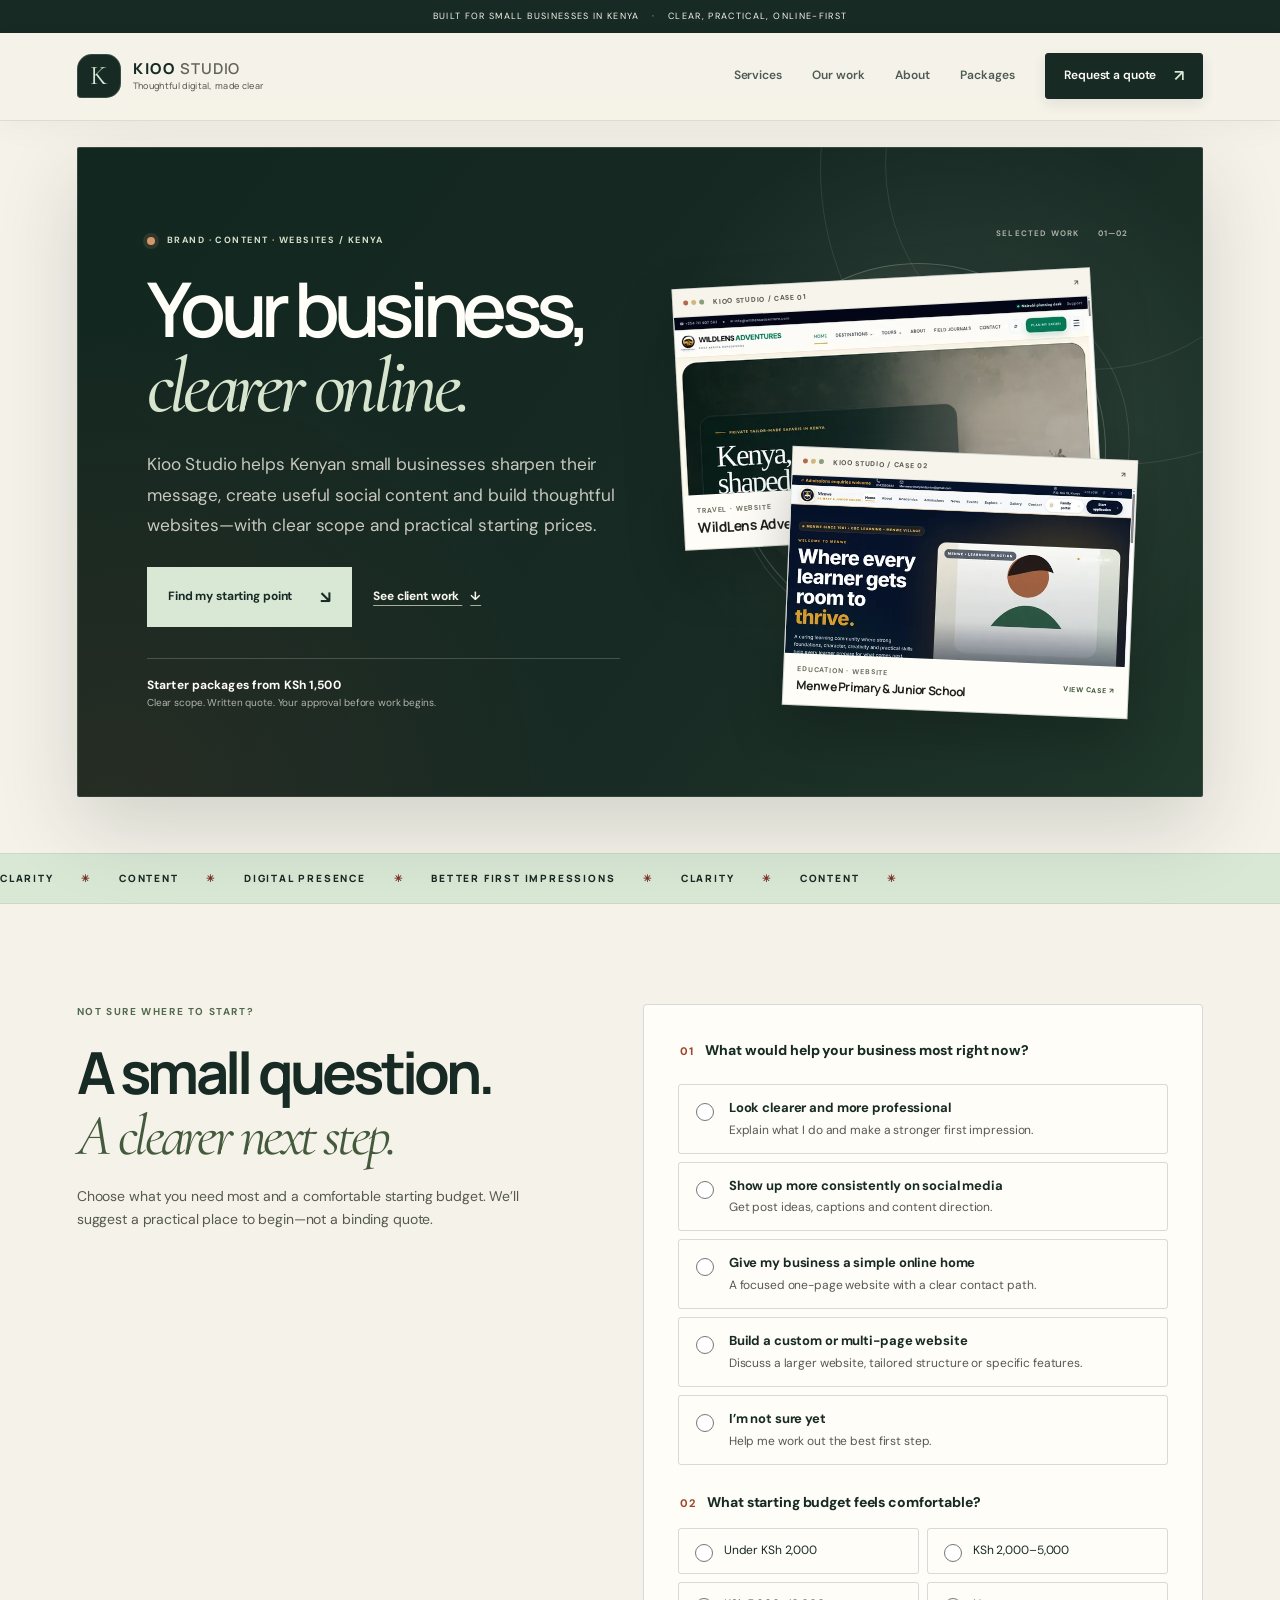
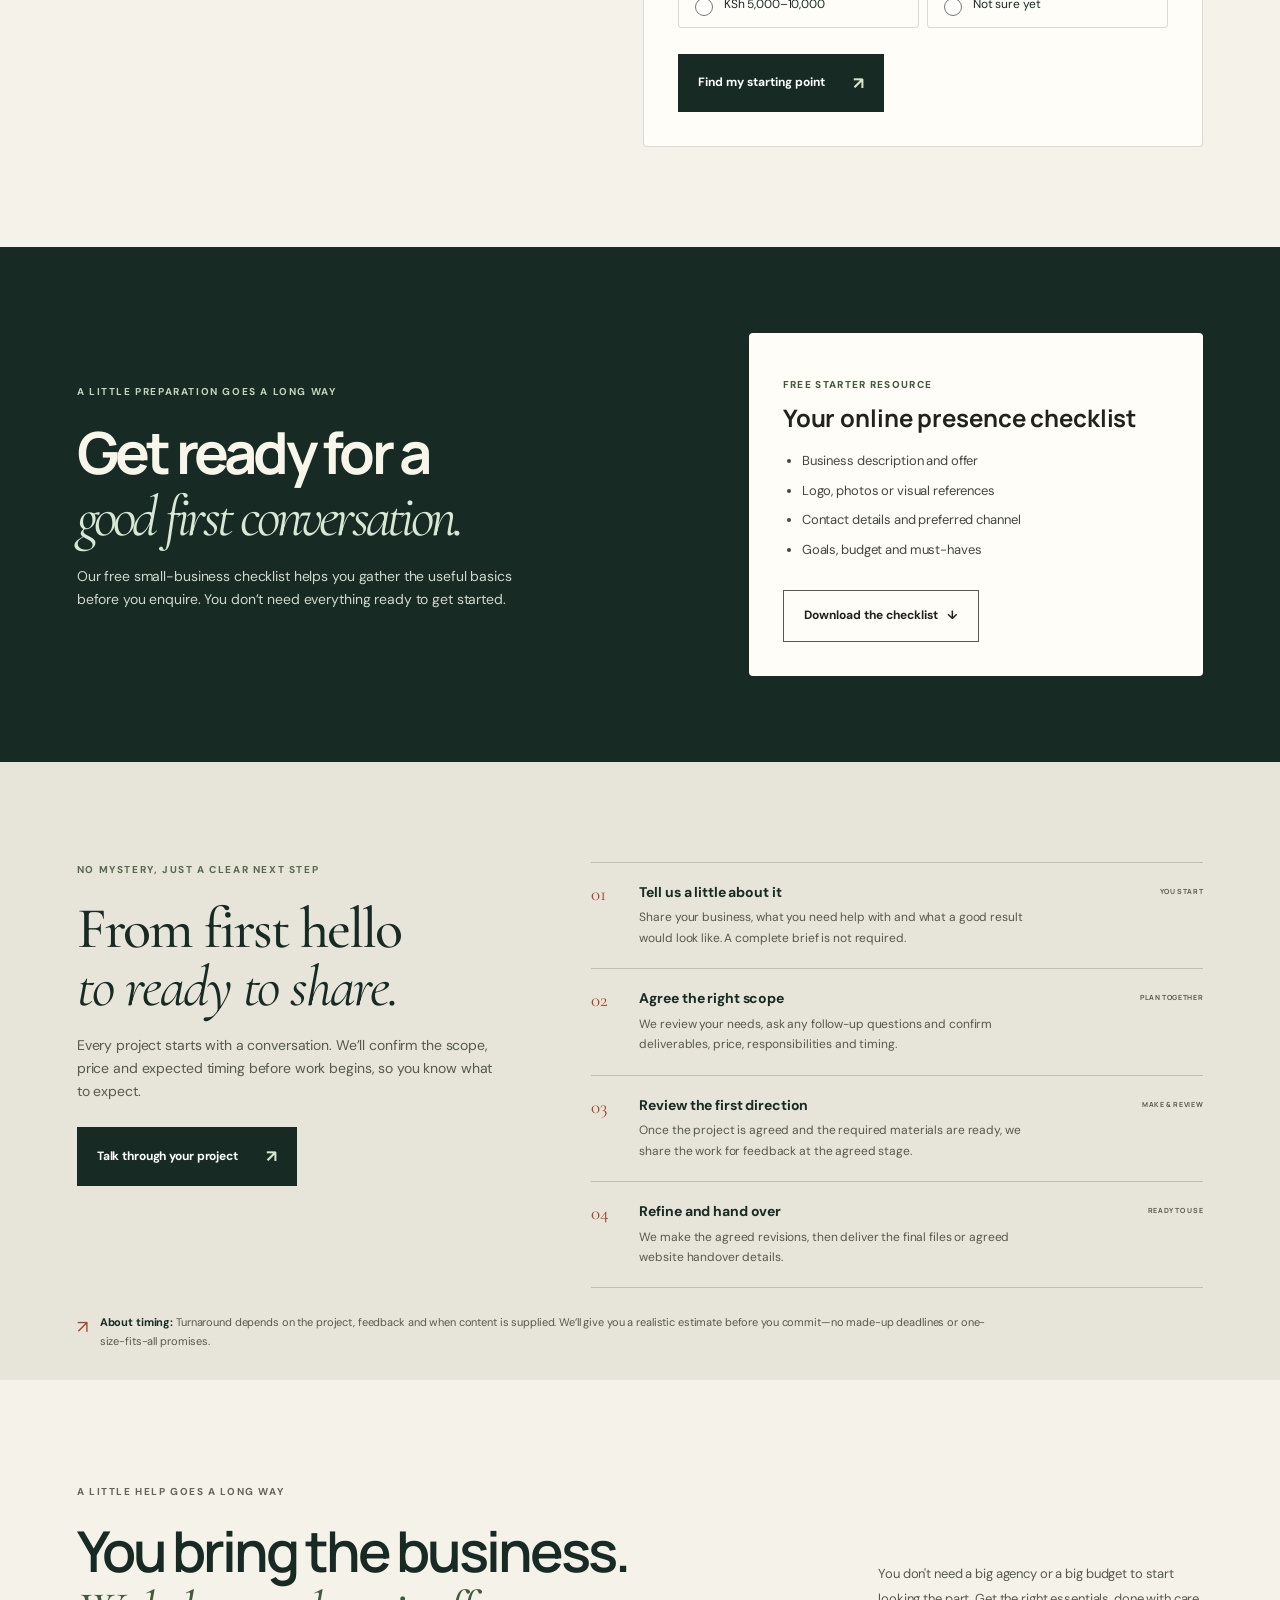
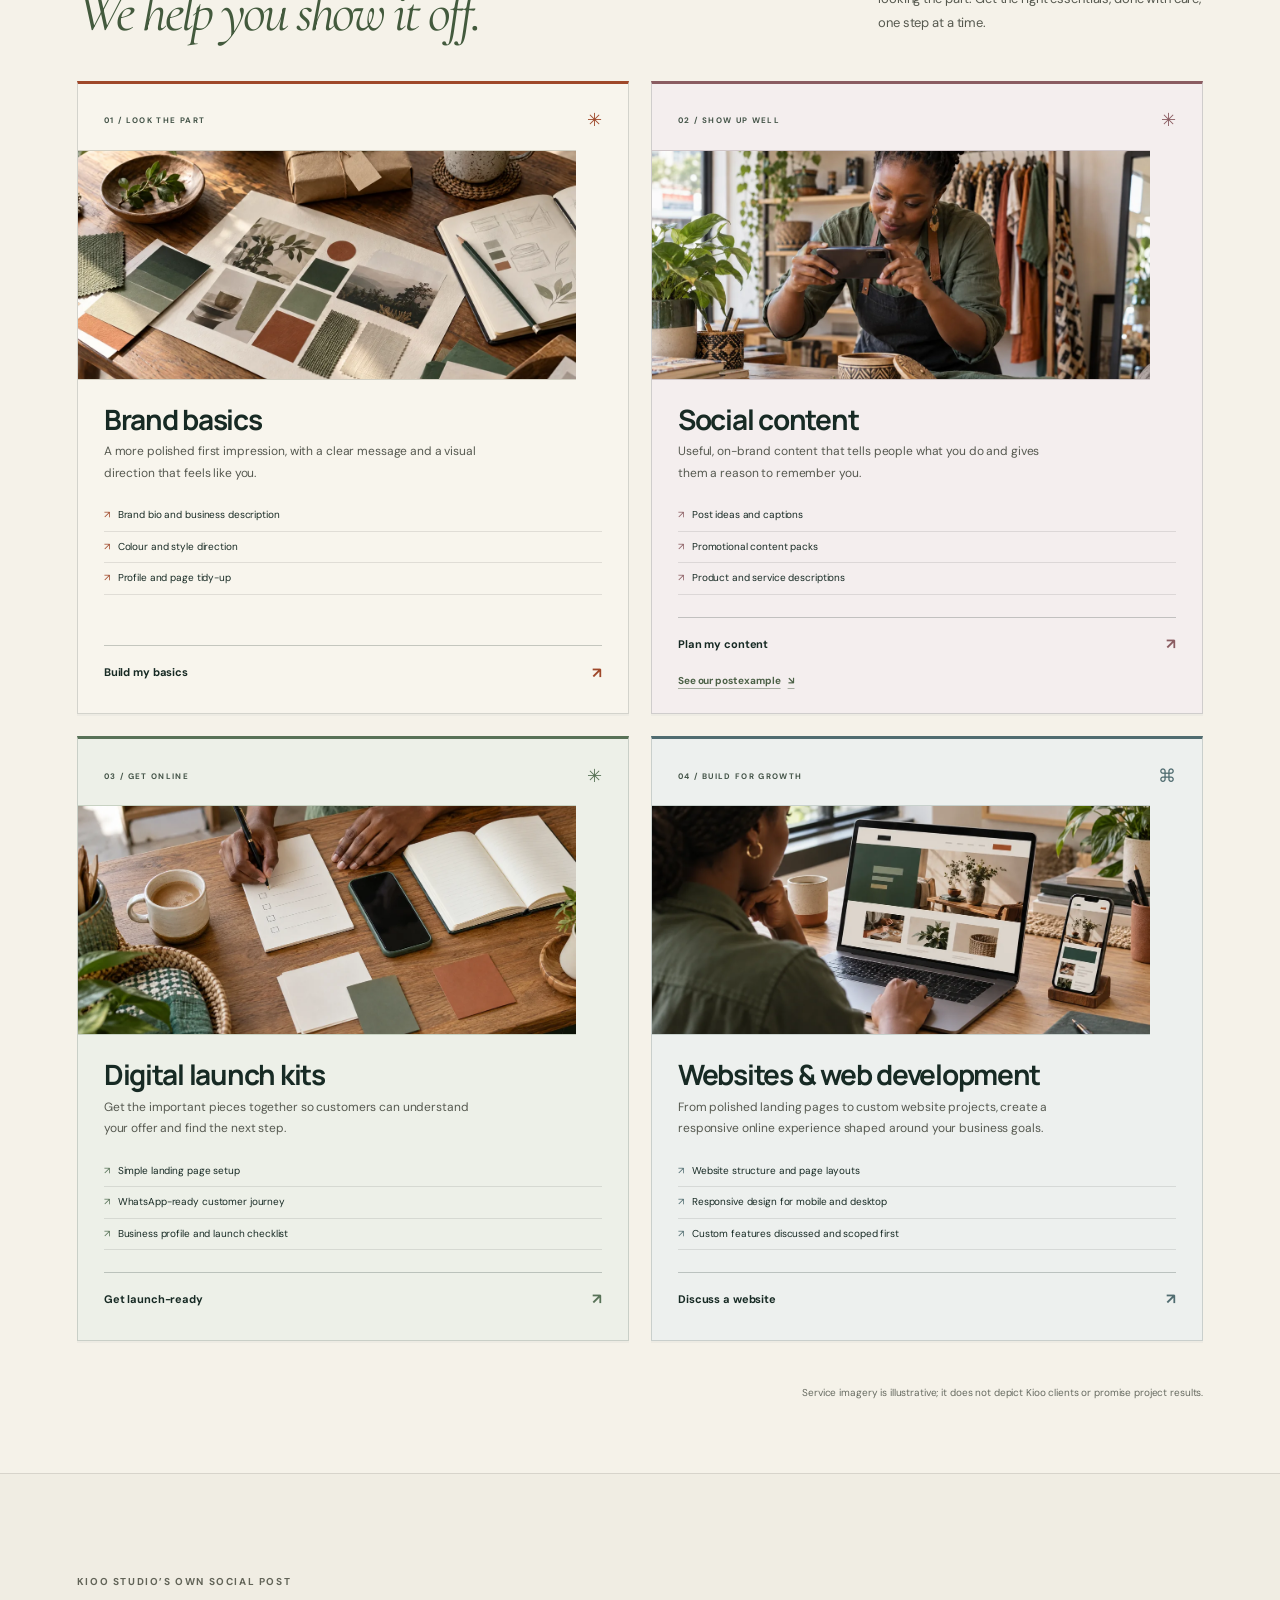
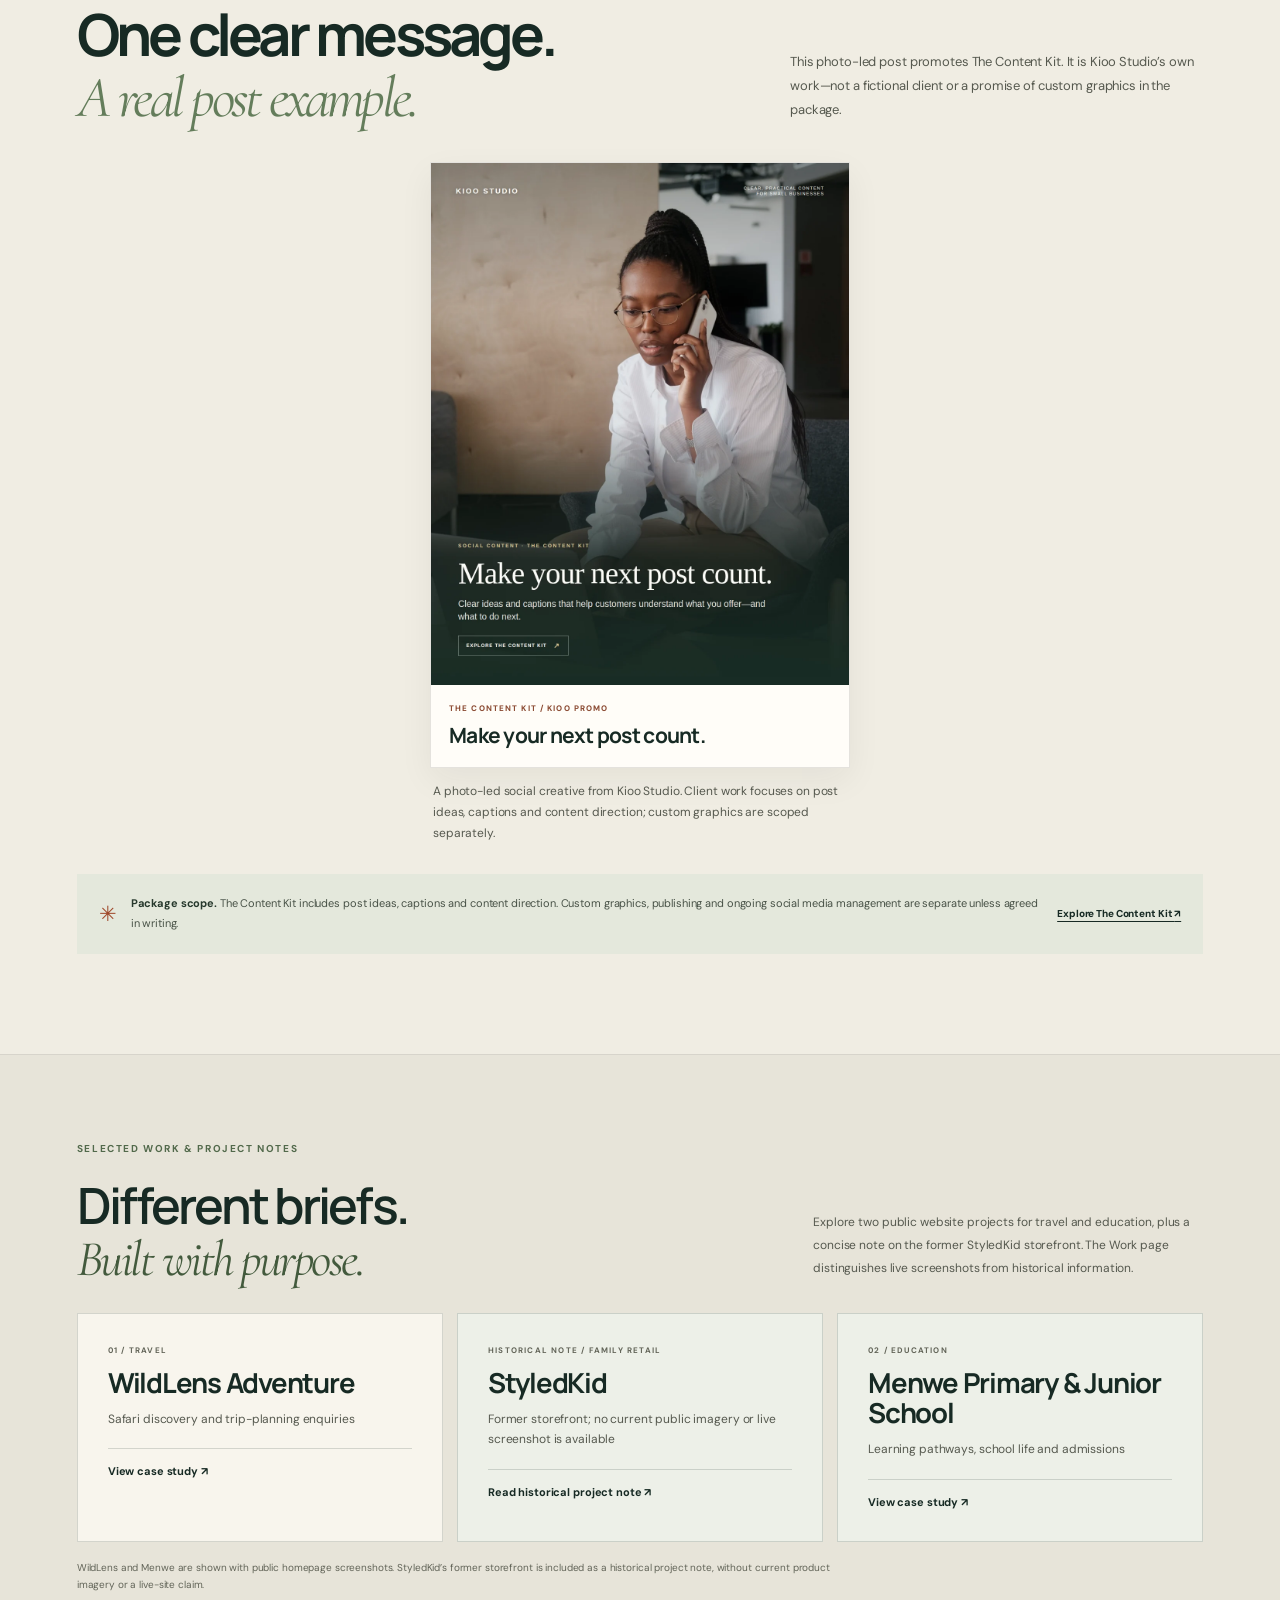
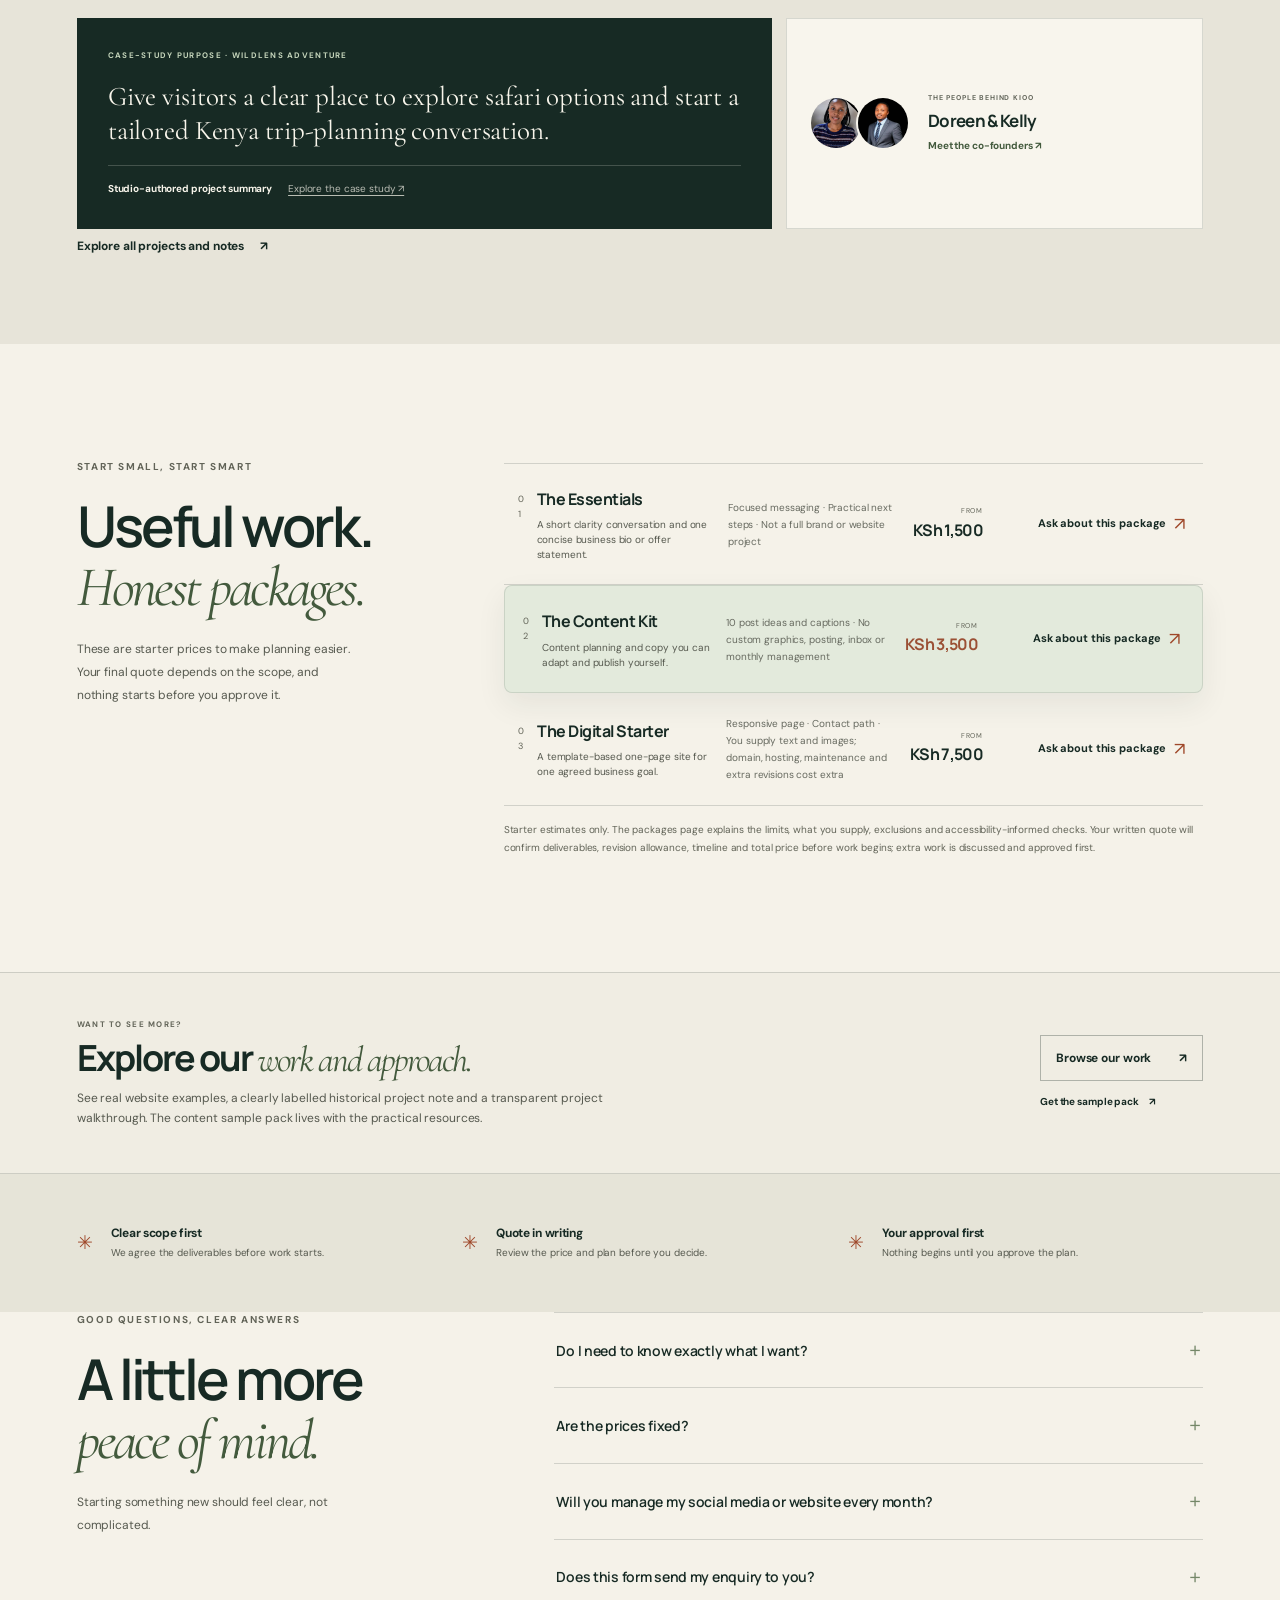
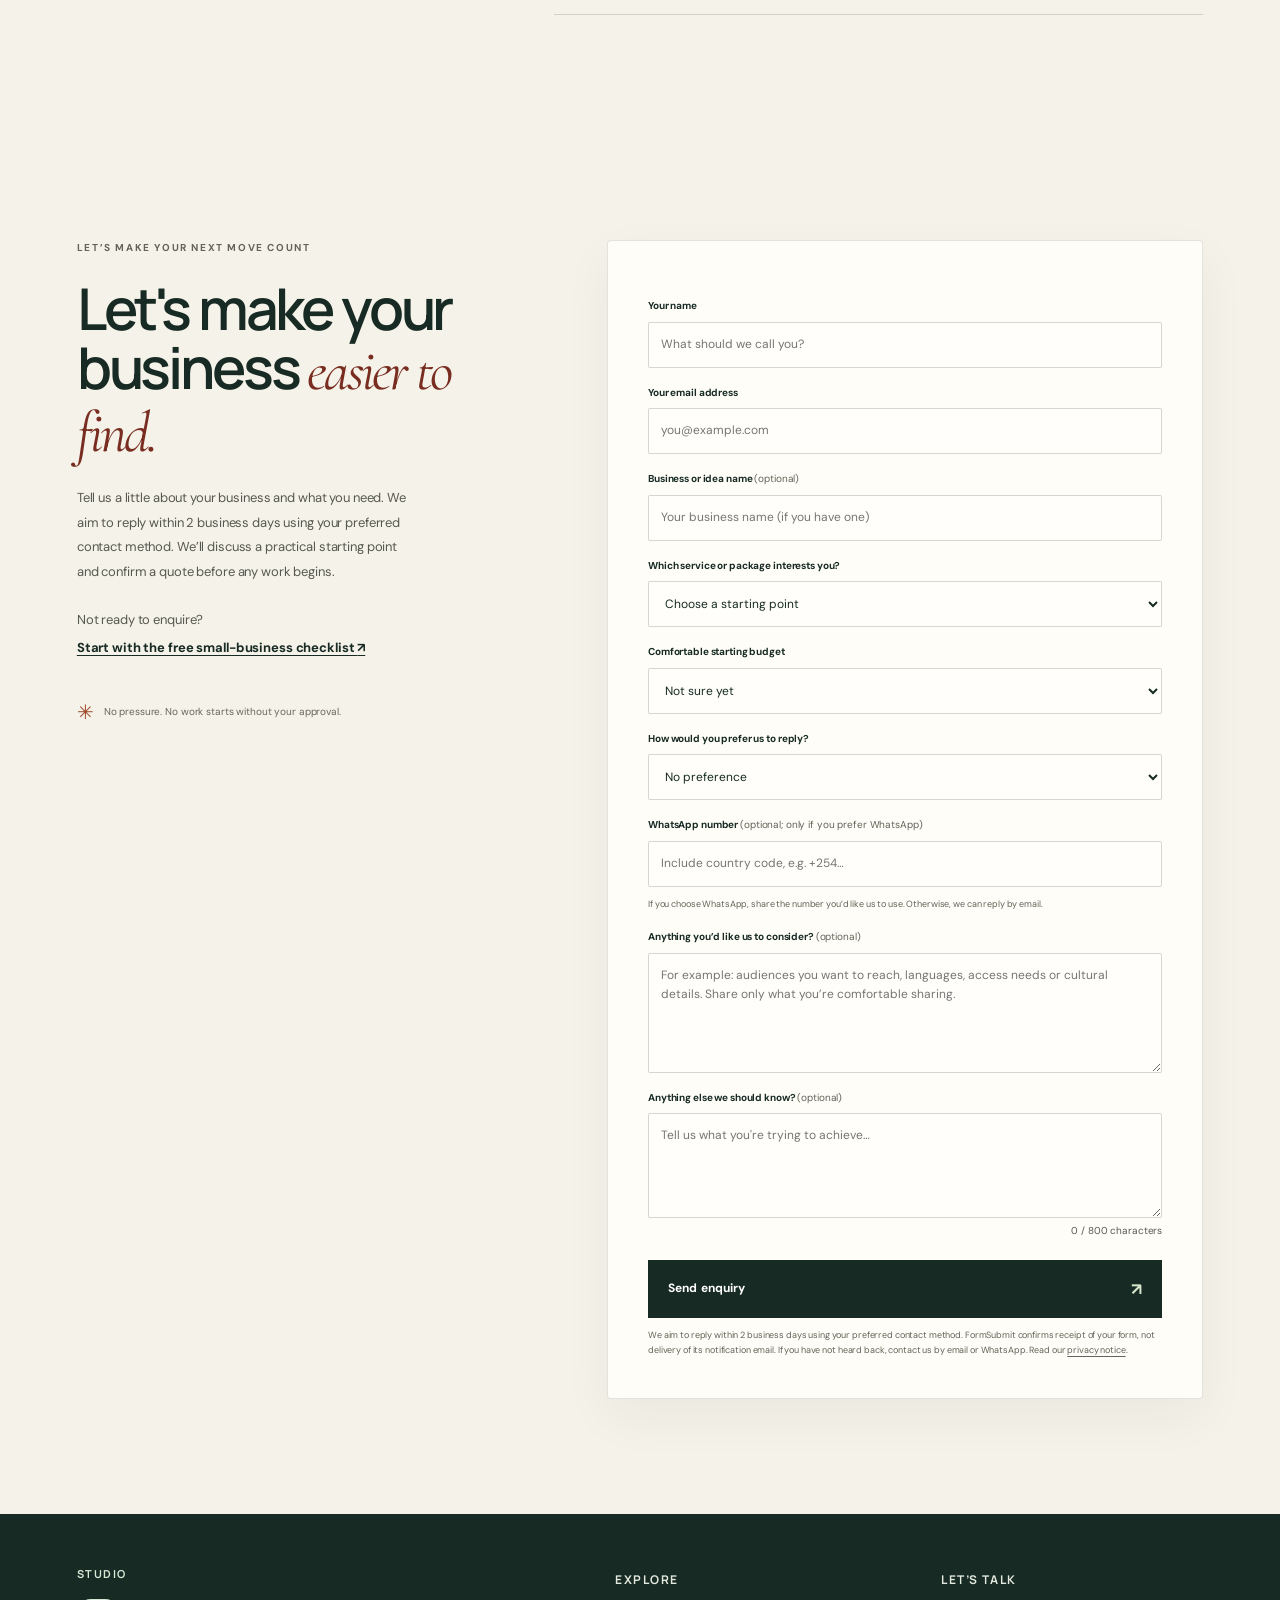
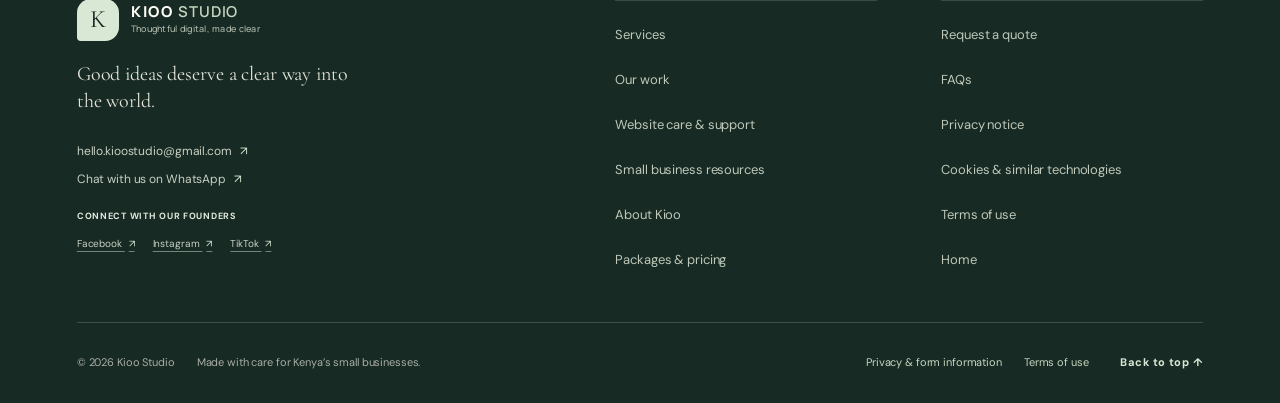
==== commit 4862b1a8: "Label footer Studio column and refresh stylesheet" ====
--- a/index.html
+++ b/index.html
@@ -19,7 +19,7 @@
   <link rel="preconnect" href="https://fonts.googleapis.com">
   <link rel="preconnect" href="https://fonts.gstatic.com" crossorigin>
   <link href="https://fonts.googleapis.com/css2?family=Cormorant+Garamond:ital,wght@0,400;0,500;0,600;1,400;1,500&family=DM+Sans:wght@400;500;600;700&family=Manrope:wght@400;500;600;700;800&display=swap" rel="stylesheet">
-  <link rel="stylesheet" href="styles.css?v=whatsapp-compact-20261023">
+  <link rel="stylesheet" href="styles.css?v=footer-refine-20261023">
   <link rel="stylesheet" href="art-direction.css?v=homepage-20261022">
   <script type="application/ld+json">
   {
@@ -287,7 +287,7 @@
     </section>
   </main>
 
-  <footer class="site-footer"><div class="section-wrap footer-top"><div class="footer-brand-column"><a class="brand footer-brand" href="/"><span class="brand-mark" aria-hidden="true">K</span><span class="brand-lockup"><span class="brand-name">KIOO<span class="brand-light"> STUDIO</span></span><span class="brand-tagline">Thoughtful digital, made clear</span></span></a><p class="footer-promise">Good ideas deserve a clear way into the world.</p><a class="footer-email" href="mailto:hello.kioostudio@gmail.com">hello.kioostudio@gmail.com <span>↗</span></a><a class="footer-whatsapp" href="https://wa.me/254740354169" target="_blank" rel="noopener noreferrer">Chat with us on WhatsApp <span>↗</span></a>
+  <footer class="site-footer"><div class="section-wrap footer-top"><div class="footer-brand-column"><p class="footer-column-kicker">Studio</p><a class="brand footer-brand" href="/"><span class="brand-mark" aria-hidden="true">K</span><span class="brand-lockup"><span class="brand-name">KIOO<span class="brand-light"> STUDIO</span></span><span class="brand-tagline">Thoughtful digital, made clear</span></span></a><p class="footer-promise">Good ideas deserve a clear way into the world.</p><a class="footer-email" href="mailto:hello.kioostudio@gmail.com">hello.kioostudio@gmail.com <span>↗</span></a><a class="footer-whatsapp" href="https://wa.me/254740354169" target="_blank" rel="noopener noreferrer">Chat with us on WhatsApp <span>↗</span></a>
       <div class="footer-socials" aria-label="Social media">
         <span class="footer-socials-label">Connect with our founders</span>
         <a href="https://www.facebook.com/profile.php?id=61595181555332" target="_blank" rel="noopener noreferrer" aria-label="Kioo Studio on Facebook">Facebook <span>↗</span></a>
--- a/styles.css
+++ b/styles.css
@@ -2215,3 +2215,65 @@
     font-size: 11px;
   }
 }
+
+
+/* Footer polish: explicit Studio / Explore / Let's talk hierarchy and aligned utility row. */
+.footer-top {
+  grid-template-columns: minmax(0, 1.45fr) minmax(145px, .8fr) minmax(155px, .8fr);
+  align-items: start;
+}
+.footer-column-kicker {
+  margin: 0 0 17px;
+  color: #d9e8d5;
+  font-family: var(--display);
+  font-size: 11px;
+  font-weight: 700;
+  letter-spacing: .14em;
+  line-height: 1.4;
+  text-transform: uppercase;
+}
+.footer-brand-column .footer-brand { margin-bottom: 0; }
+.footer-brand-column .footer-promise { margin-top: 20px; }
+.footer-socials { gap: 10px 18px; margin-top: 20px; }
+.footer-socials-label { margin-bottom: 2px; }
+.footer-links-group h2 {
+  padding-bottom: 10px;
+  border-bottom: 1px solid rgba(248,245,235,.16);
+}
+.footer-bottom {
+  grid-template-columns: auto minmax(160px, 1fr) auto auto auto;
+  gap: 10px 22px;
+}
+.footer-bottom > span:first-child { white-space: nowrap; }
+.footer-bottom > span:nth-child(2) { max-width: 320px; }
+.footer-bottom a { text-underline-offset: 4px; }
+.footer-bottom a:hover { color: #fffdf7; text-decoration: underline; }
+@media (max-width: 900px) {
+  .footer-top { grid-template-columns: minmax(0,1.2fr) minmax(0,1fr) minmax(0,1fr); }
+  .footer-bottom { grid-template-columns: auto minmax(0,1fr) auto; }
+  .footer-bottom > span:nth-child(2) { grid-column: 1 / -1; grid-row: 2; max-width: none; }
+  .footer-bottom > a:nth-of-type(1) { grid-column: 1; grid-row: 3; }
+  .footer-bottom > a:nth-of-type(2) { grid-column: 2; grid-row: 3; }
+  .footer-bottom > .back-top { grid-column: 3; grid-row: 3; }
+}
+@media (max-width: 680px) {
+  .footer-top { grid-template-columns: repeat(2,minmax(0,1fr)); gap: 27px 20px; }
+  .footer-brand-column { grid-column: 1 / -1; }
+  .footer-column-kicker { margin-bottom: 14px; }
+  .footer-links-group h2 { padding-bottom: 8px; }
+  .footer-bottom { grid-template-columns: minmax(0,1fr); gap: 4px; }
+  .footer-bottom > span:nth-child(2),
+  .footer-bottom > a:nth-of-type(1),
+  .footer-bottom > a:nth-of-type(2),
+  .footer-bottom > .back-top {
+    grid-column: 1;
+    grid-row: auto;
+  }
+}
+@media (max-width: 380px) {
+  .footer-top { grid-template-columns: minmax(0,1fr); }
+  .footer-brand-column { grid-column: auto; }
+}
+@media (prefers-reduced-motion: reduce) {
+  .footer-links-group a, .footer-email, .footer-whatsapp, .footer-socials a { transition: none; }
+}
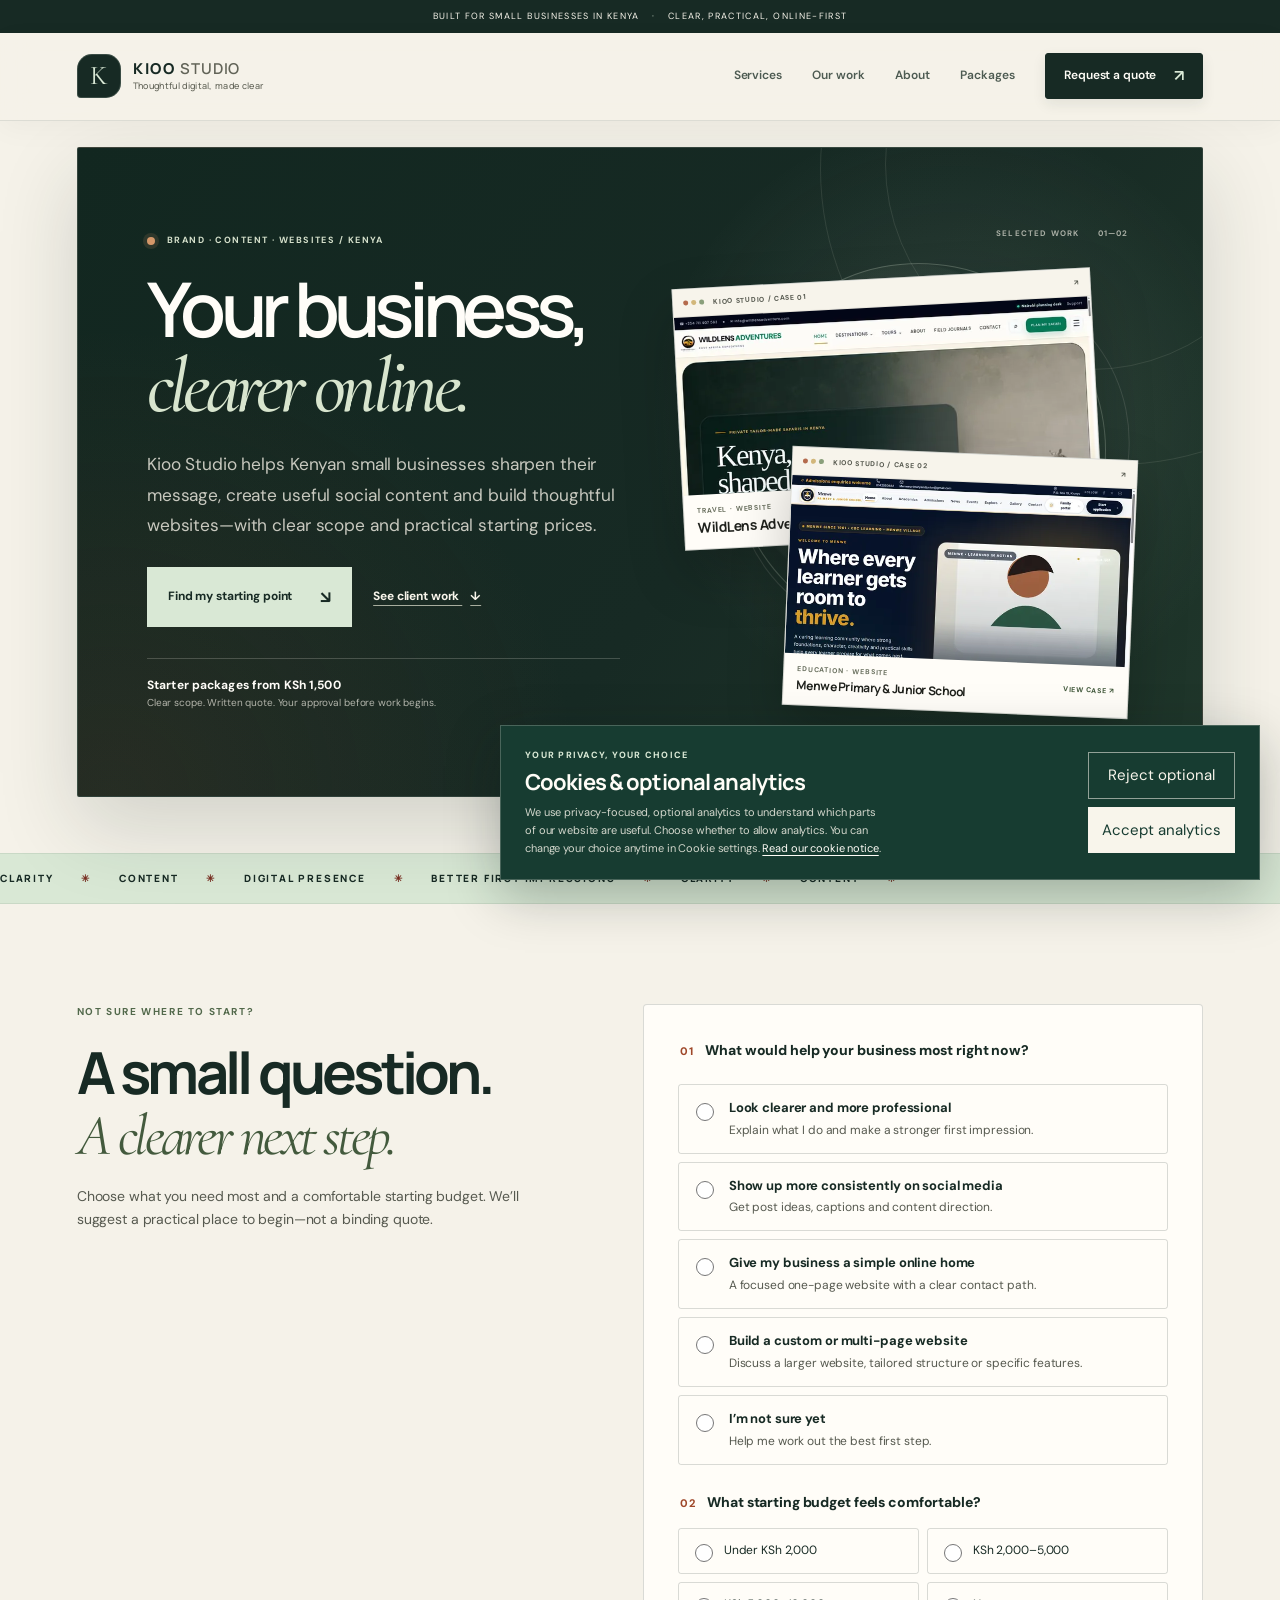
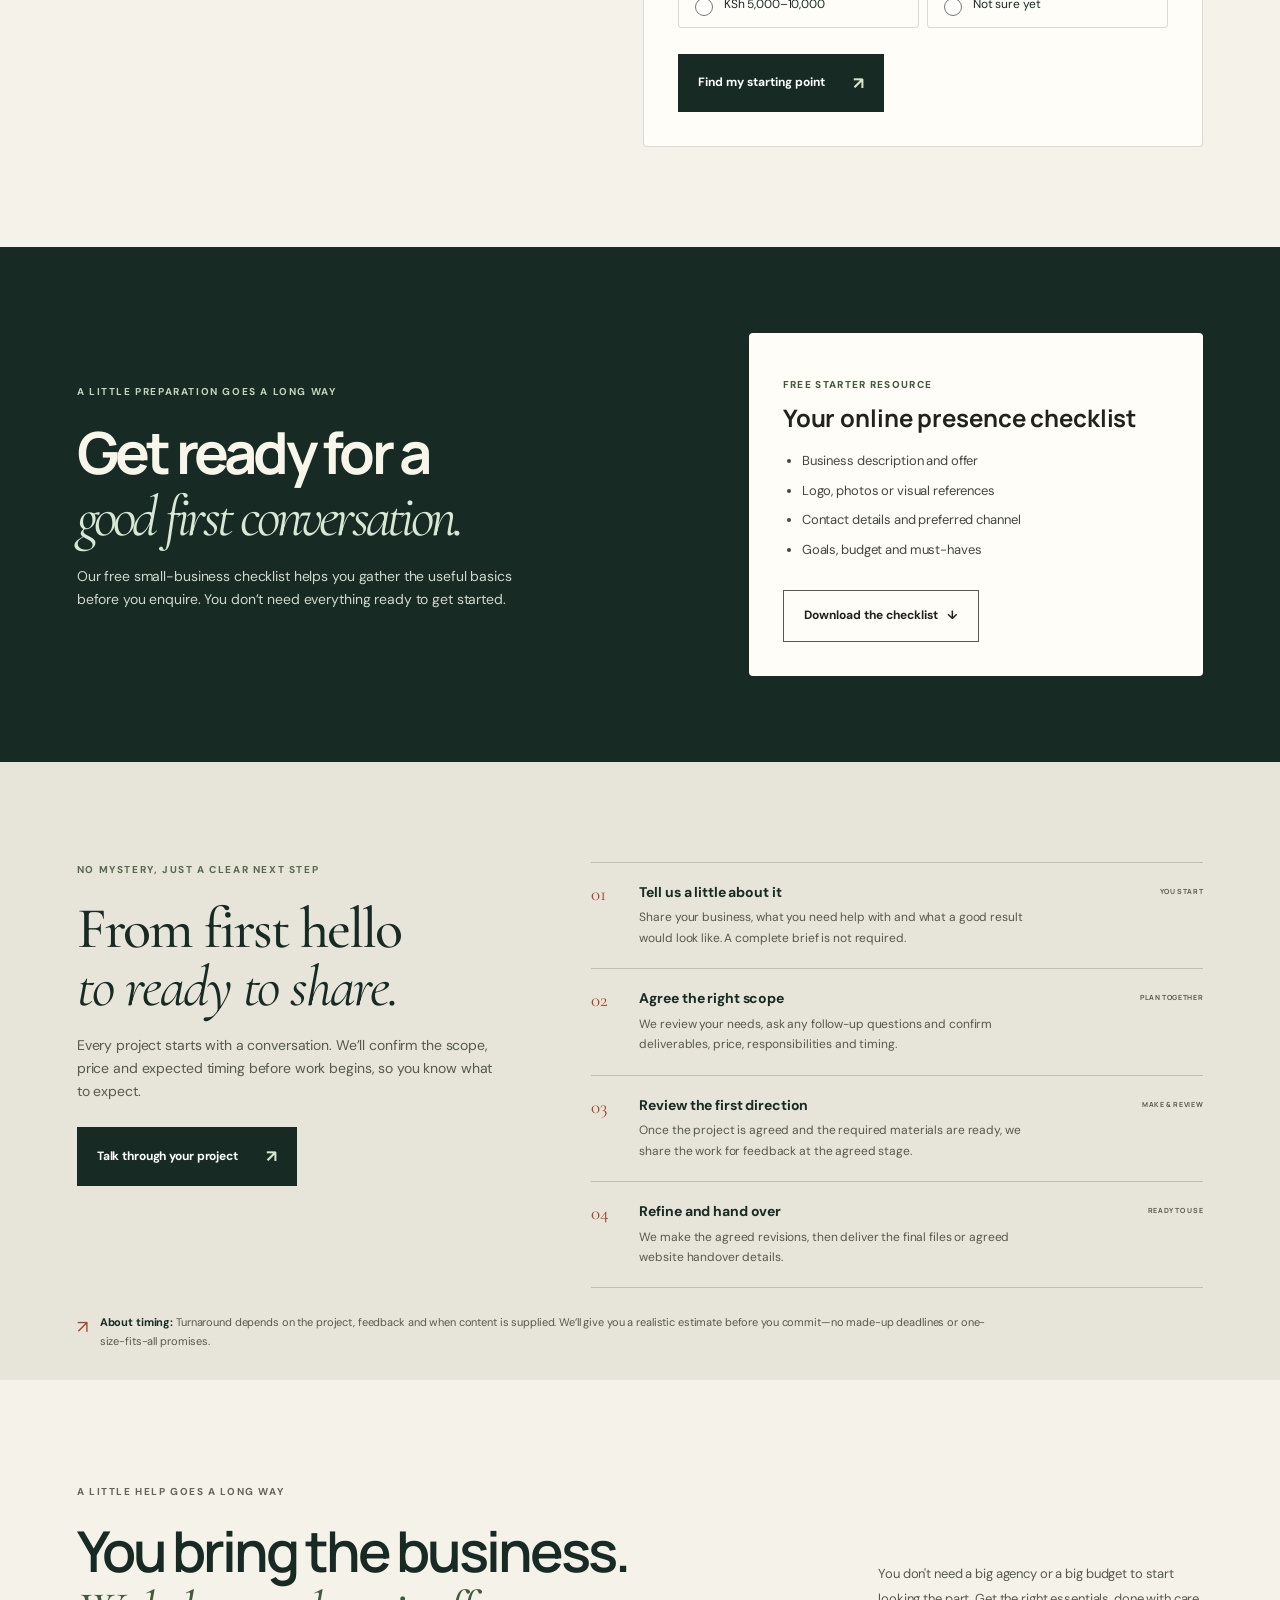
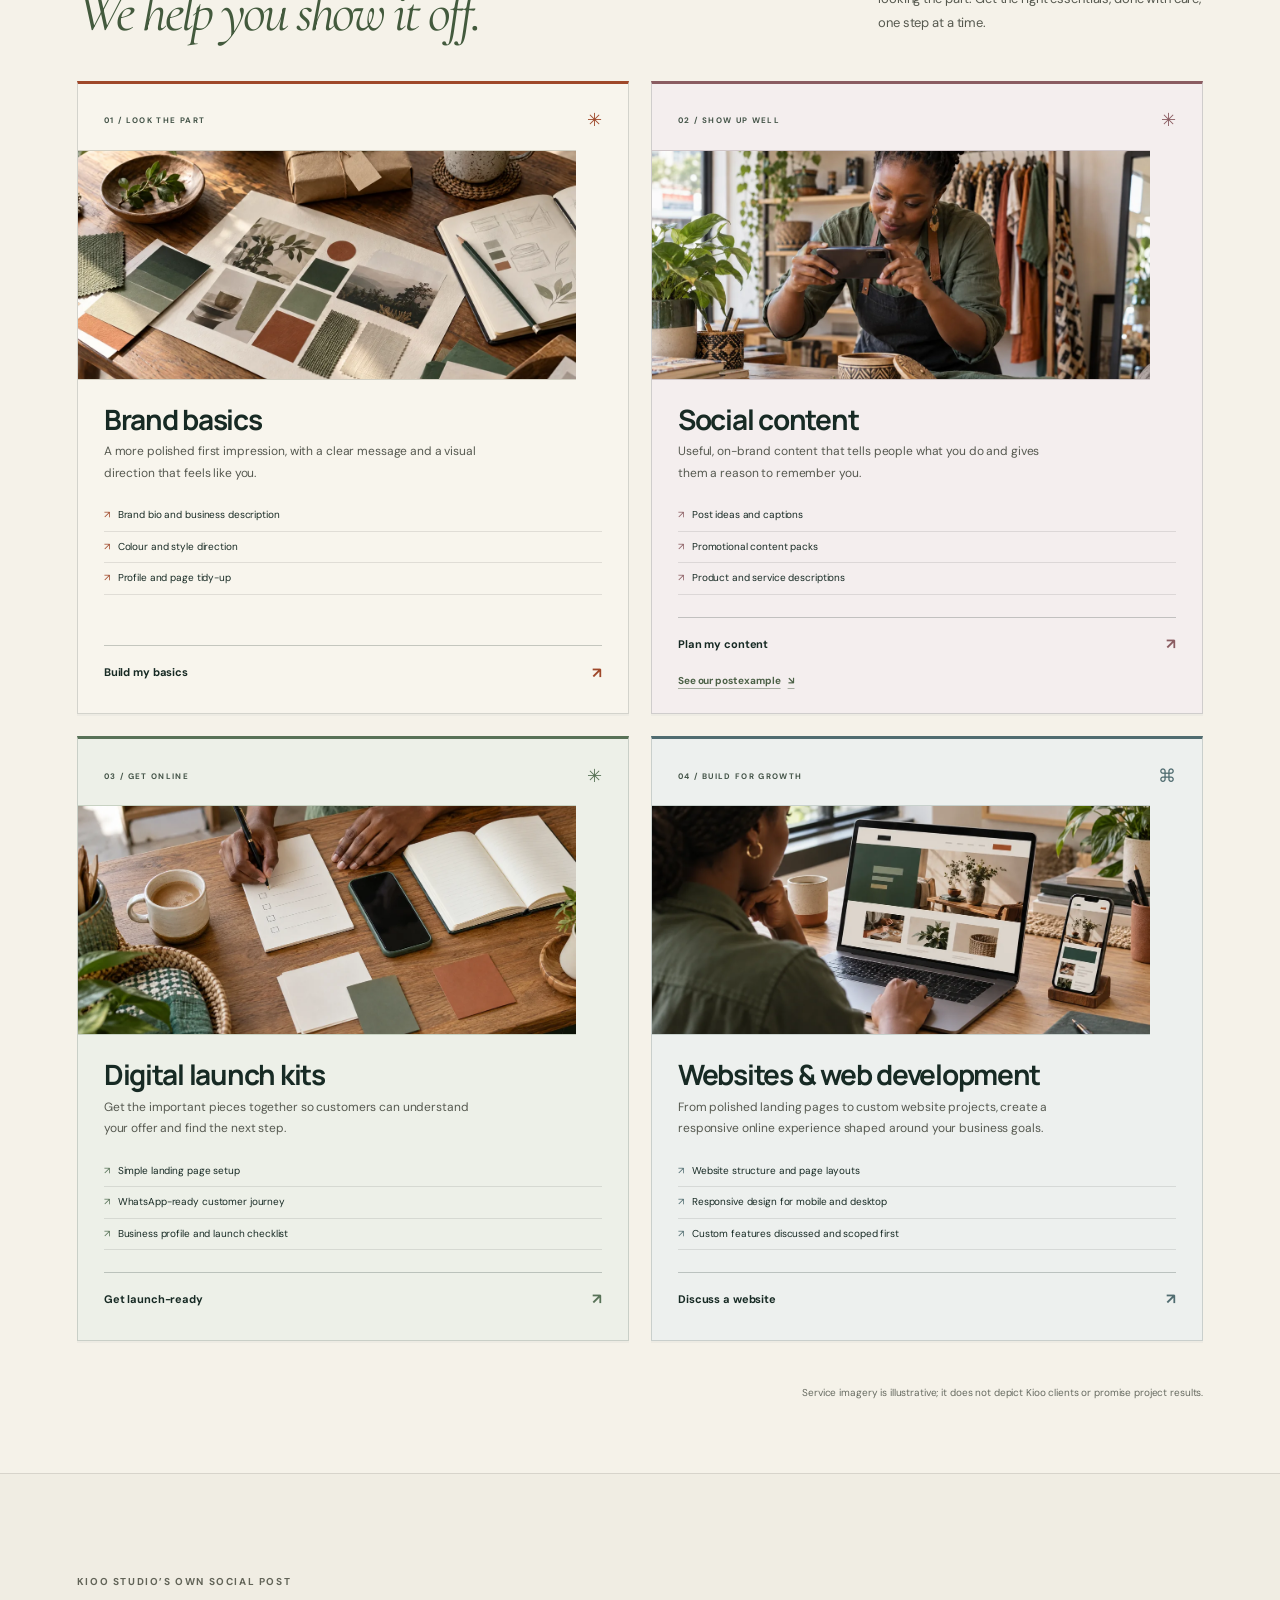
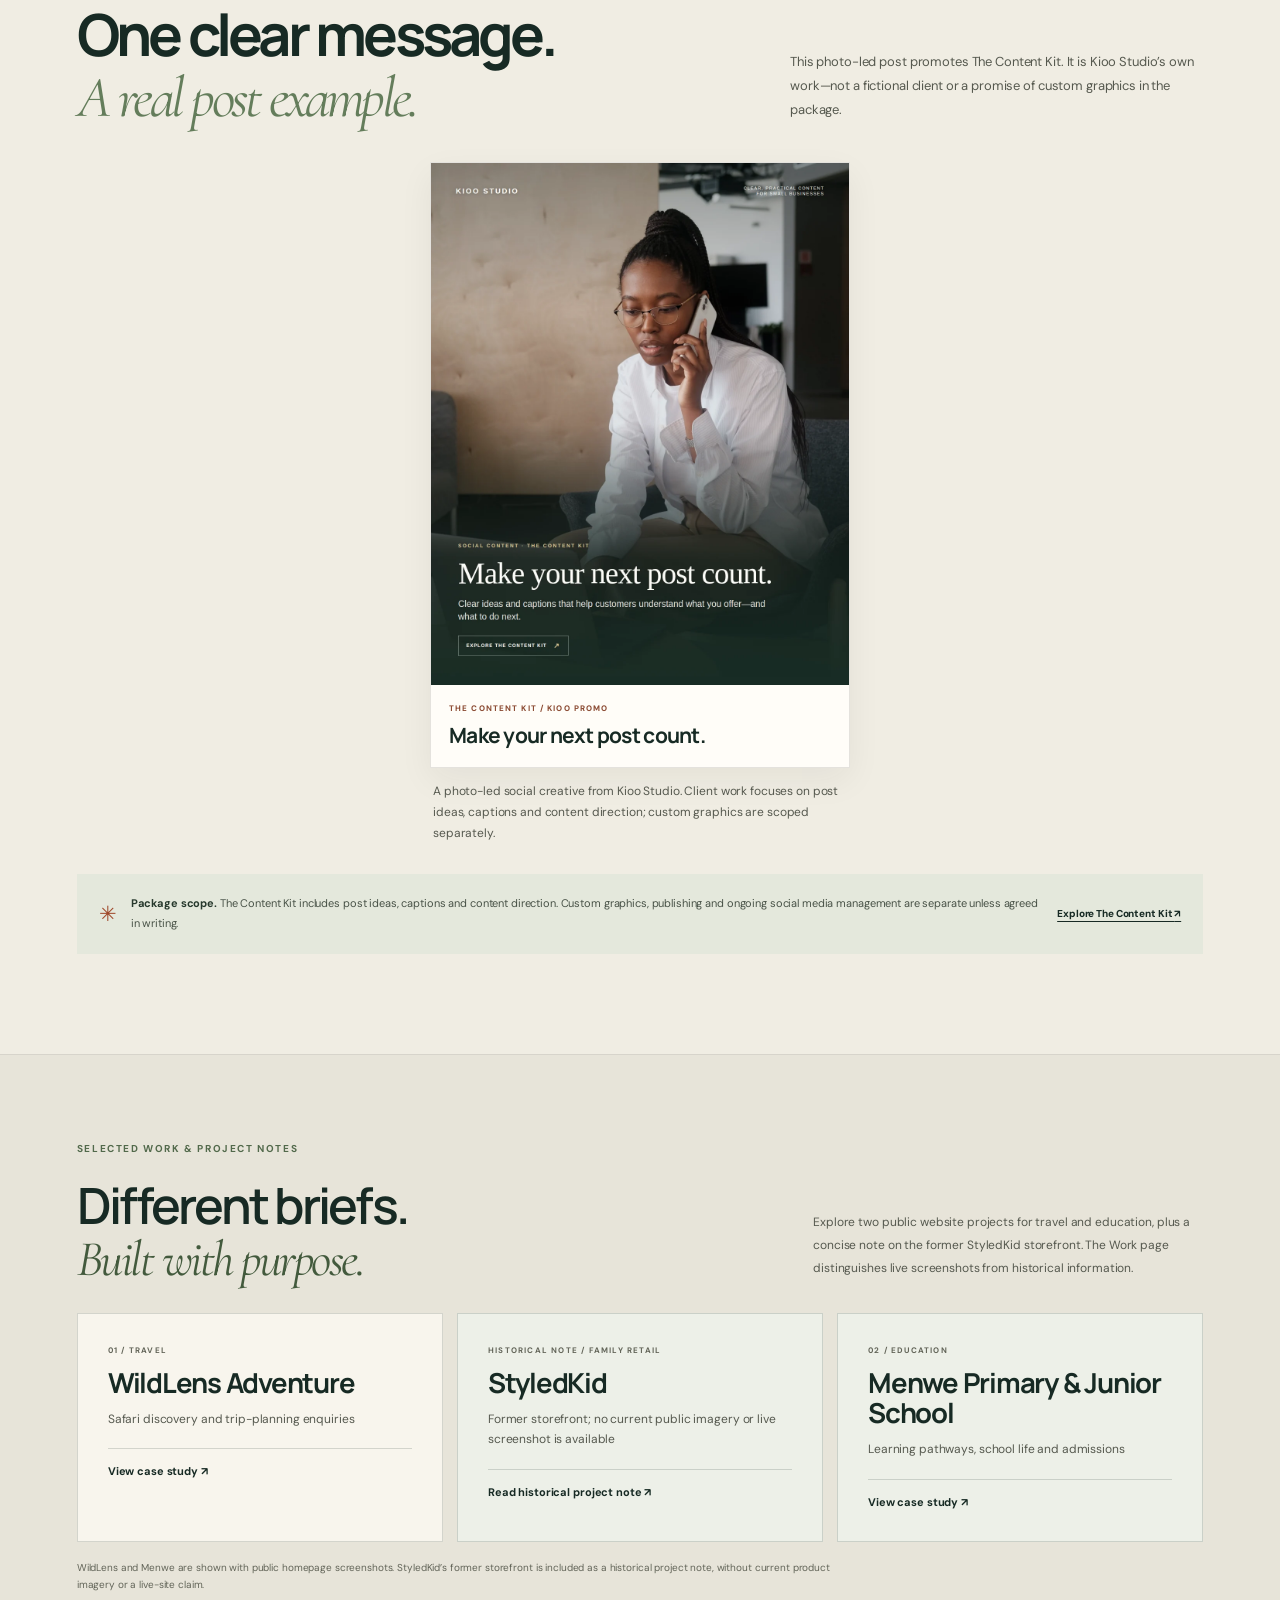
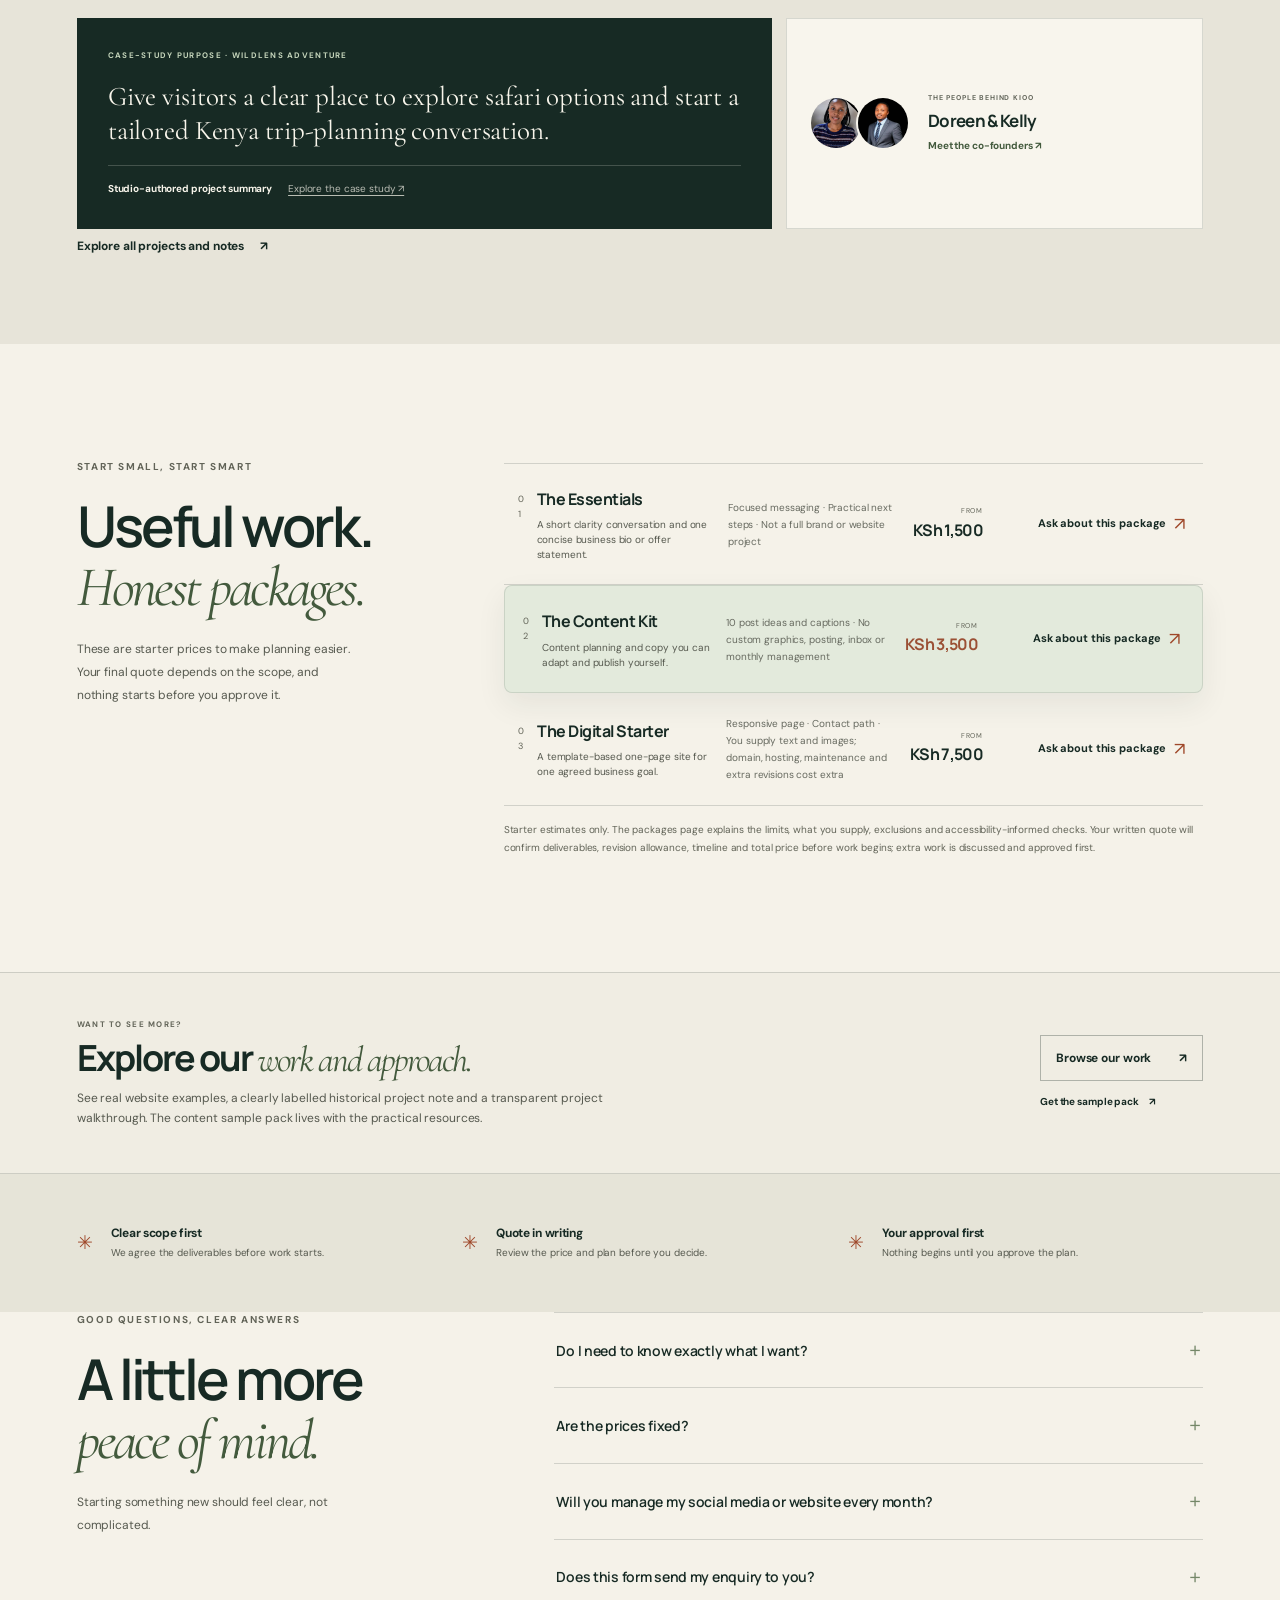
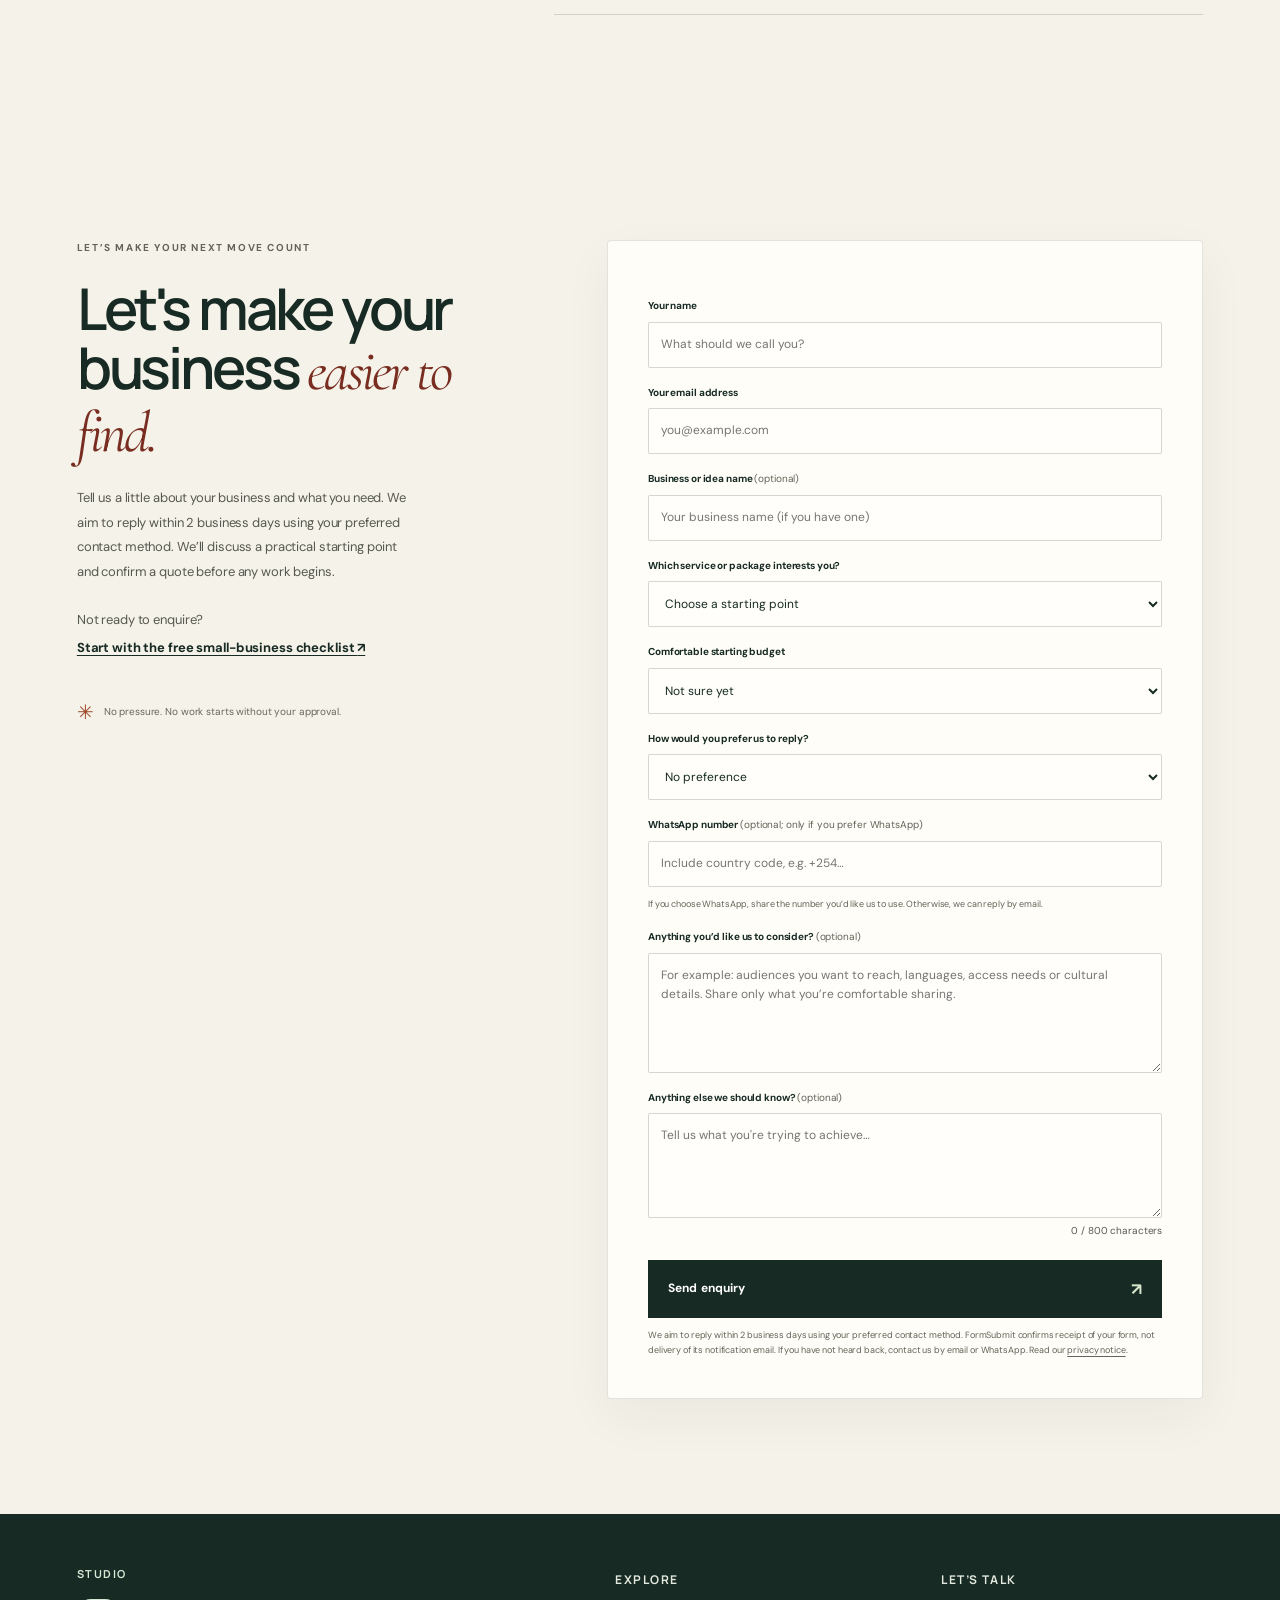
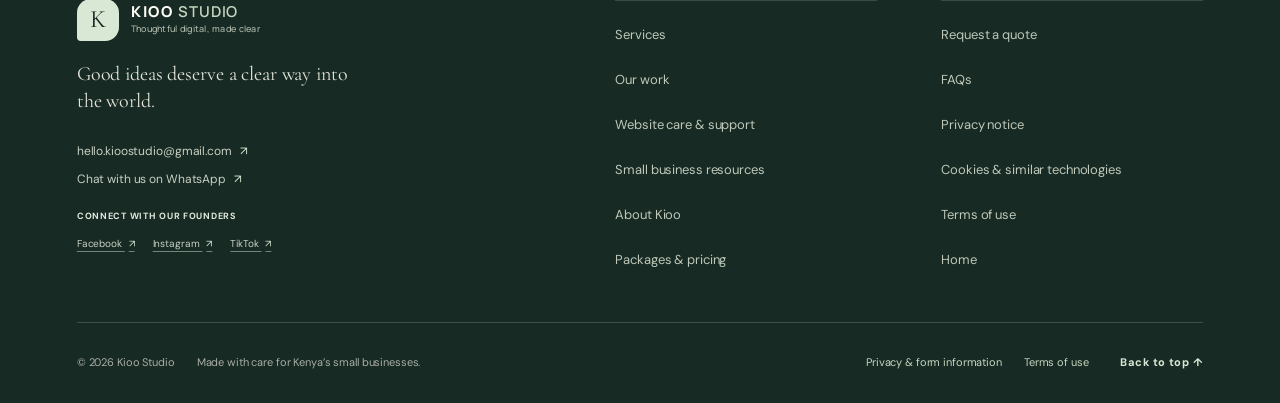
==== commit cb9f3a49: "Refresh homepage stylesheet cache for cookie consent panel" ====
--- a/index.html
+++ b/index.html
@@ -19,7 +19,7 @@
   <link rel="preconnect" href="https://fonts.googleapis.com">
   <link rel="preconnect" href="https://fonts.gstatic.com" crossorigin>
   <link href="https://fonts.googleapis.com/css2?family=Cormorant+Garamond:ital,wght@0,400;0,500;0,600;1,400;1,500&family=DM+Sans:wght@400;500;600;700&family=Manrope:wght@400;500;600;700;800&display=swap" rel="stylesheet">
-  <link rel="stylesheet" href="styles.css?v=footer-refine-20261023">
+  <link rel="stylesheet" href="styles.css?v=cookie-consent-20261023">
   <link rel="stylesheet" href="art-direction.css?v=homepage-20261022">
   <script type="application/ld+json">
   {
--- a/styles.css
+++ b/styles.css
@@ -2277,3 +2277,104 @@
 @media (prefers-reduced-motion: reduce) {
   .footer-links-group a, .footer-email, .footer-whatsapp, .footer-socials a { transition: none; }
 }
+
+
+/* Accessible cookie-consent panel: optional analytics stays off until accepted. */
+.cookie-consent[hidden], .cookie-settings-trigger[hidden] { display: none !important; }
+.cookie-consent {
+  position: fixed;
+  z-index: 10000;
+  right: 20px;
+  bottom: 20px;
+  display: grid;
+  grid-template-columns: minmax(0, 1fr) auto;
+  align-items: center;
+  gap: 22px;
+  width: min(760px, calc(100vw - 40px));
+  padding: 22px 24px;
+  border: 1px solid rgba(248,245,235,.22);
+  background: #173c31;
+  color: #f8f5eb;
+  box-shadow: 0 16px 50px rgba(15,29,24,.28);
+}
+.cookie-consent-copy { min-width: 0; }
+.cookie-consent-eyebrow {
+  margin: 0 0 7px;
+  color: #d9e8d5;
+  font-size: 9px;
+  font-weight: 800;
+  letter-spacing: .14em;
+}
+.cookie-consent h2 {
+  margin: 0 0 7px;
+  color: #fffdf7;
+  font-family: var(--display);
+  font-size: 22px;
+  line-height: 1.15;
+  letter-spacing: -.04em;
+}
+.cookie-consent-copy > p:last-child {
+  max-width: 52ch;
+  margin: 0;
+  color: rgba(248,245,235,.84);
+  font-size: 11px;
+  line-height: 1.65;
+}
+.cookie-consent a {
+  color: #fffdf7;
+  text-decoration: underline;
+  text-underline-offset: 3px;
+}
+.cookie-consent-actions {
+  display: flex;
+  flex-direction: column;
+  gap: 8px;
+  min-width: 142px;
+}
+.cookie-consent-actions button, .cookie-settings-trigger {
+  min-height: 42px;
+  border: 1px solid rgba(248,245,235,.55);
+  border-radius: 0;
+  padding: 10px 13px;
+  font: 700 11px/1.3 var(--body);
+  cursor: pointer;
+}
+.cookie-consent-reject { background: transparent; color: #f8f5eb; }
+.cookie-consent-accept { background: #f8f5eb; color: #173c31; }
+.cookie-consent-actions button:hover { filter: brightness(.94); }
+.cookie-consent button:focus-visible, .cookie-settings-trigger:focus-visible {
+  outline: 3px solid #d9e8d5;
+  outline-offset: 3px;
+}
+.cookie-settings-trigger {
+  position: fixed;
+  z-index: 9998;
+  left: 16px;
+  bottom: 16px;
+  min-height: 36px;
+  padding: 8px 11px;
+  border-color: rgba(248,245,235,.24);
+  background: #173c31;
+  color: #f8f5eb;
+  box-shadow: 0 4px 14px rgba(15,29,24,.18);
+  font-size: 10px;
+}
+@media (max-width: 620px) {
+  .cookie-consent {
+    right: 10px;
+    bottom: 10px;
+    grid-template-columns: minmax(0, 1fr);
+    gap: 15px;
+    width: calc(100vw - 20px);
+    max-height: min(82vh, 520px);
+    overflow-y: auto;
+    padding: 19px;
+  }
+  .cookie-consent h2 { font-size: 21px; }
+  .cookie-consent-actions { display: grid; grid-template-columns: repeat(2, minmax(0, 1fr)); min-width: 0; }
+  .cookie-consent-actions button { padding-inline: 8px; }
+  .cookie-settings-trigger { left: 10px; bottom: 10px; }
+}
+@media (prefers-reduced-motion: reduce) {
+  .cookie-consent, .cookie-consent * { scroll-behavior: auto; transition: none; }
+}
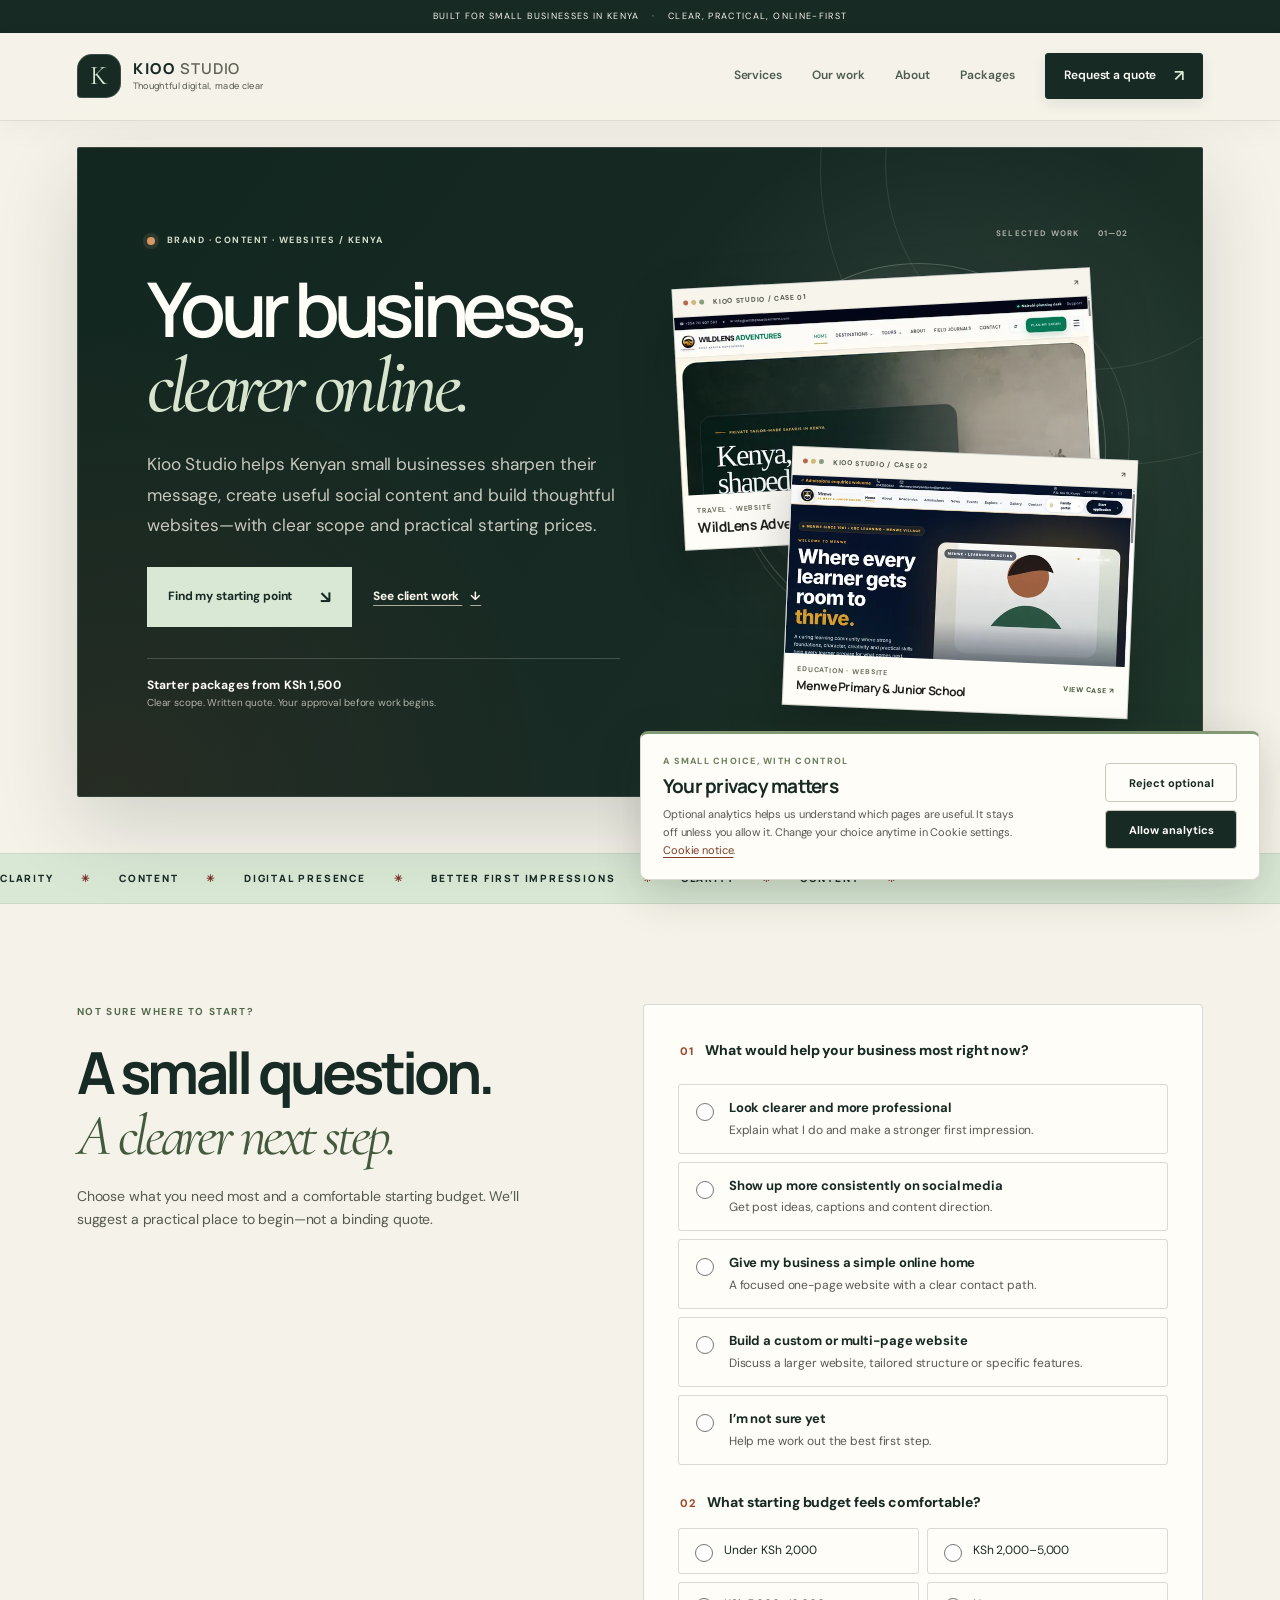
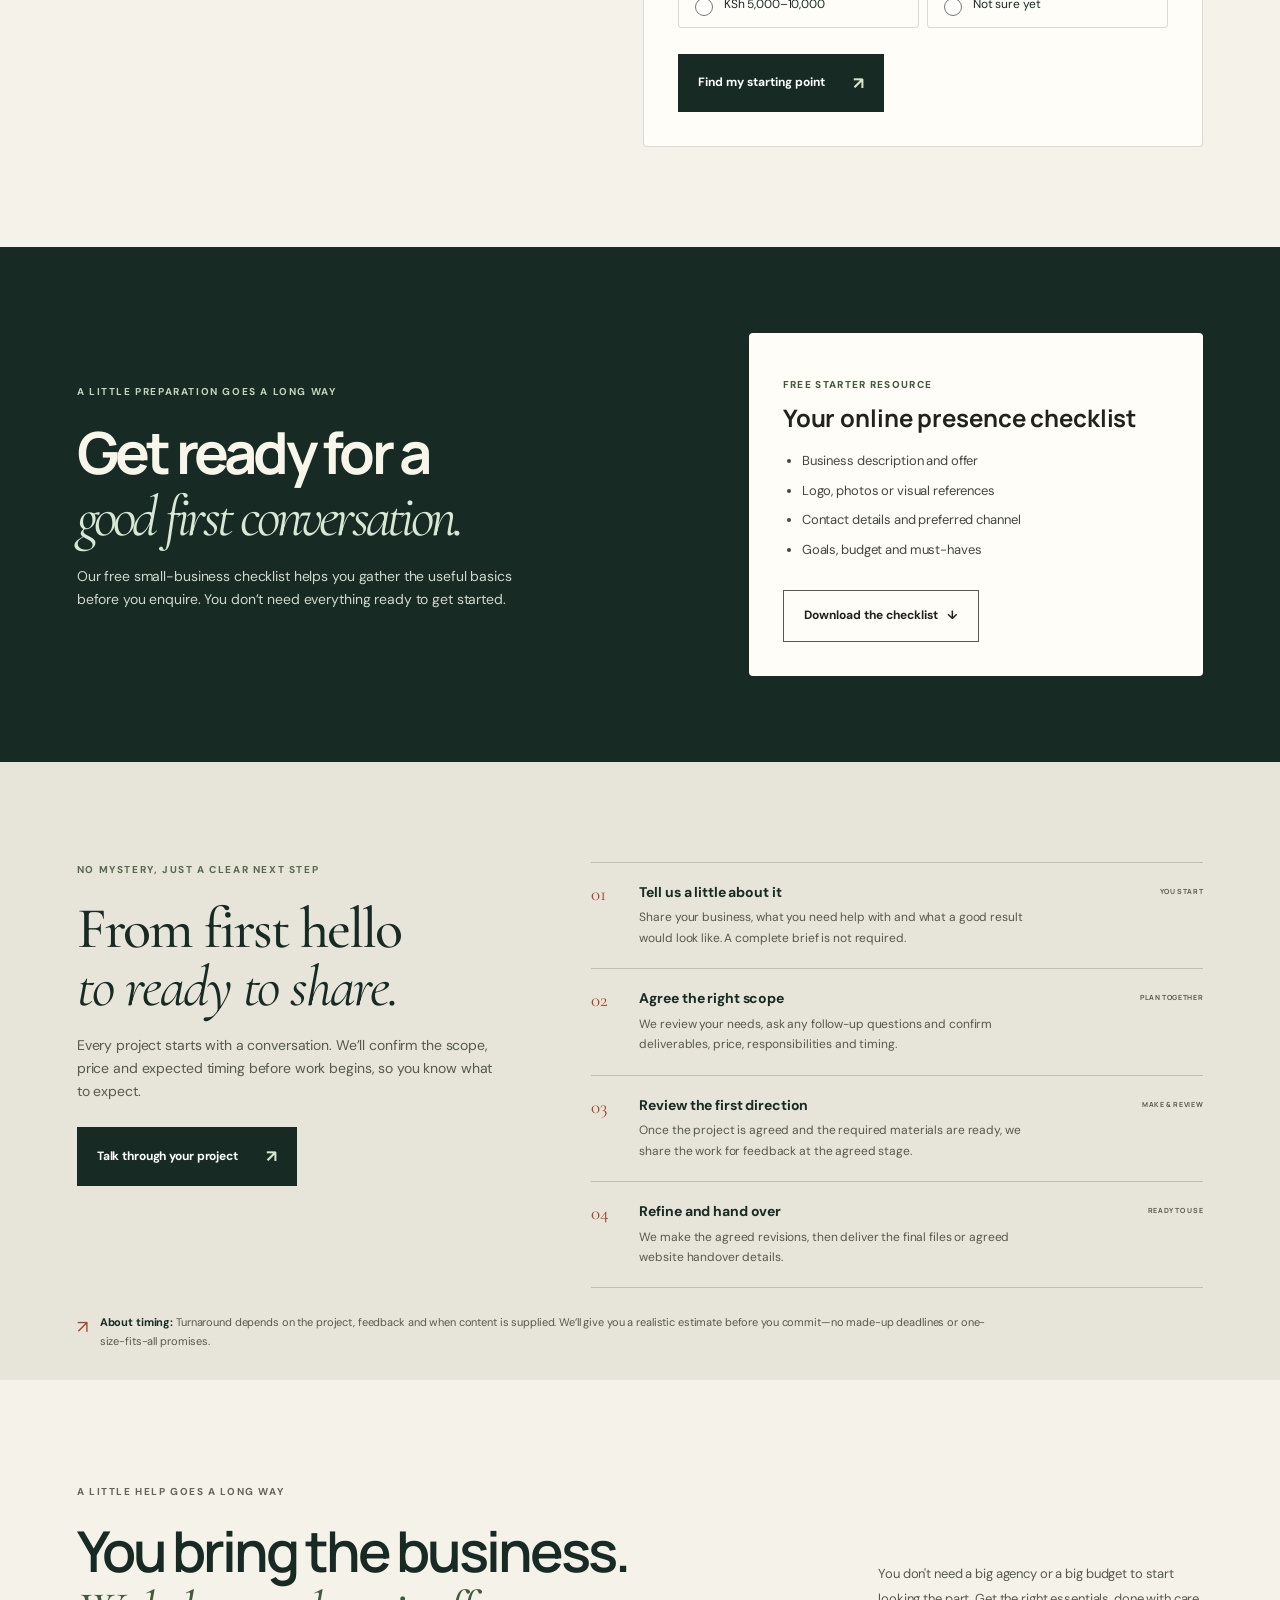
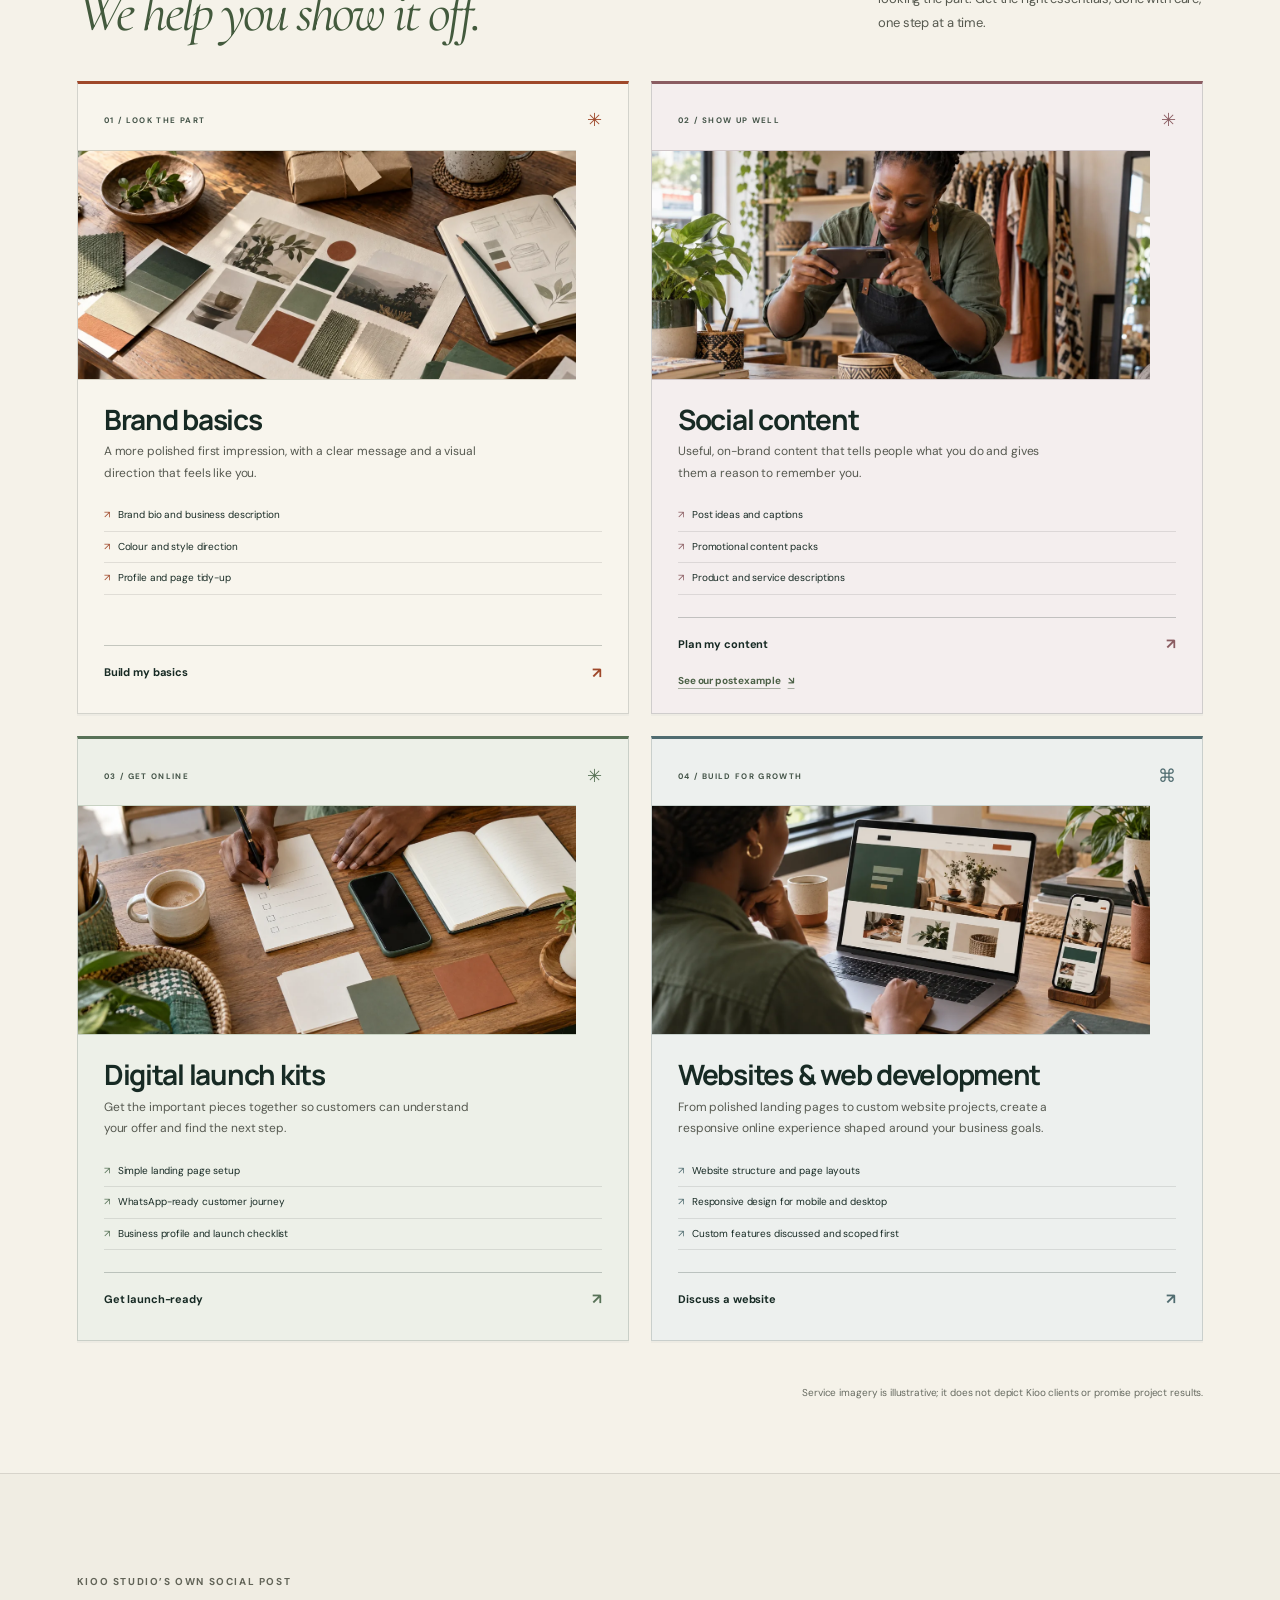
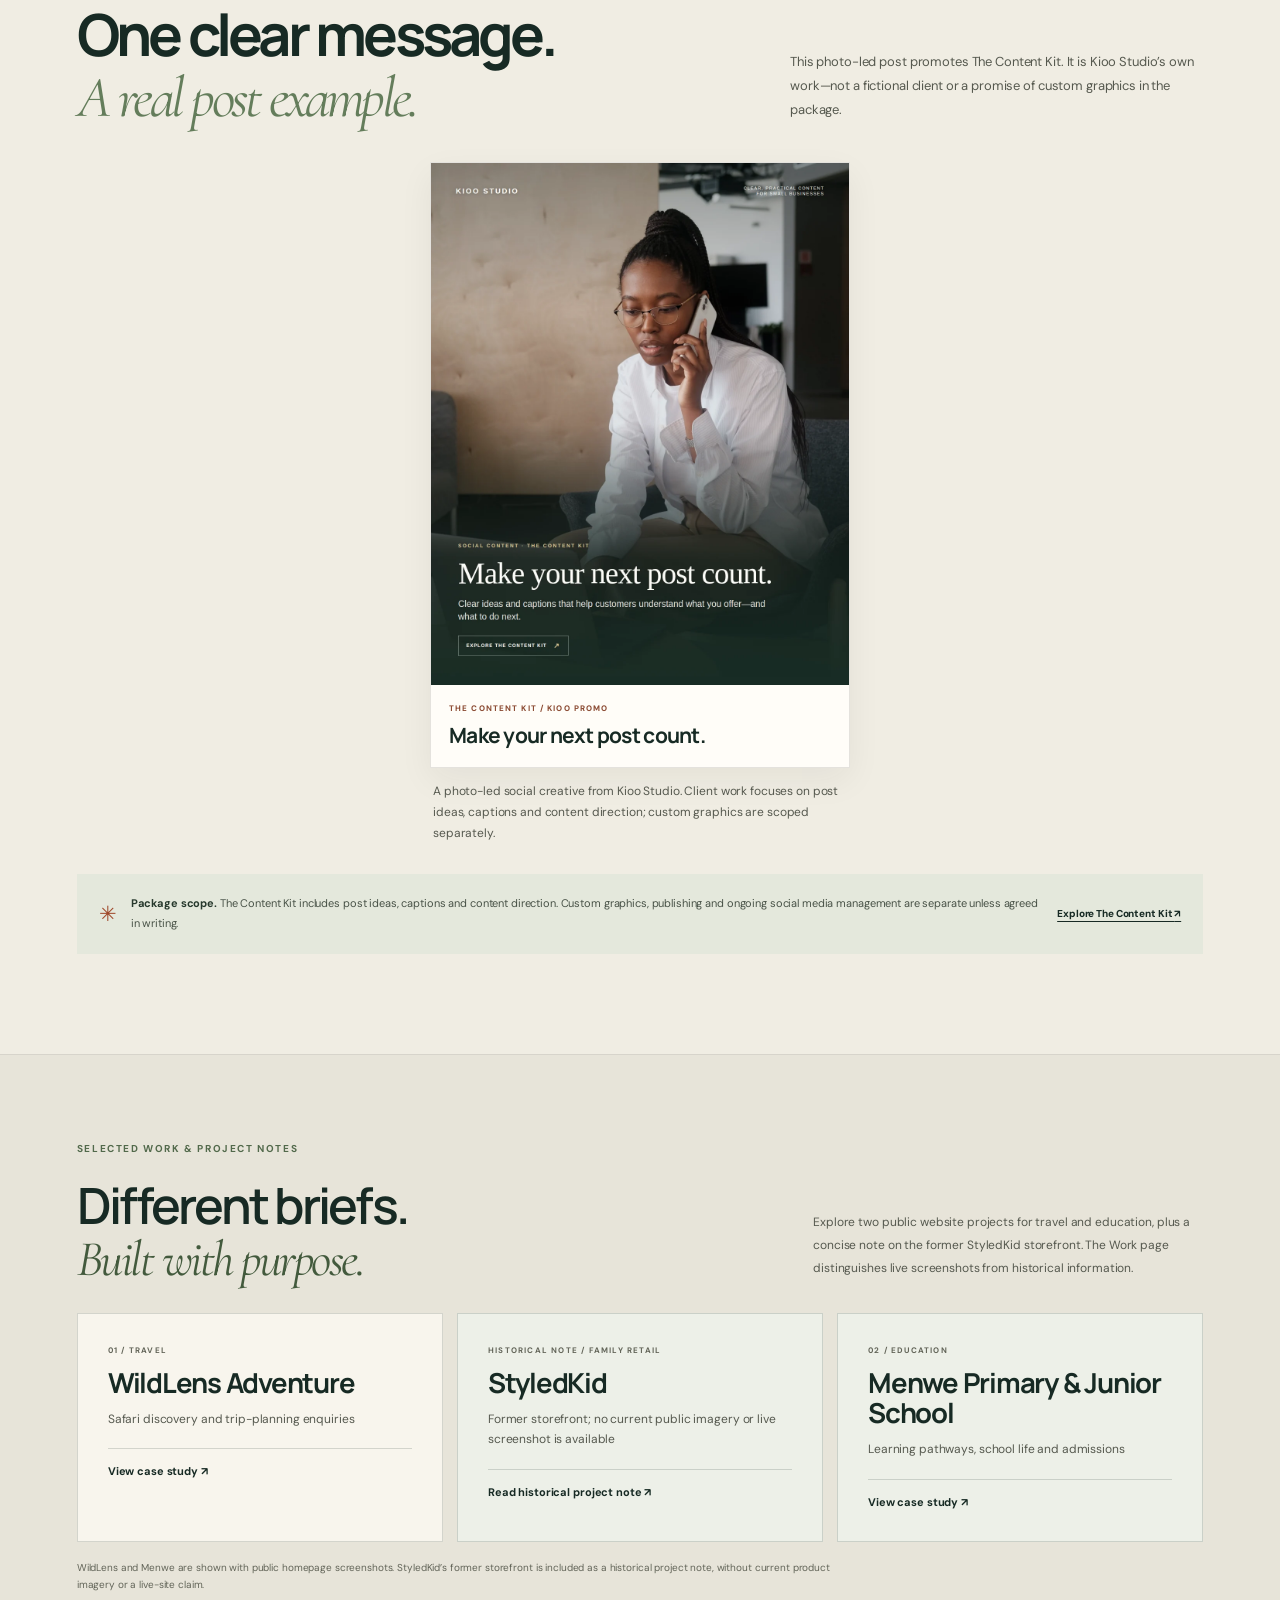
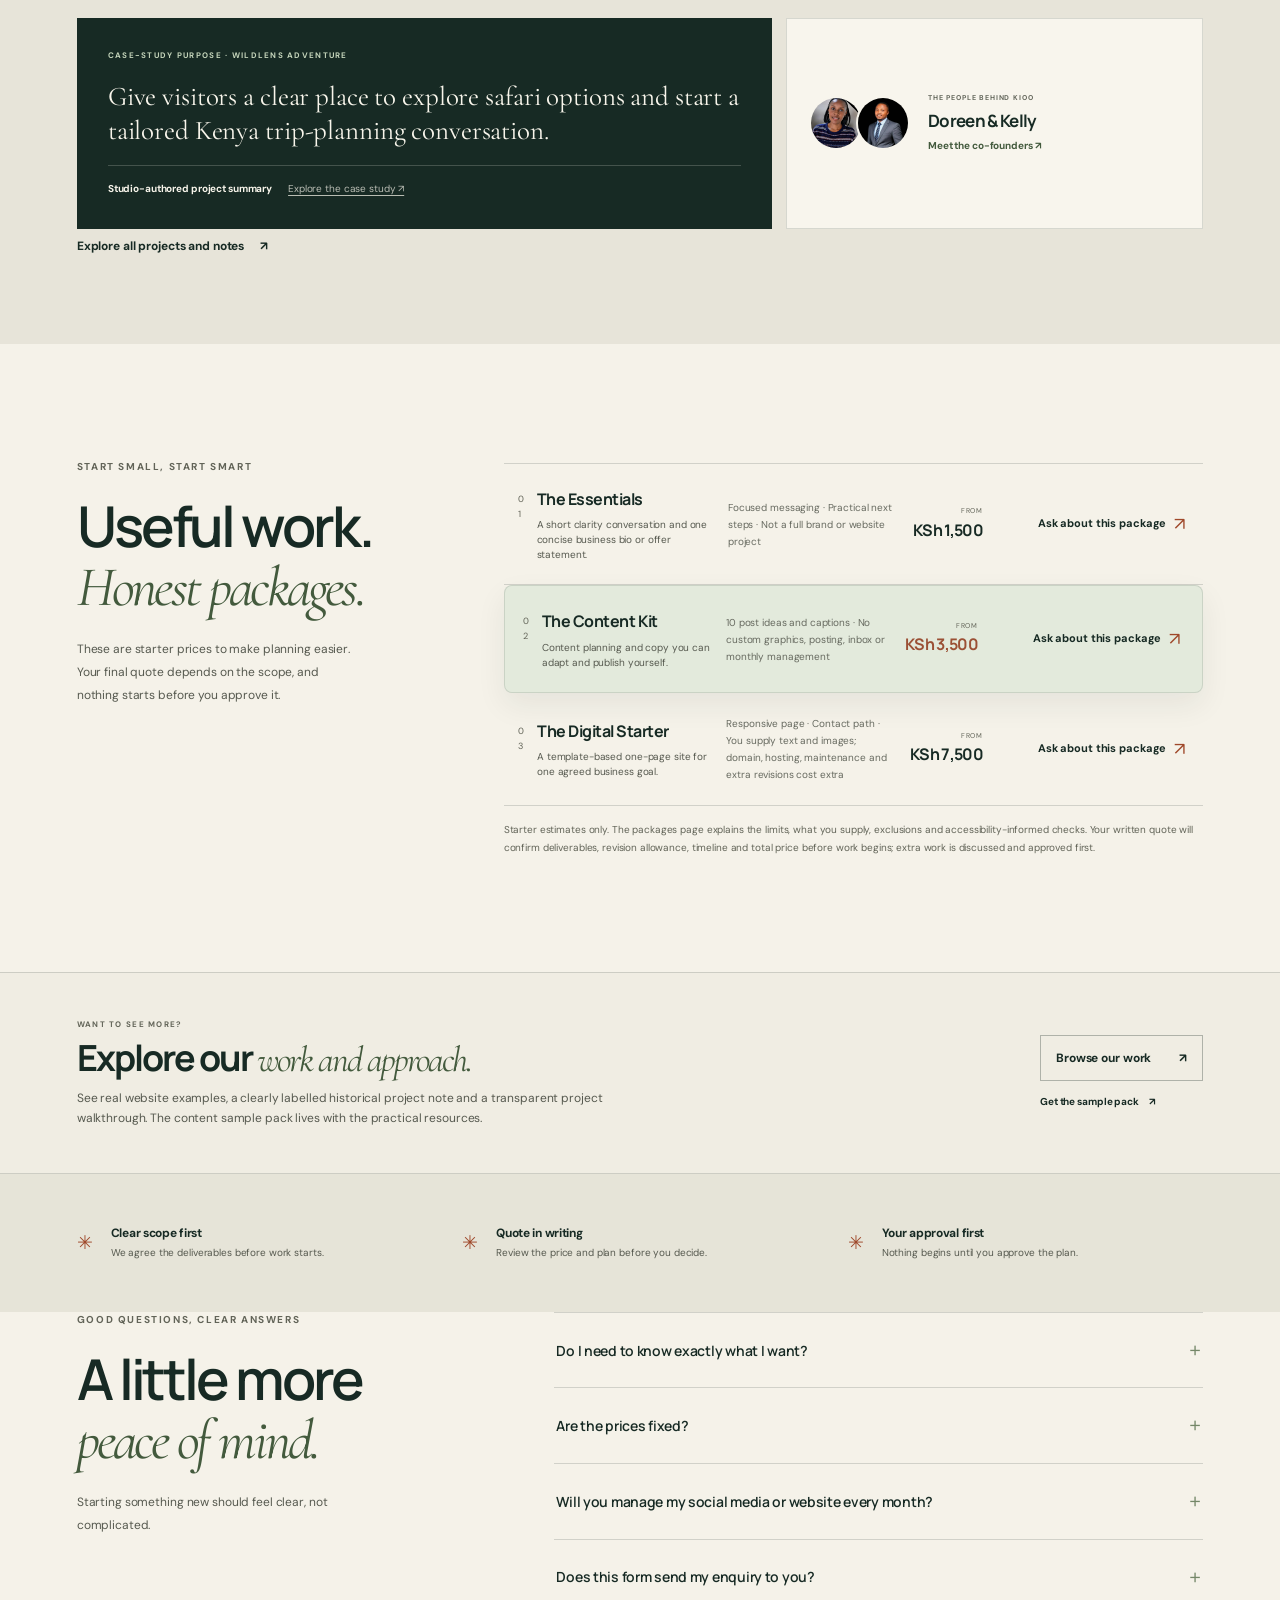
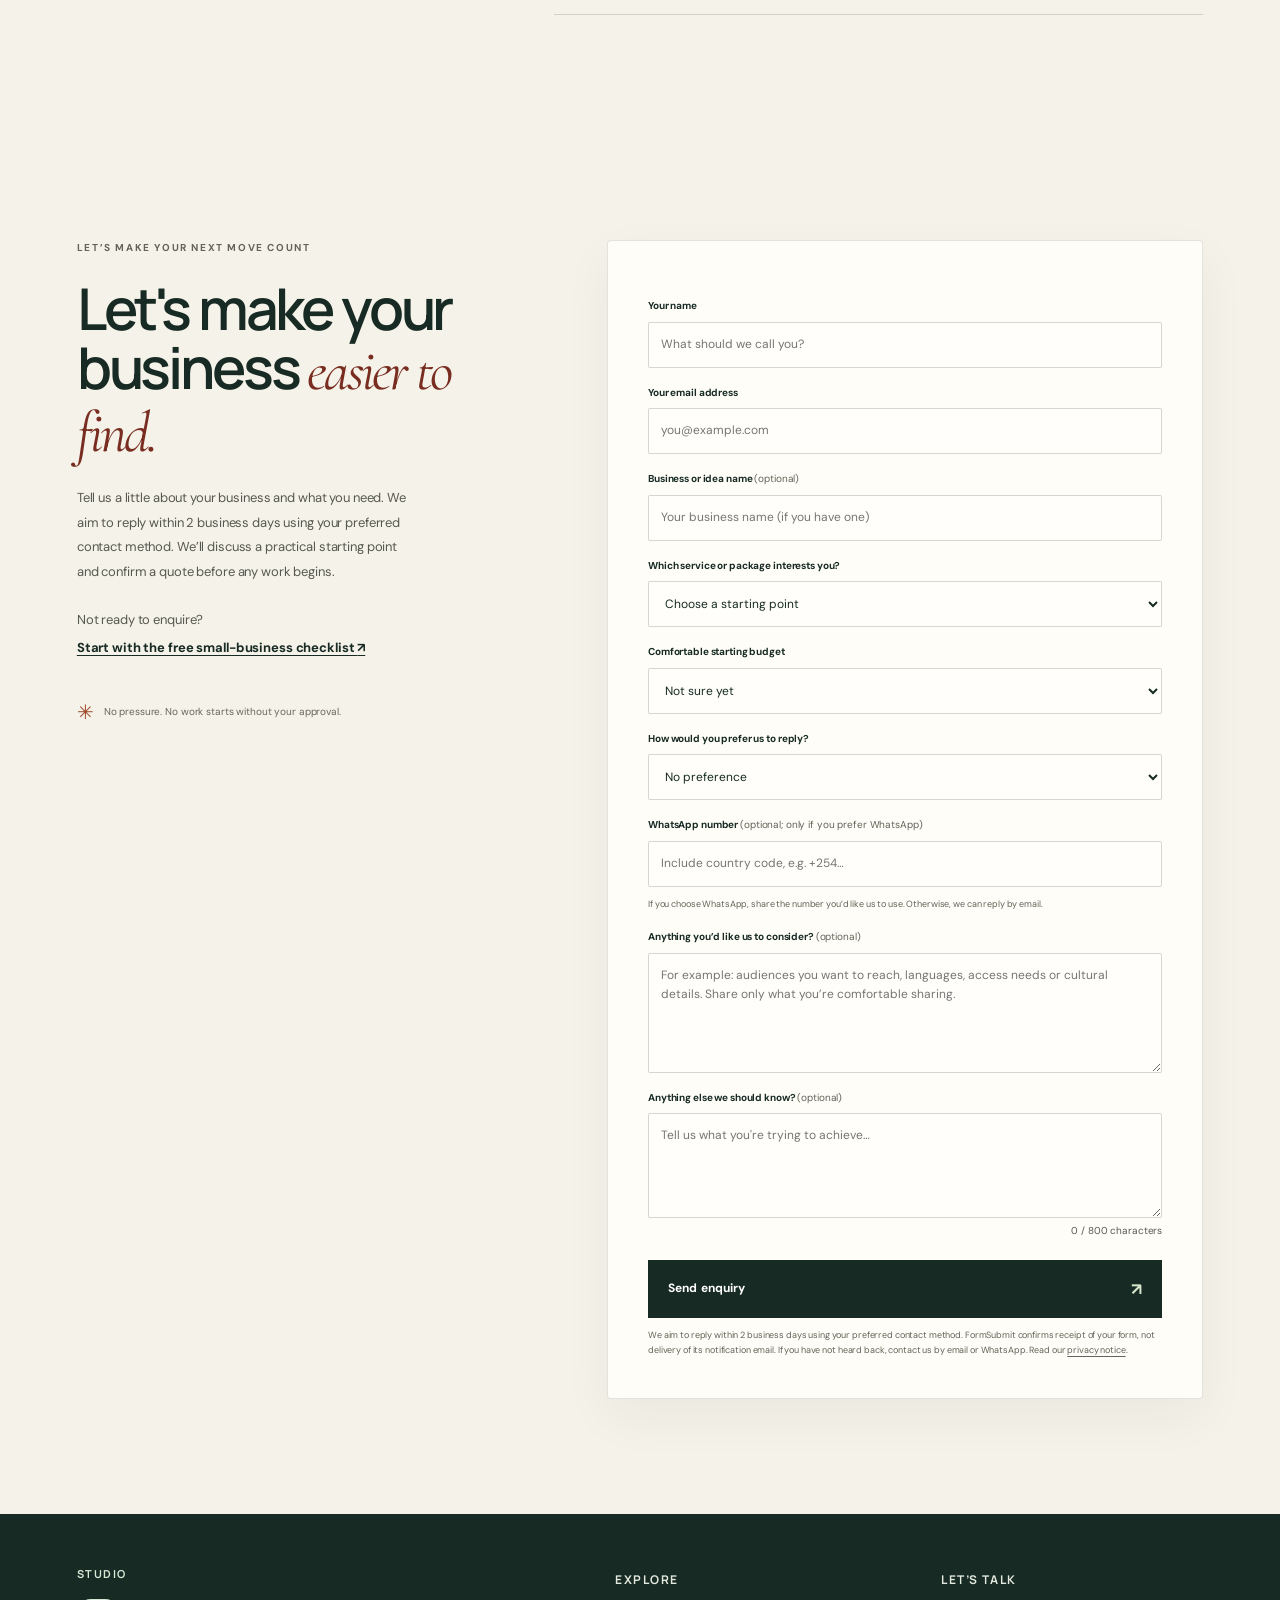
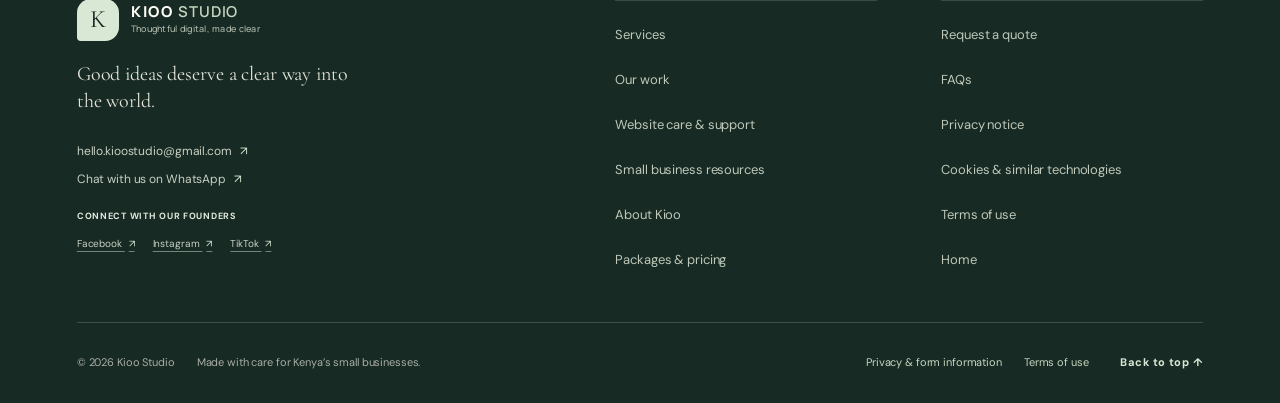
==== commit 827861c4: "Refresh homepage styles for refined cookie consent" ====
--- a/index.html
+++ b/index.html
@@ -19,7 +19,7 @@
   <link rel="preconnect" href="https://fonts.googleapis.com">
   <link rel="preconnect" href="https://fonts.gstatic.com" crossorigin>
   <link href="https://fonts.googleapis.com/css2?family=Cormorant+Garamond:ital,wght@0,400;0,500;0,600;1,400;1,500&family=DM+Sans:wght@400;500;600;700&family=Manrope:wght@400;500;600;700;800&display=swap" rel="stylesheet">
-  <link rel="stylesheet" href="styles.css?v=cookie-consent-20261023">
+  <link rel="stylesheet" href="styles.css?v=cookie-consent-polish-20261023">
   <link rel="stylesheet" href="art-direction.css?v=homepage-20261022">
   <script type="application/ld+json">
   {
--- a/styles.css
+++ b/styles.css
@@ -2378,3 +2378,46 @@
 @media (prefers-reduced-motion: reduce) {
   .cookie-consent, .cookie-consent * { scroll-behavior: auto; transition: none; }
 }
+
+/* Cookie consent refinement: compact, warm, and consistent with the studio palette. */
+.cookie-consent {
+  width: min(620px, calc(100vw - 44px));
+  gap: 22px;
+  padding: 20px 22px;
+  border: 1px solid rgba(32,34,29,.16);
+  border-top: 3px solid #819873;
+  border-radius: 8px;
+  background: #fffdf8;
+  color: var(--ink);
+  box-shadow: 0 14px 44px rgba(32,34,29,.18);
+}
+.cookie-consent-eyebrow { color: #6d805f; }
+.cookie-consent h2 { color: var(--ink); font-size: 19px; }
+.cookie-consent-copy > p:last-child { color: #56594f; font-size: 11px; }
+.cookie-consent a { color: #7b3b26; }
+.cookie-consent-actions { min-width: 132px; gap: 8px; }
+.cookie-consent-actions button, .cookie-settings-trigger {
+  min-height: 39px;
+  border: 1px solid #c9c9bd;
+  border-radius: 4px;
+  padding: 9px 12px;
+  font: 700 11px/1.3 var(--sans);
+  transition: background .18s ease, border-color .18s ease, transform .18s ease;
+}
+.cookie-consent-reject { background: transparent; color: var(--ink); }
+.cookie-consent-accept { background: var(--ink); color: #fffdf8; border-color: var(--ink); }
+.cookie-consent-actions button:hover { transform: translateY(-1px); }
+.cookie-consent-reject:hover { background: #f1eee5; border-color: #9a9b8e; }
+.cookie-consent-accept:hover { background: #3d5140; }
+.cookie-settings-trigger {
+  border-color: rgba(32,34,29,.16);
+  background: #fffdf8;
+  color: var(--ink);
+  box-shadow: 0 4px 14px rgba(32,34,29,.12);
+}
+.cookie-settings-trigger:hover { background: #e9e3d6; }
+@media (max-width: 620px) {
+  .cookie-consent { gap: 13px; padding: 17px; border-radius: 8px; }
+  .cookie-consent h2 { font-size: 18px; }
+  .cookie-consent-actions button { padding-inline: 8px; font-size: 10px; }
+}
